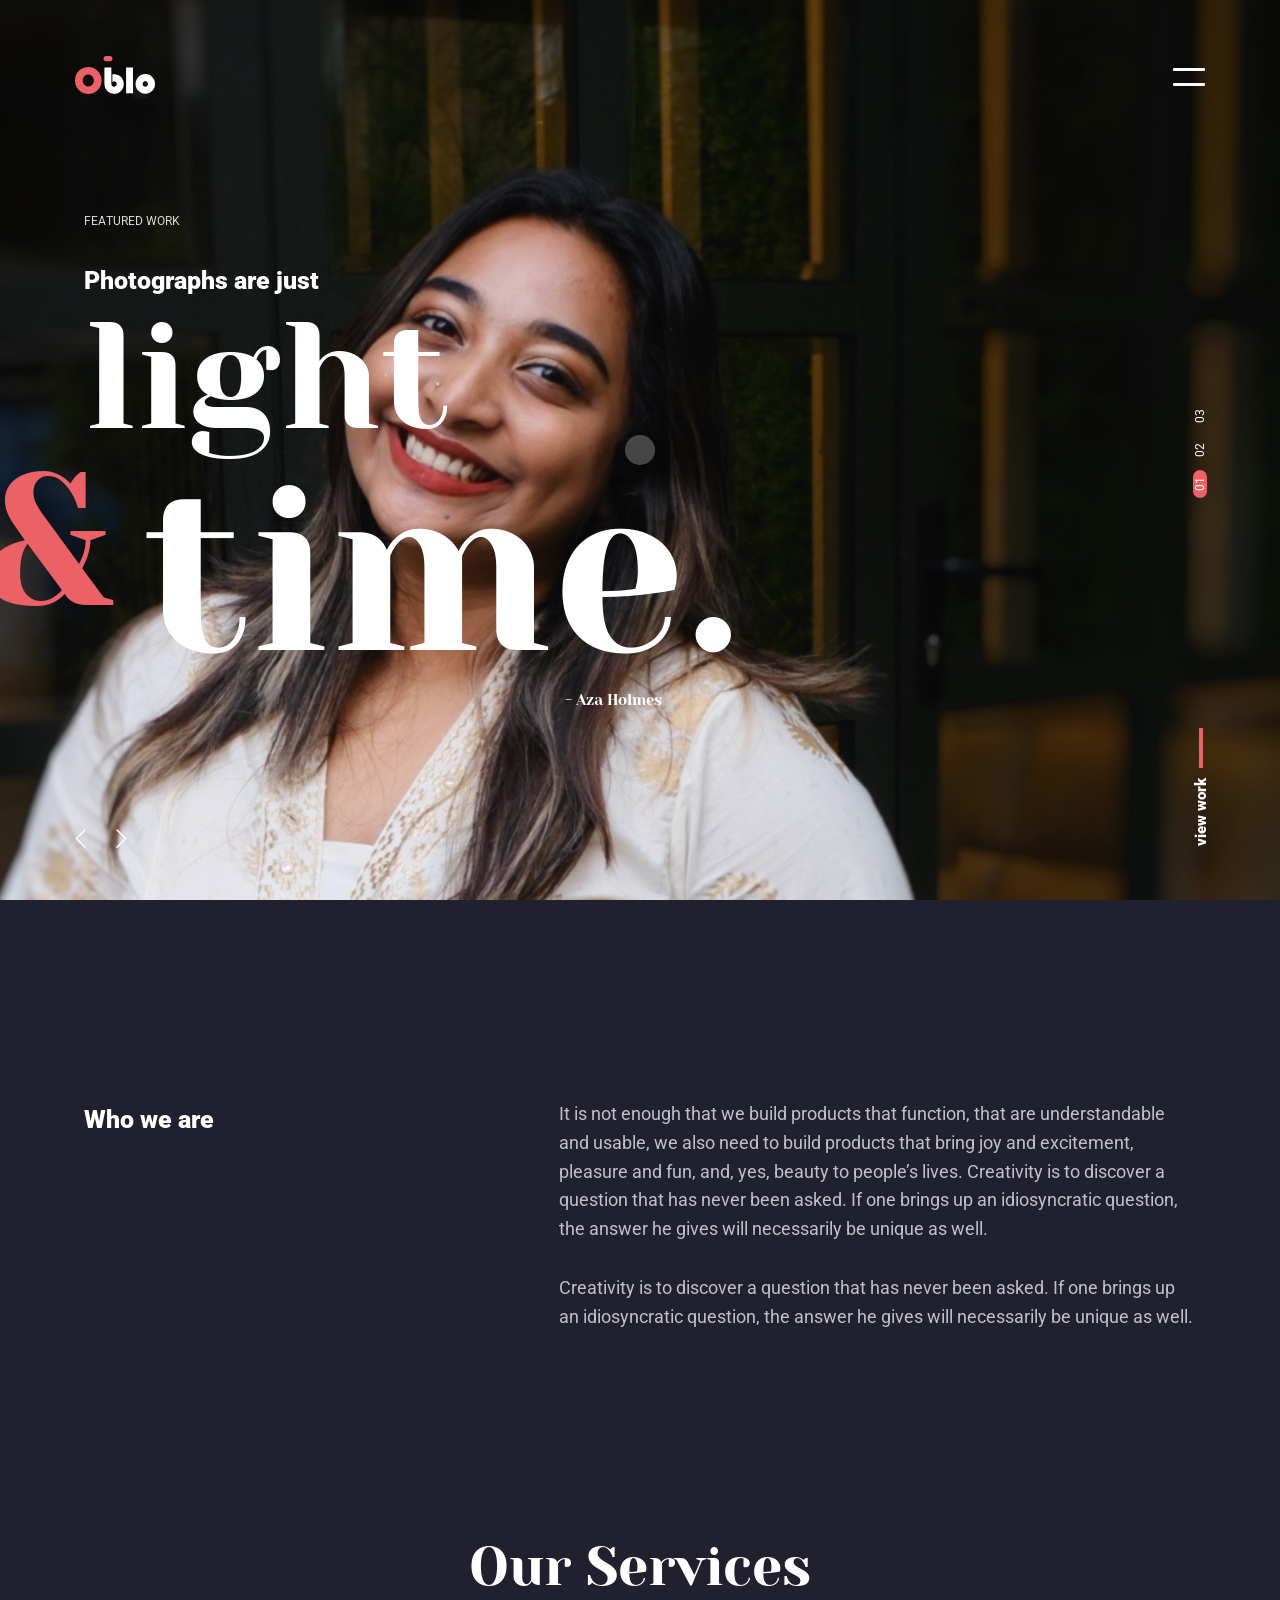
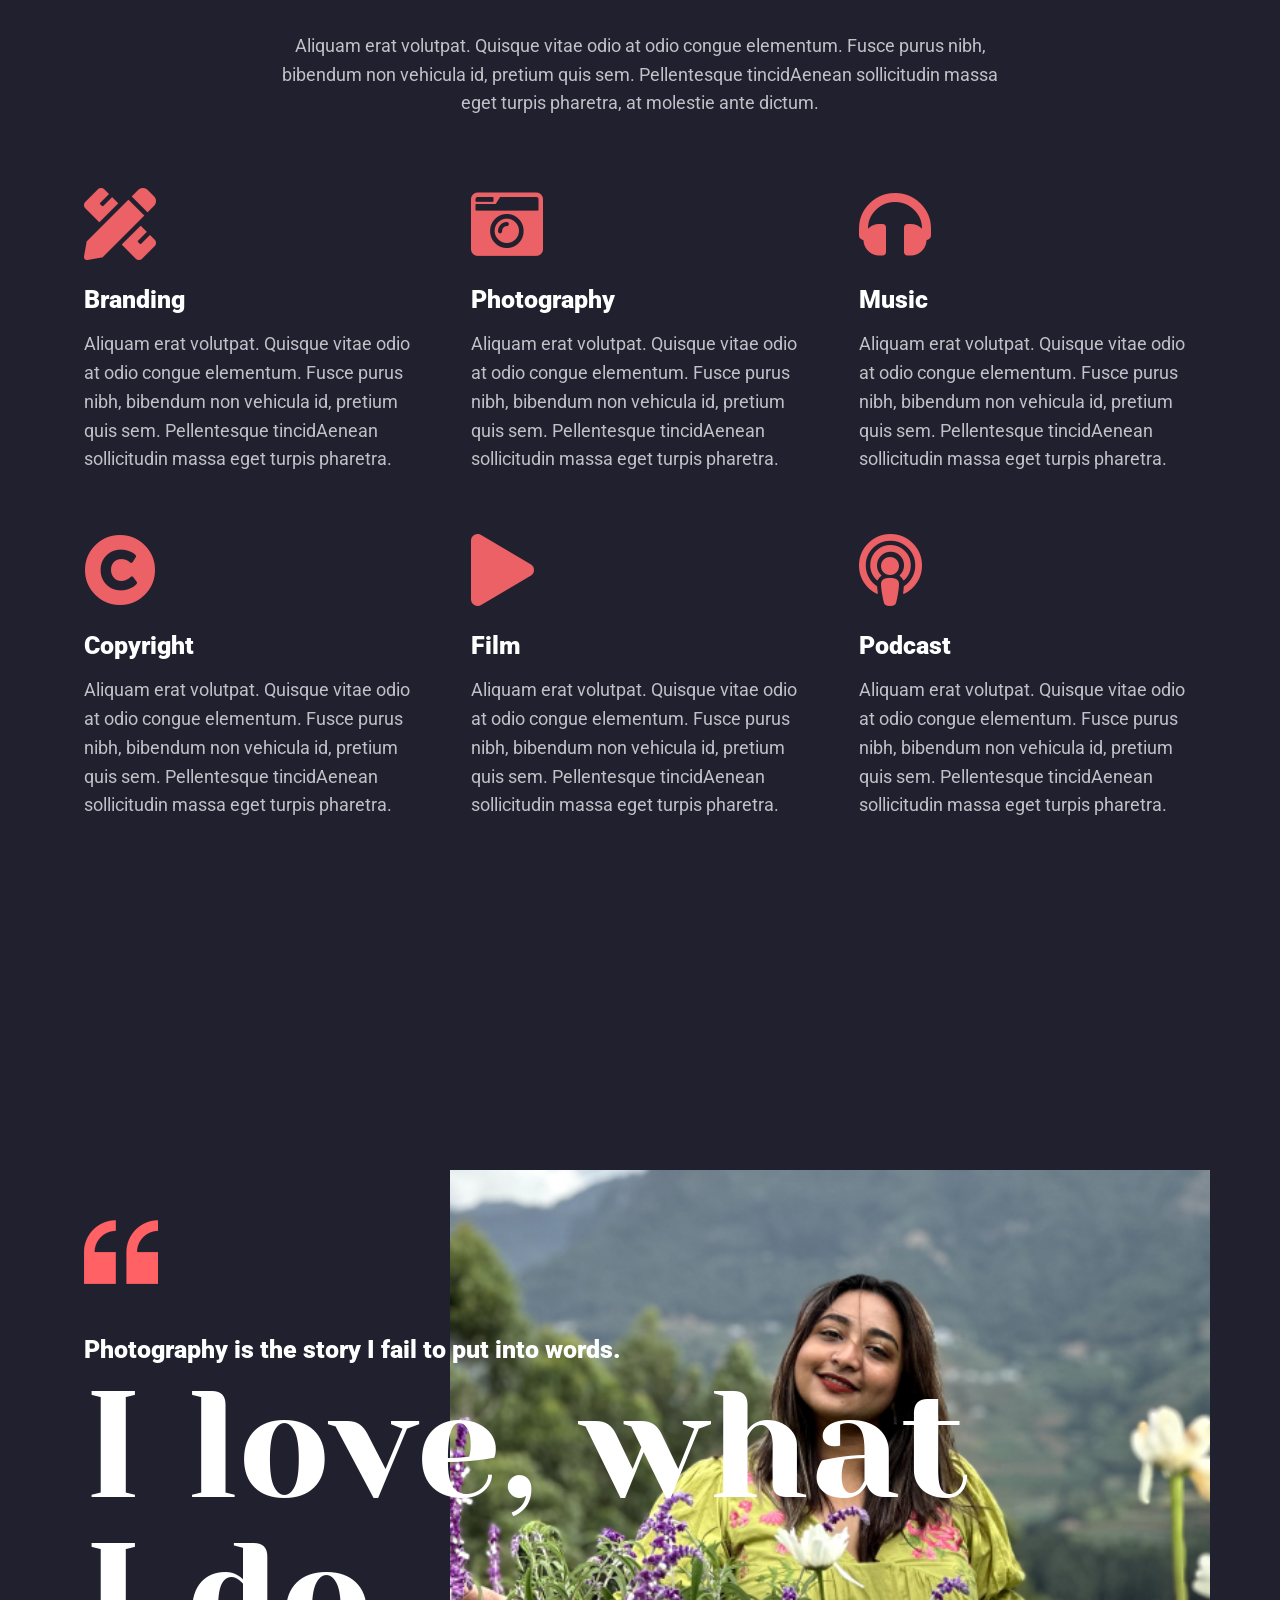
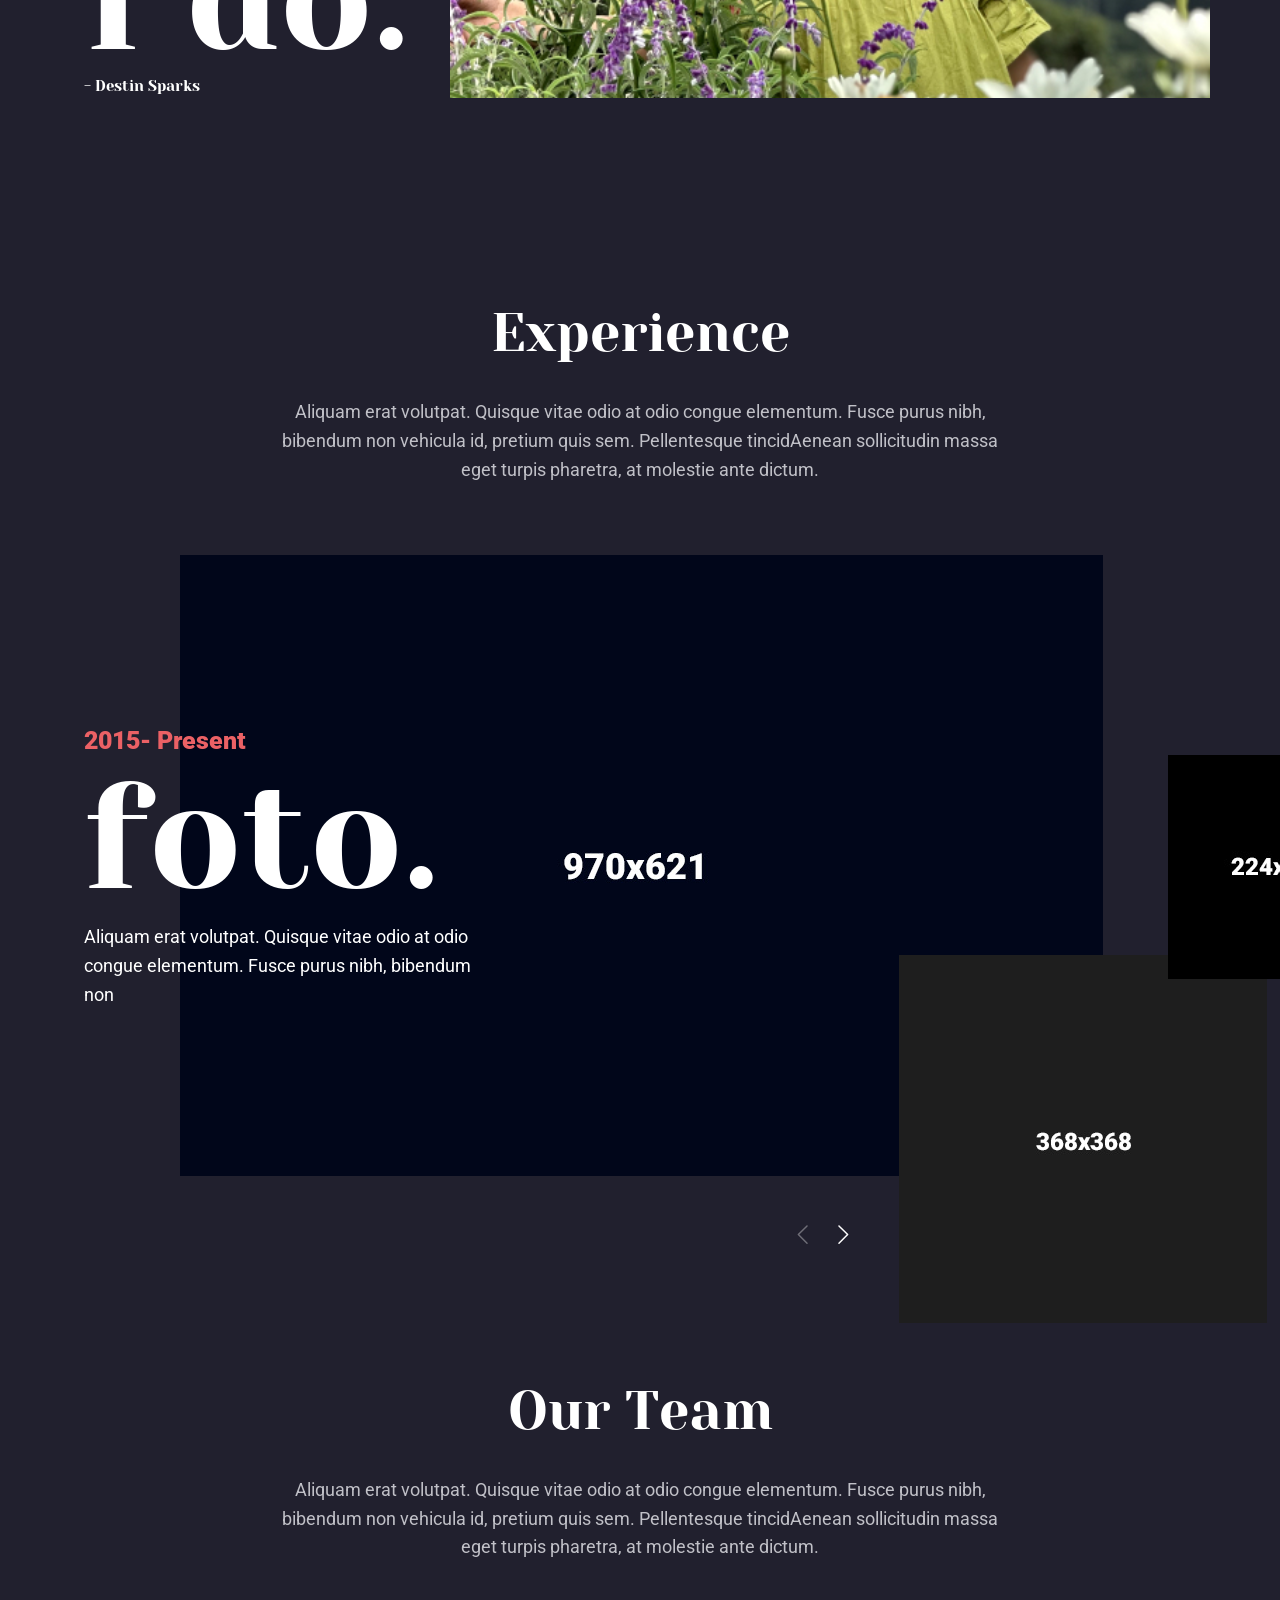
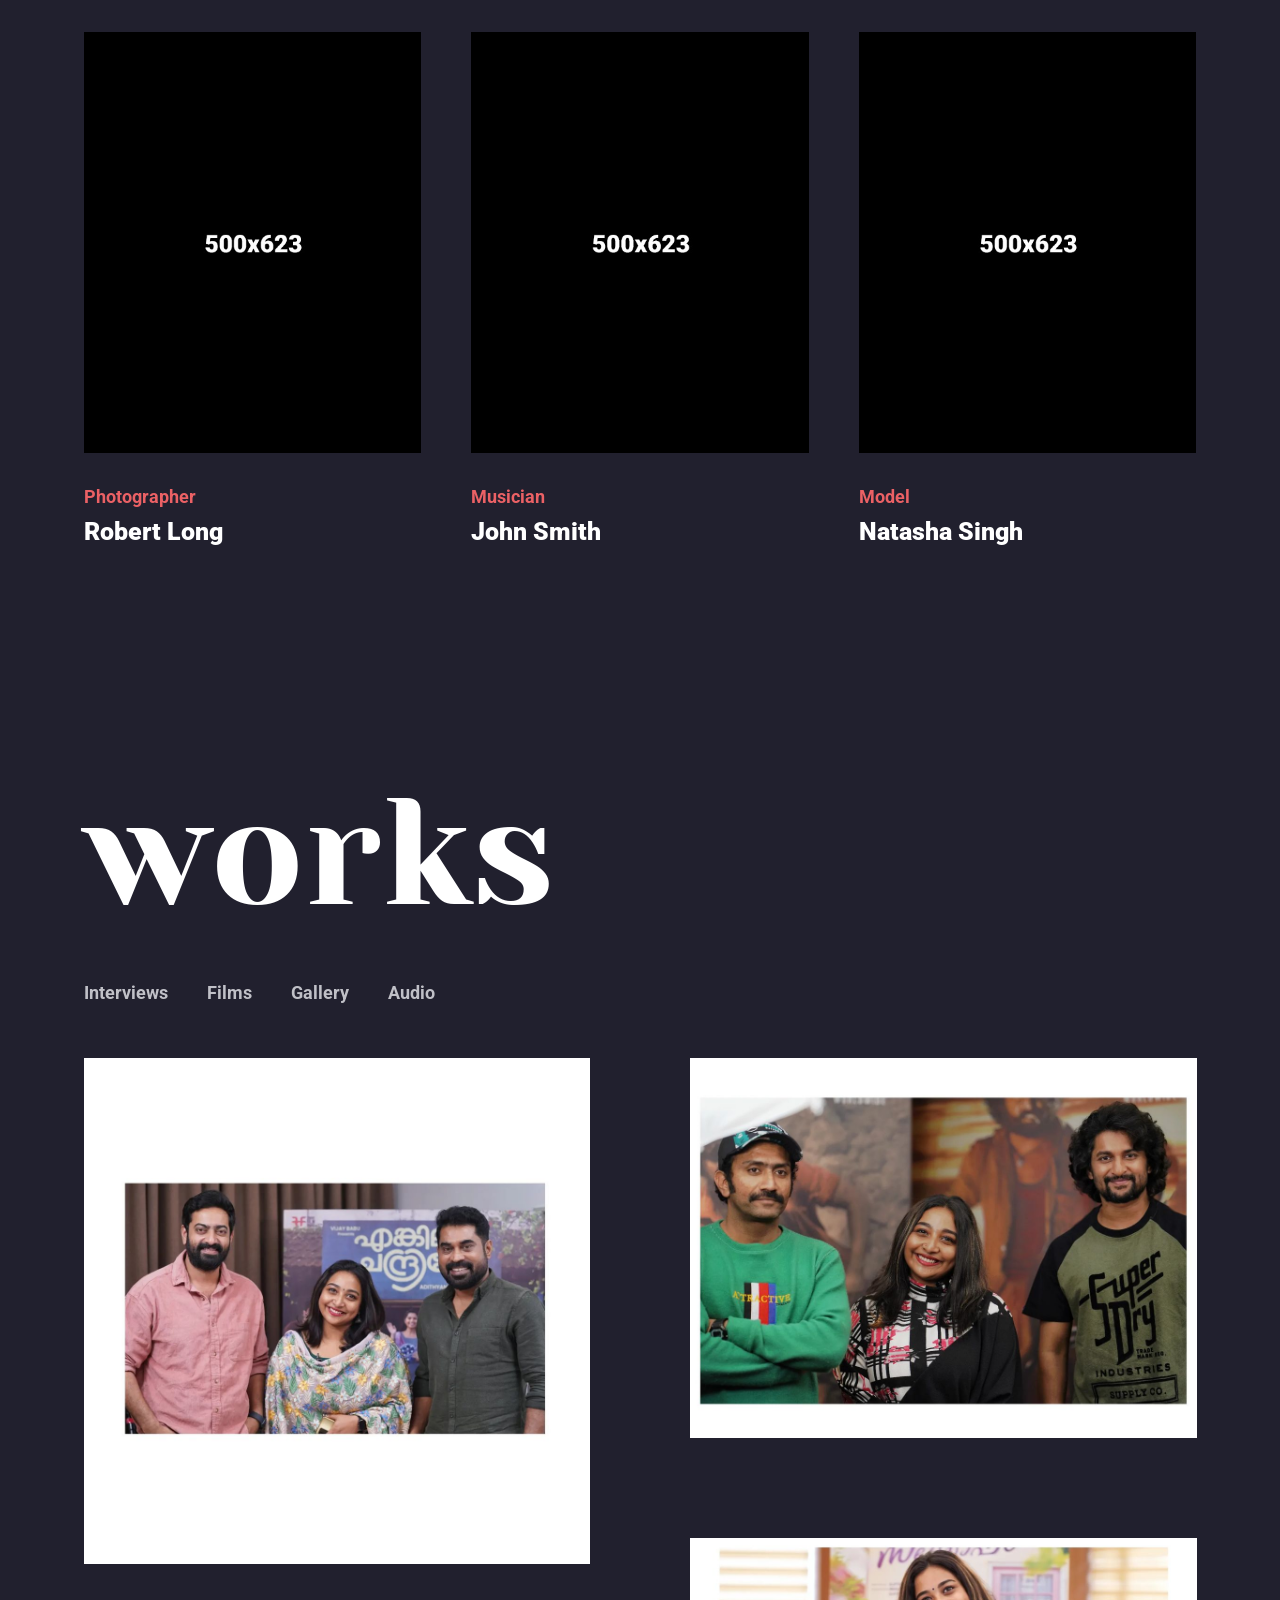
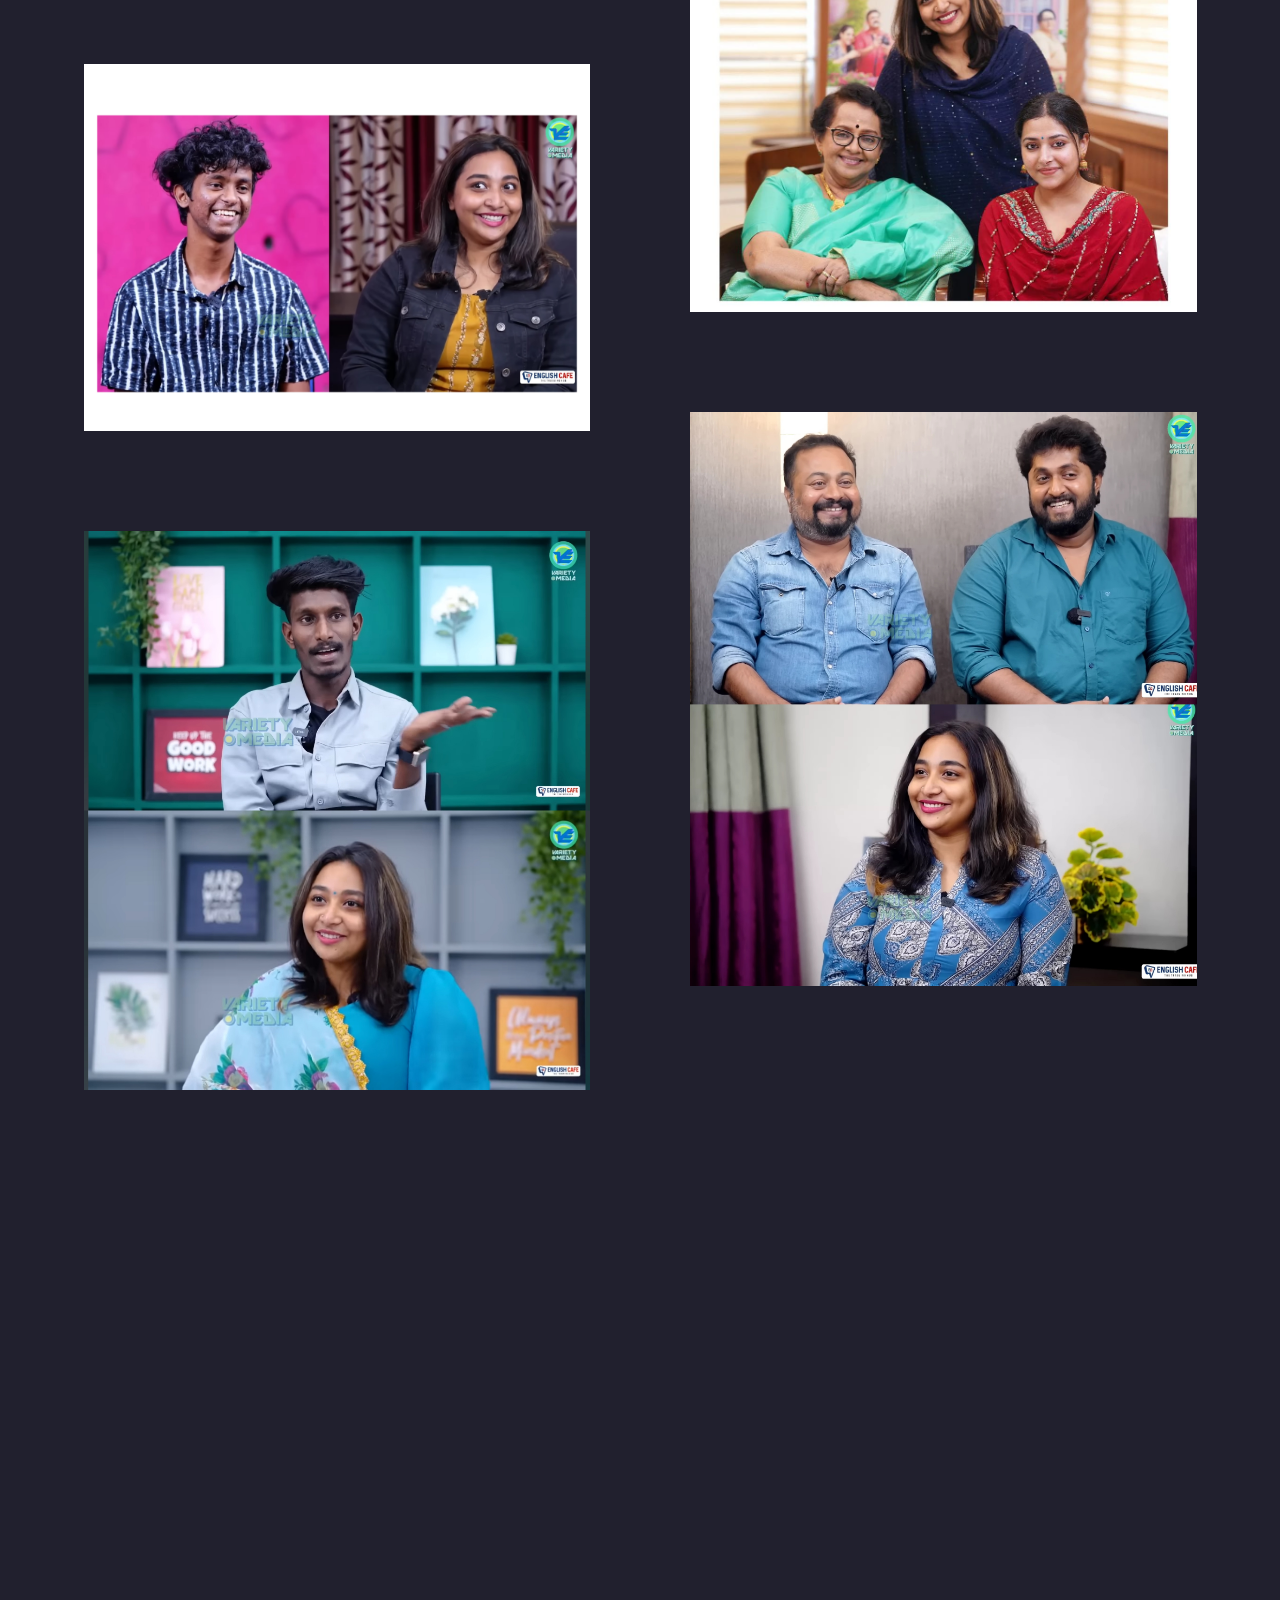
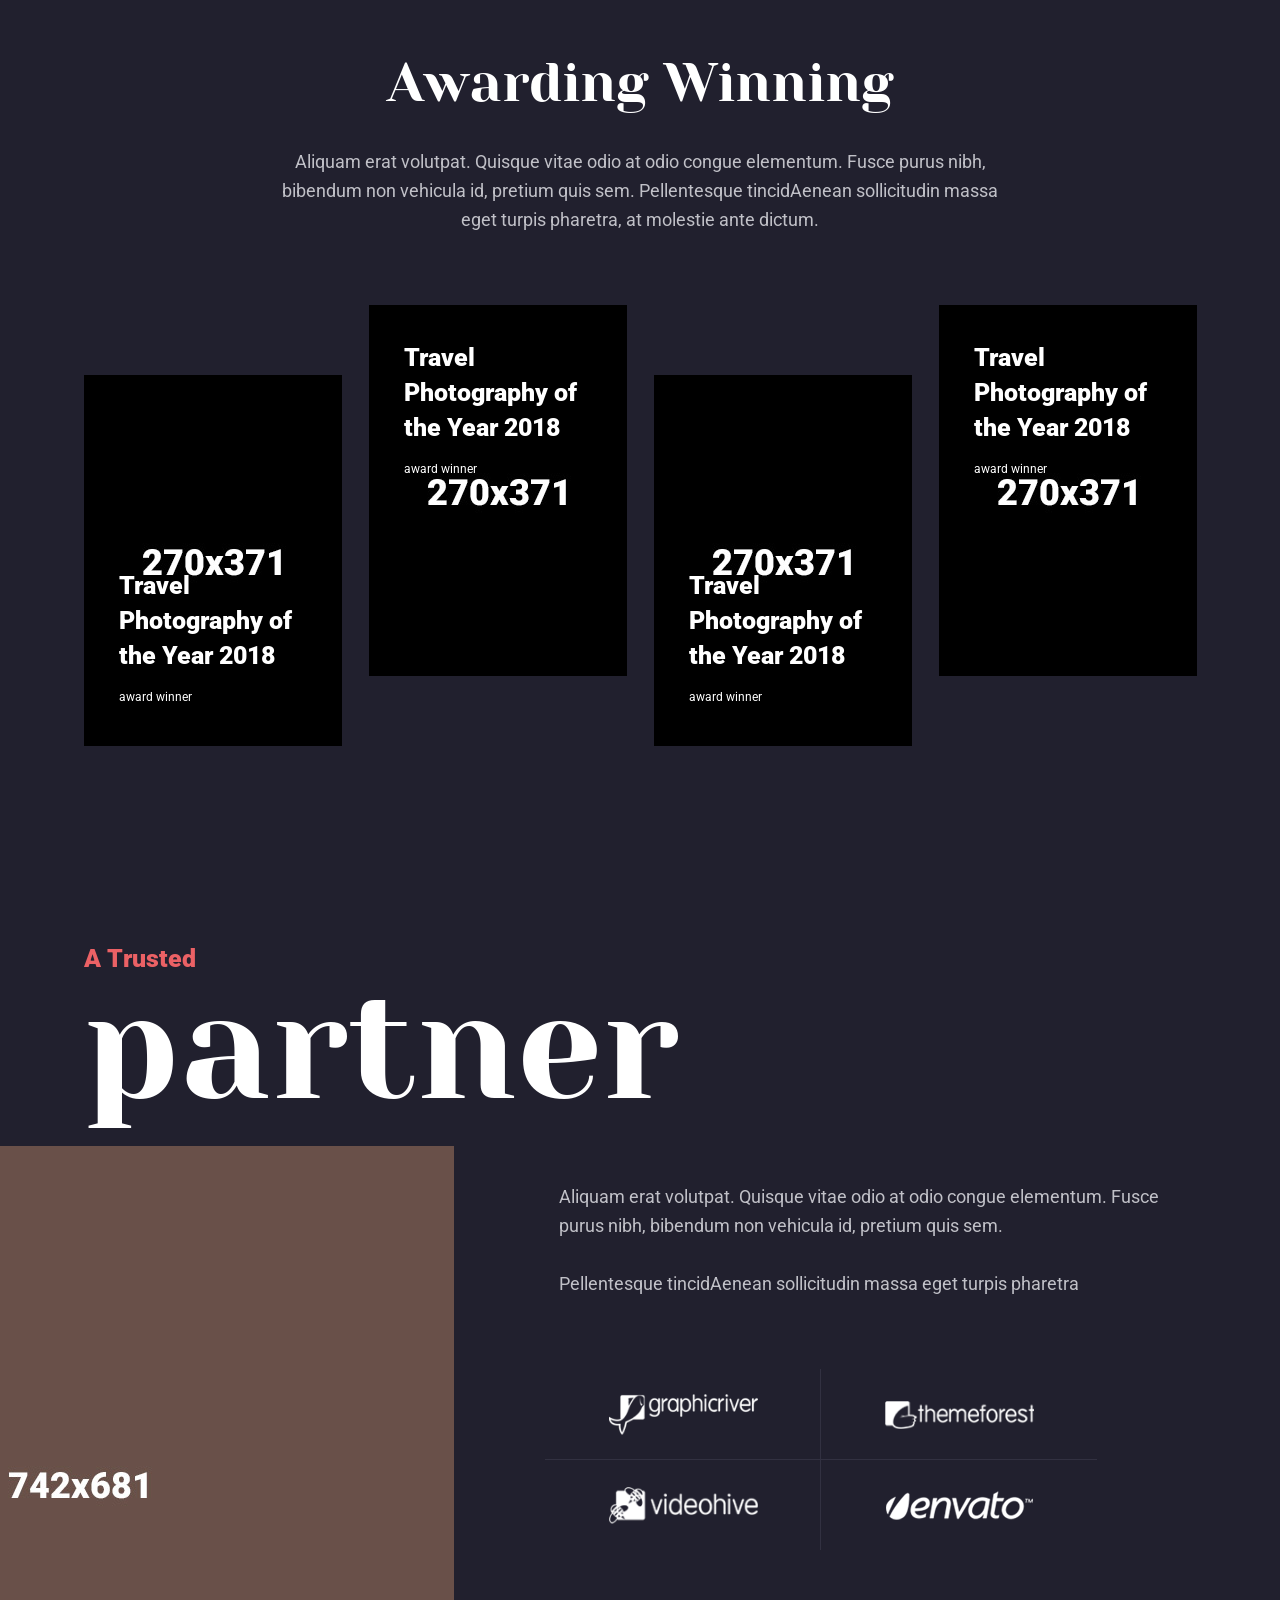
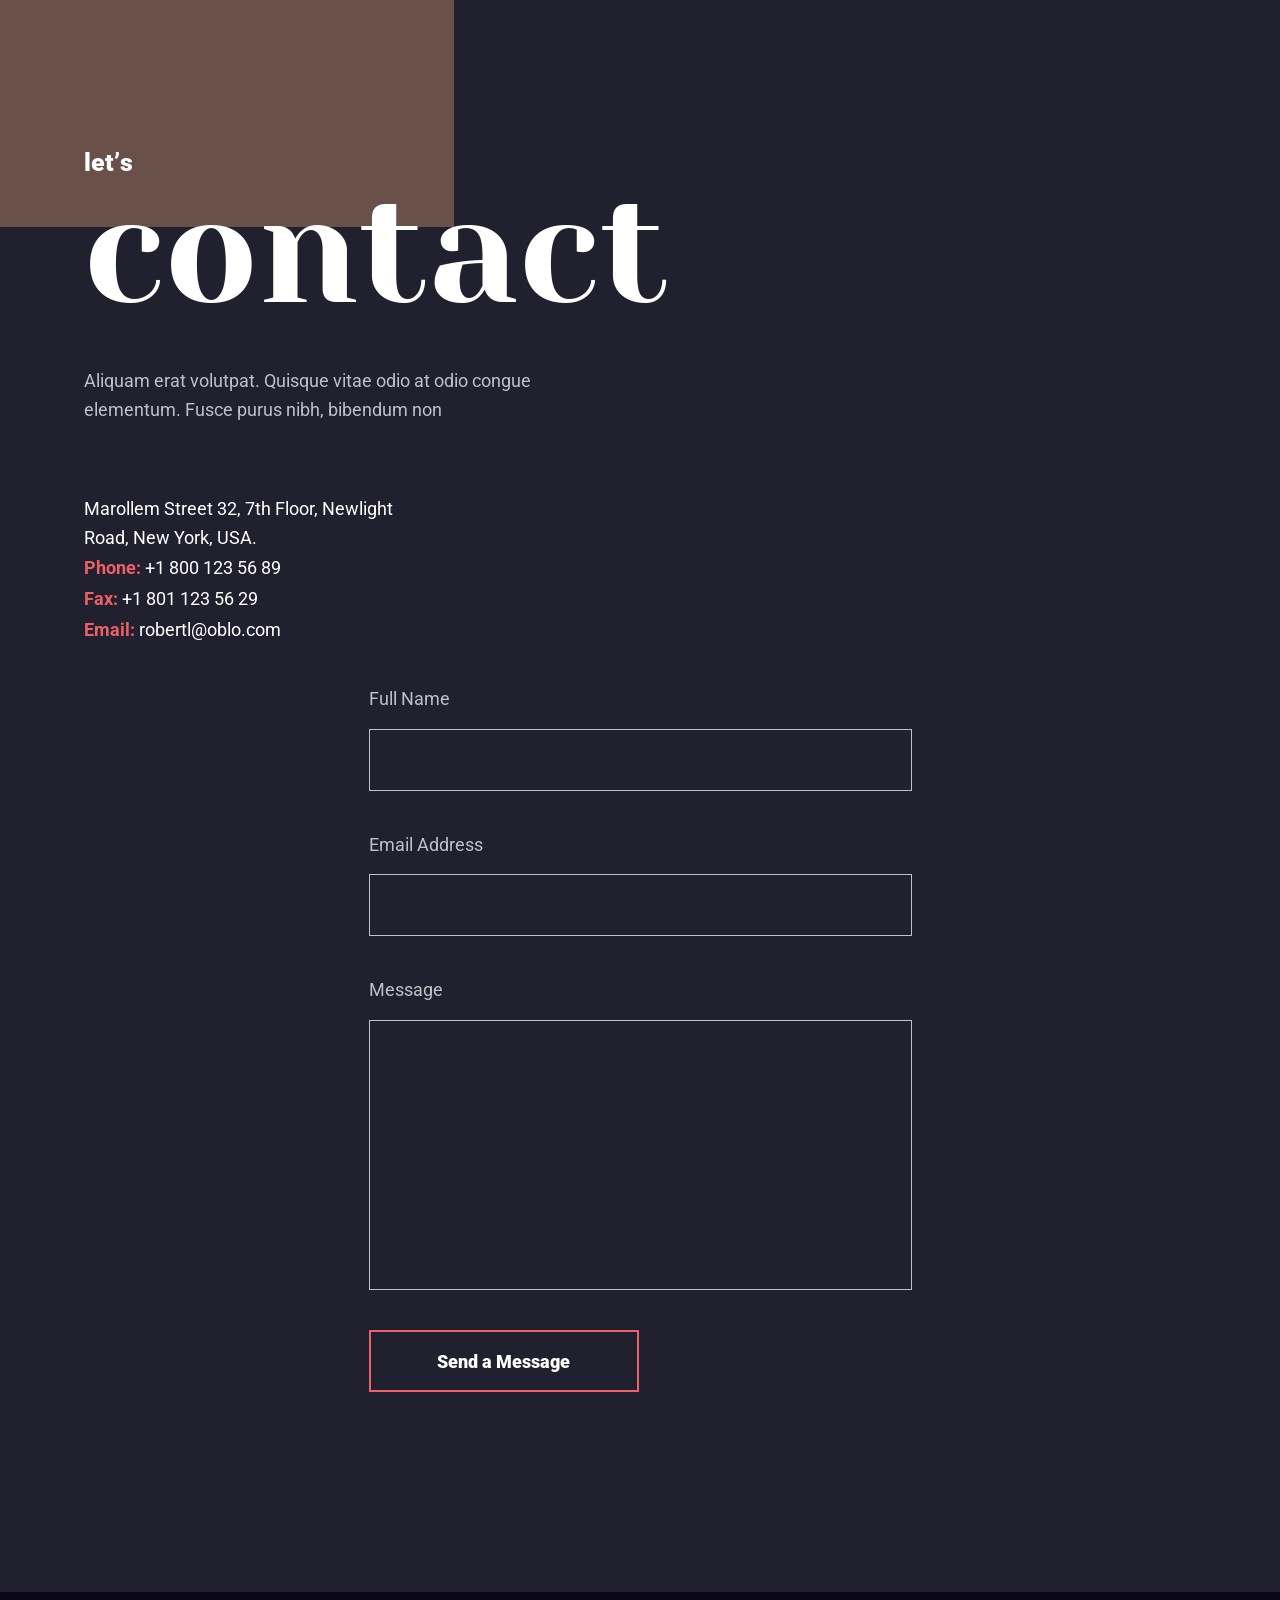
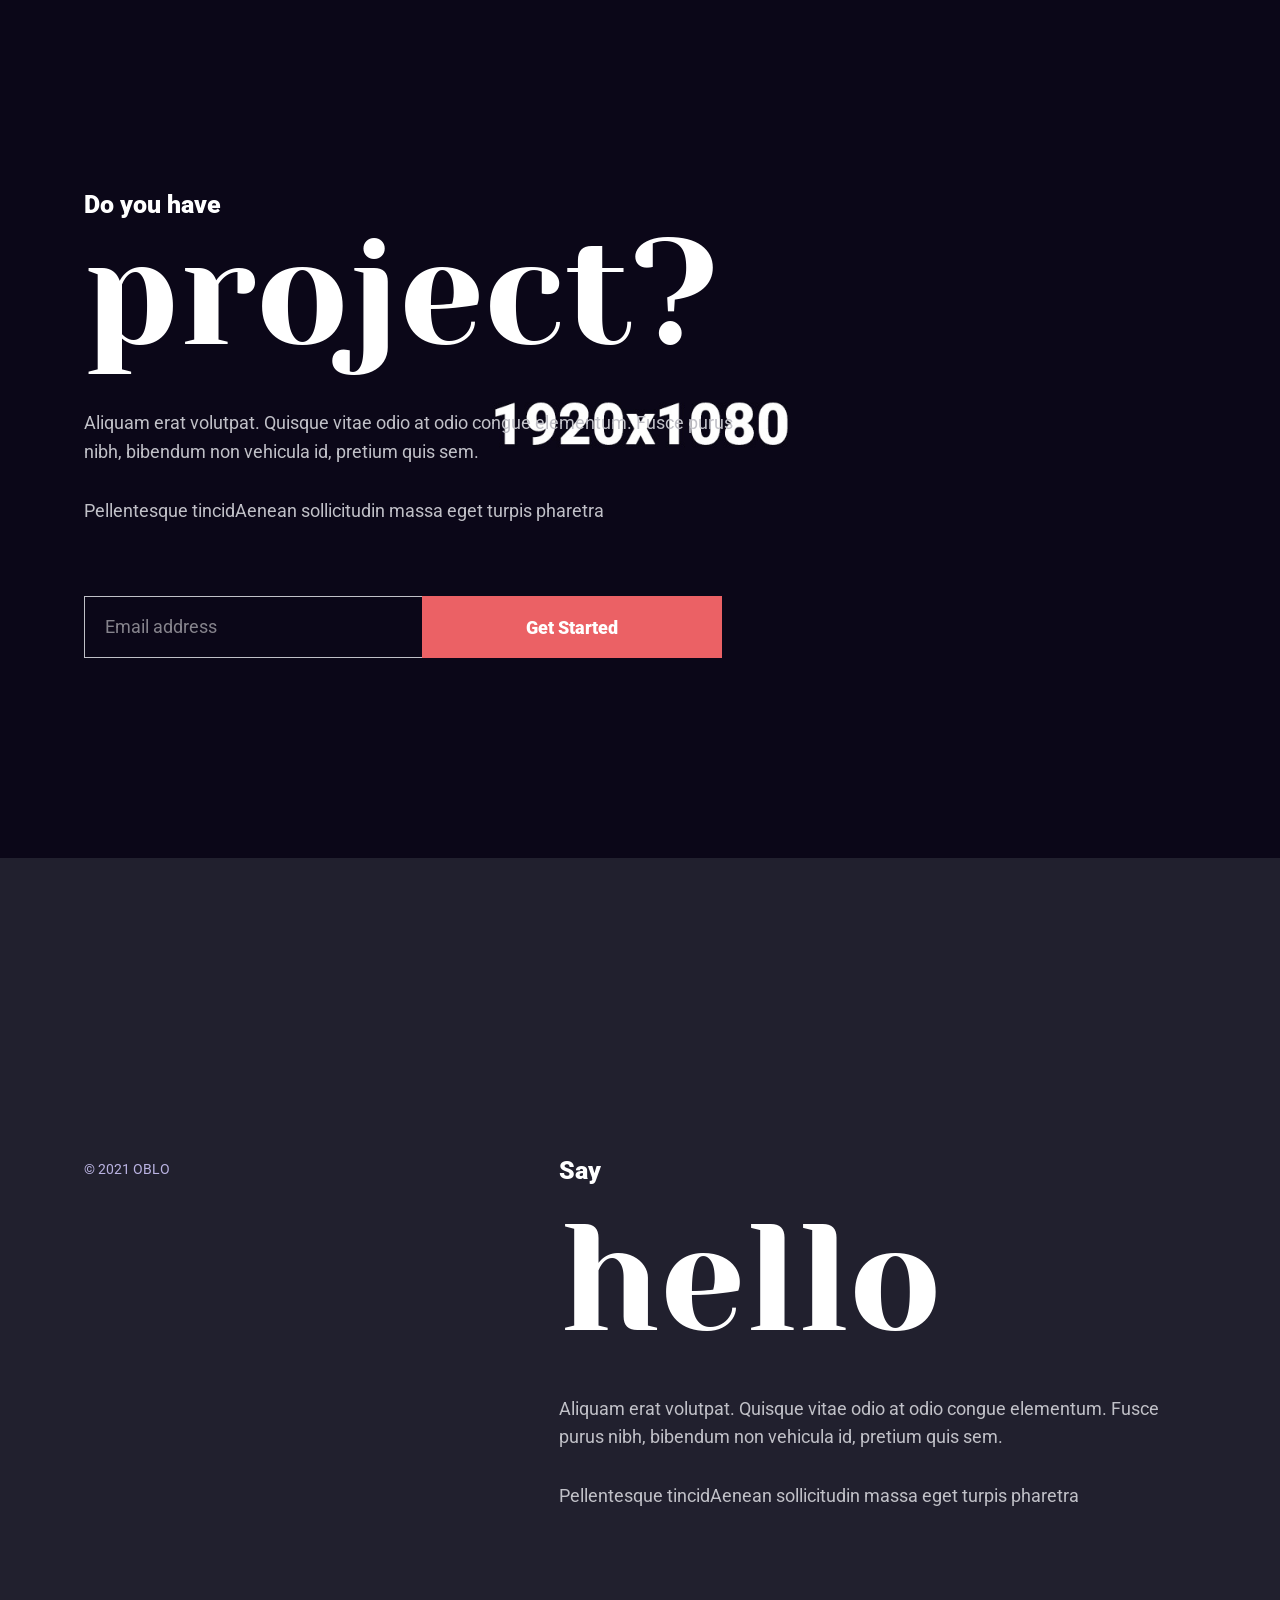
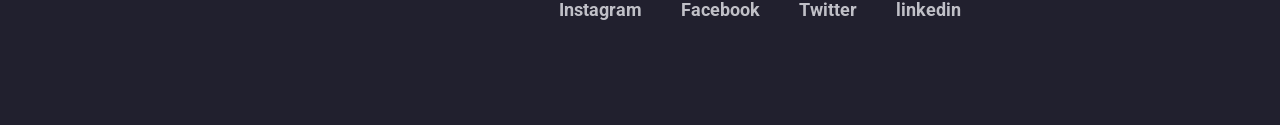
==== index-onepage.html @ b9b853b9 "initial commit after videos" ====
<!DOCTYPE html>
<html lang="en" xmlns="http://www.w3.org/1999/xhtml">
  <head>
    <title>Oblo - Showcase Portfolio & Agency Template</title>
    <meta http-equiv="Content-Type" content="text/html; charset=utf-8" />
    <meta http-equiv="X-UA-Compatible" content="IE=edge" />
    <meta name="viewport" content="width=device-width, initial-scale=1" />
    <meta name="HandheldFriendly" content="true" />
    <meta name="author" content="beshleyua" />
    <meta
      name="description"
      content="Creative Agency Portfolio HTML5 Template. Best suited for Portfolio, Agency, Photography, Showcases."
    />

    <!-- fontawesome CSS -->
    <link
      rel="stylesheet"
      href="https://use.fontawesome.com/releases/v5.8.0/css/all.css"
    />

    <!-- fonts googleapis CSS -->
    <link rel="preconnect" href="https://fonts.gstatic.com" />
    <link
      href="https://fonts.googleapis.com/css2?family=Roboto:ital,wght@0,100;0,300;0,400;0,500;0,700;0,900;1,100;1,300;1,400;1,500;1,700;1,900&display=swap"
      rel="stylesheet"
    />
    <link
      href="https://fonts.googleapis.com/css2?family=Yeseva+One&display=swap"
      rel="stylesheet"
    />
    <link
      href="https://fonts.googleapis.com/css2?family=Mr+De+Haviland&display=swap"
      rel="stylesheet"
    />

    <!-- Bootstrap CSS -->
    <link rel="stylesheet" href="css/bootstrap.min.css" />

    <!-- CSS STYLES -->
    <link rel="stylesheet" href="css/animate.css" />
    <link rel="stylesheet" href="css/magnific-popup.css" />
    <link rel="stylesheet" href="css/splitting.css" />
    <link rel="stylesheet" href="css/swiper.css" />
    <link rel="stylesheet" href="css/main.css" />

    <!--[if lt IE 9]>
      <script src="http://css3-mediaqueries-js.googlecode.com/svn/trunk/css3-mediaqueries.js"></script>
      <script src="http://html5shim.googlecode.com/svn/trunk/html5.js"></script>
    <![endif]-->

    <!-- Favicon -->
    <link rel="shortcut icon" href="favicon.ico" type="image/x-icon" />
    <link rel="icon" href="favicon.ico" type="image/x-icon" />
  </head>

  <body>
    <div class="page">
      <!-- Preloader -->
      <div class="preloader">
        <div class="centrize full-width">
          <div class="vertical-center">
            <div class="spinner"></div>
          </div>
        </div>
      </div>

      <!-- Header -->
      <header class="header">
        <!-- Navbar -->
        <div class="navbar">
          <!-- logo -->
          <div class="logo">
            <a href="index.html"><img src="images/logo.svg" alt="" /></a>
          </div>

          <!-- menu btn -->
          <a href="#" class="menu-btn full"><span></span></a>
        </div>

        <!-- Menu Full Overlay -->
        <div class="menu-full-overlay">
          <div class="menu-full-container">
            <div class="container">
              <div class="row">
                <div class="col-xs-12 col-sm-12 col-md-12 col-lg-7 offset-1">
                  <!-- menu full -->
                  <div class="menu-full">
                    <ul>
                      <li class="has-children">
                        <a
                          href="#"
                          class="splitting-text-anim-2"
                          data-splitting="chars"
                          >home</a
                        >
                        <ul>
                          <li class="scrolla-element-anim-1">
                            <a
                              href="index.html"
                              class="splitting-text-anim-1"
                              data-splitting="chars"
                              >main slider</a
                            >
                          </li>
                          <li class="scrolla-element-anim-1">
                            <a
                              href="index-half.html"
                              class="splitting-text-anim-1"
                              data-splitting="chars"
                              >half slider</a
                            >
                          </li>
                          <li class="scrolla-element-anim-1">
                            <a
                              href="index-fullscreen.html"
                              class="splitting-text-anim-1"
                              data-splitting="chars"
                              >fullscreen slider</a
                            >
                          </li>
                          <li class="scrolla-element-anim-1">
                            <a
                              href="index-carousel.html"
                              class="splitting-text-anim-1"
                              data-splitting="chars"
                              >horizontal carousel</a
                            >
                          </li>
                          <li class="scrolla-element-anim-1">
                            <a
                              href="index-onepage.html"
                              class="splitting-text-anim-1"
                              data-splitting="chars"
                              >onepage</a
                            >
                          </li>
                        </ul>
                      </li>
                      <li class="has-children">
                        <a
                          href="#"
                          class="splitting-text-anim-2"
                          data-splitting="chars"
                          >about</a
                        >
                        <ul>
                          <li class="scrolla-element-anim-1">
                            <a
                              href="about-us.html"
                              class="splitting-text-anim-1"
                              data-splitting="chars"
                              >about us</a
                            >
                          </li>
                          <li class="scrolla-element-anim-1">
                            <a
                              href="about.html"
                              class="splitting-text-anim-1"
                              data-splitting="chars"
                              >about me</a
                            >
                          </li>
                        </ul>
                      </li>
                      <li class="has-children">
                        <a
                          href="#"
                          class="splitting-text-anim-2"
                          data-splitting="chars"
                          >work</a
                        >
                        <ul>
                          <li class="scrolla-element-anim-1">
                            <a
                              href="works-2-column.html"
                              class="splitting-text-anim-1"
                              data-splitting="chars"
                              >works 2 column</a
                            >
                          </li>
                          <li class="scrolla-element-anim-1">
                            <a
                              href="works-3-column.html"
                              class="splitting-text-anim-1"
                              data-splitting="chars"
                              >works 3 column</a
                            >
                          </li>
                          <li class="scrolla-element-anim-1">
                            <a
                              href="works-creative.html"
                              class="splitting-text-anim-1"
                              data-splitting="chars"
                              >works creative</a
                            >
                          </li>
                          <li class="scrolla-element-anim-1">
                            <a
                              href="gallery-2-column.html"
                              class="splitting-text-anim-1"
                              data-splitting="chars"
                              >gallery 2 column</a
                            >
                          </li>
                          <li class="scrolla-element-anim-1">
                            <a
                              href="gallery-3-column.html"
                              class="splitting-text-anim-1"
                              data-splitting="chars"
                              >gallery 3 column</a
                            >
                          </li>
                          <li class="scrolla-element-anim-1">
                            <a
                              href="work-single.html"
                              class="splitting-text-anim-1"
                              data-splitting="chars"
                              >work single</a
                            >
                          </li>
                          <li class="scrolla-element-anim-1">
                            <a
                              href="work-single-v2.html"
                              class="splitting-text-anim-1"
                              data-splitting="chars"
                              >work single 2</a
                            >
                          </li>
                        </ul>
                      </li>
                      <li>
                        <a
                          href="contacts.html"
                          class="splitting-text-anim-2"
                          data-splitting="chars"
                          >contact</a
                        >
                      </li>
                      <li>
                        <a
                          href="blog.html"
                          class="splitting-text-anim-2"
                          data-splitting="chars"
                          >blog</a
                        >
                      </li>
                    </ul>
                  </div>
                </div>
              </div>
            </div>
          </div>

          <!-- social -->
          <div class="menu-social-links">
            <a
              href="#"
              target="blank"
              class="splitting-text-anim-1"
              data-splitting="chars"
            >
              Instagram
            </a>
            <a
              href="#"
              target="blank"
              class="splitting-text-anim-1"
              data-splitting="chars"
            >
              Facebook
            </a>
            <a
              href="#"
              target="blank"
              class="splitting-text-anim-1"
              data-splitting="chars"
            >
              Twitter
            </a>
            <a
              href="#"
              target="blank"
              class="splitting-text-anim-1"
              data-splitting="chars"
            >
              linkedin
            </a>
          </div>
        </div>
      </header>

      <!-- Wrapper -->
      <div class="wrapper">
        <!-- Section Main Slider -->
        <div
          class="section main-slider"
          data-dispimgpath="images/pointilize.jpg"
        >
          <div class="swiper-container">
            <div class="swiper-wrapper">
              <div class="swiper-slide">
                <!-- image -->
                <div class="slide">
                  <img
                    src="pics/banner1.jpg"
                    class="main-slide-item__image"
                    alt=""
                  />
                </div>

                <!-- slide titles -->
                <div class="slide-titles">
                  <div class="container">
                    <div class="row">
                      <div class="col-xs-12 col-sm-12 col-md-12 col-lg-12">
                        <!-- title -->
                        <div class="titles">
                          <div
                            class="label splitting-text-anim-1"
                            data-splitting
                          >
                            featured work
                          </div>
                          <div
                            class="subtitle splitting-text-anim-1"
                            data-splitting
                          >
                            Photographs are just
                          </div>
                          <div class="title">
                            <div
                              class="title-inner splitting-text-anim-2"
                              data-splitting
                            >
                              light<br />
                              <em>&</em> <strong>time.</strong>
                            </div>
                            <span
                              class="author-text splitting-text-anim-1"
                              data-splitting
                              >- Aza Holmes</span
                            >
                          </div>
                        </div>
                      </div>
                    </div>
                  </div>
                  <div class="view-btn">
                    <a
                      href="work-single.html"
                      data-splitting
                      class="splitting-text-anim-1"
                      >view work</a
                    >
                  </div>
                </div>
              </div>

              <div class="swiper-slide">
                <!-- image -->
                <div class="slide">
                  <img
                    src="images/started_slide2.jpg"
                    class="main-slide-item__image"
                    alt=""
                  />
                </div>

                <!-- slide titles -->
                <div class="slide-titles">
                  <div class="container">
                    <div class="row">
                      <div class="col-xs-12 col-sm-12 col-md-12 col-lg-12">
                        <div class="titles right dark">
                          <div
                            class="label splitting-text-anim-1"
                            data-splitting
                          >
                            featured work
                          </div>
                          <div
                            class="subtitle splitting-text-anim-1"
                            data-splitting
                          >
                            Let’s
                          </div>
                          <div class="title">
                            <div
                              class="title-inner splitting-text-anim-2"
                              data-splitting
                            >
                              have <br />
                              fun. <br />
                              be fit!
                            </div>
                          </div>
                        </div>
                      </div>
                    </div>
                  </div>
                  <div class="view-btn">
                    <a
                      href="work-single-v2.html"
                      data-splitting
                      class="splitting-text-anim-1"
                      >view work</a
                    >
                  </div>
                </div>
              </div>

              <div class="swiper-slide">
                <!-- image -->
                <div class="slide">
                  <img
                    src="images/started_slide3.jpg"
                    class="main-slide-item__image"
                    alt=""
                  />
                </div>

                <!-- slide titles -->
                <div class="slide-titles">
                  <div class="container">
                    <div class="row">
                      <div class="col-xs-12 col-sm-12 col-md-12 col-lg-12">
                        <div class="titles dark center">
                          <div
                            class="label splitting-text-anim-1"
                            data-splitting
                          >
                            featured work
                          </div>
                          <div class="title">
                            <div
                              class="title-inner splitting-text-anim-2"
                              data-splitting
                            >
                              God is in the details
                            </div>
                          </div>
                          <div
                            class="subtitle splitting-text-anim-1"
                            data-splitting
                          >
                            Let’s create beautiful world
                          </div>
                        </div>
                      </div>
                    </div>
                  </div>
                  <div class="view-btn">
                    <a
                      href="work-single.html"
                      data-splitting
                      class="splitting-text-anim-1"
                      >view work</a
                    >
                  </div>
                </div>
              </div>
            </div>

            <!-- pagination -->
            <div
              class="swiper-pagination scrolla-element-anim-1 scroll-animate"
              data-animate="active"
            ></div>

            <!-- navigation -->
            <div class="swiper-buttons">
              <div
                class="swiper-button-prev scene-nav scene-nav--prev scrolla-element-anim-1 scroll-animate"
                data-animate="active"
              ></div>
              <div
                class="swiper-button-next scene-nav scene-nav--next scrolla-element-anim-1 scroll-animate"
                data-animate="active"
              ></div>
            </div>
          </div>

          <!-- slides -->
          <div class="canvas main-slider-items__image"></div>
        </div>

        <!-- Section Description -->
        <div class="section section-inner m-description">
          <div class="container">
            <div class="row">
              <div class="col-xs-12 col-sm-12 col-md-12 col-lg-5">
                <div
                  class="description-label splitting-text-anim-1 scroll-animate"
                  data-splitting="chars"
                  data-animate="active"
                >
                  Who we are
                </div>
              </div>
              <div class="col-xs-12 col-sm-12 col-md-12 col-lg-7">
                <div
                  class="description-text scrolla-element-anim-1 scroll-animate"
                  data-animate="active"
                >
                  <p>
                    It is not enough that we build products that function, that
                    are understandable and usable, we also need to build
                    products that bring joy and excitement, pleasure and fun,
                    and, yes, beauty to people’s lives. Creativity is to
                    discover a question that has never been asked. If one brings
                    up an idiosyncratic question, the answer he gives will
                    necessarily be unique as well.
                  </p>
                  <p>
                    Creativity is to discover a question that has never been
                    asked. If one brings up an idiosyncratic question, the
                    answer he gives will necessarily be unique as well.
                  </p>
                </div>
              </div>
            </div>
          </div>
        </div>

        <!-- Section Services -->
        <div class="section section-inner m-services">
          <div class="container">
            <div class="row">
              <div class="col-xs-12 col-sm-12 col-md-12 col-lg-8 offset-2">
                <!-- titles -->
                <div class="m-titles">
                  <div
                    class="m-title splitting-text-anim-1 scroll-animate"
                    data-splitting="chars"
                    data-animate="active"
                  >
                    Our Services
                  </div>
                  <div
                    class="m-subtitle scrolla-element-anim-1 scroll-animate"
                    data-animate="active"
                  >
                    Aliquam erat volutpat. Quisque vitae odio at odio congue
                    elementum. Fusce purus nibh, bibendum non vehicula id,
                    pretium quis sem. Pellentesque tincidAenean sollicitudin
                    massa eget turpis pharetra, at molestie ante dictum.
                  </div>
                </div>
              </div>
            </div>
            <div class="row">
              <div class="col-xs-12 col-sm-12 col-md-12 col-lg-12">
                <!-- services -->
                <div class="services-items row">
                  <div
                    class="services-col col-xs-12 col-sm-6 col-md-6 col-lg-4"
                  >
                    <div class="services-item">
                      <div
                        class="icon scrolla-element-anim-1 scroll-animate"
                        data-animate="active"
                      >
                        <i class="fas fa-pencil-ruler"></i>
                      </div>
                      <div
                        class="name splitting-text-anim-1 scroll-animate"
                        data-splitting="chars"
                        data-animate="active"
                      >
                        Branding
                      </div>
                      <div
                        class="text scrolla-element-anim-1 scroll-animate"
                        data-animate="active"
                      >
                        Aliquam erat volutpat. Quisque vitae odio at odio congue
                        elementum. Fusce purus nibh, bibendum non vehicula id,
                        pretium quis sem. Pellentesque tincidAenean sollicitudin
                        massa eget turpis pharetra.
                      </div>
                    </div>
                  </div>

                  <div
                    class="services-col col-xs-12 col-sm-6 col-md-6 col-lg-4"
                  >
                    <div
                      class="services-item scrolla-element-anim-1 scroll-animate"
                      data-animate="active"
                    >
                      <div
                        class="icon scrolla-element-anim-1 scroll-animate"
                        data-animate="active"
                      >
                        <i class="fas fa-camera-retro"></i>
                      </div>
                      <div
                        class="name splitting-text-anim-1 scroll-animate"
                        data-splitting="chars"
                        data-animate="active"
                      >
                        Photography
                      </div>
                      <div
                        class="text scrolla-element-anim-1 scroll-animate"
                        data-animate="active"
                      >
                        Aliquam erat volutpat. Quisque vitae odio at odio congue
                        elementum. Fusce purus nibh, bibendum non vehicula id,
                        pretium quis sem. Pellentesque tincidAenean sollicitudin
                        massa eget turpis pharetra.
                      </div>
                    </div>
                  </div>

                  <div
                    class="services-col col-xs-12 col-sm-6 col-md-6 col-lg-4"
                  >
                    <div
                      class="services-item scrolla-element-anim-1 scroll-animate"
                      data-animate="active"
                    >
                      <div
                        class="icon scrolla-element-anim-1 scroll-animate"
                        data-animate="active"
                      >
                        <i class="fas fa-headphones"></i>
                      </div>
                      <div
                        class="name splitting-text-anim-1 scroll-animate"
                        data-splitting="chars"
                        data-animate="active"
                      >
                        Music
                      </div>
                      <div
                        class="text scrolla-element-anim-1 scroll-animate"
                        data-animate="active"
                      >
                        Aliquam erat volutpat. Quisque vitae odio at odio congue
                        elementum. Fusce purus nibh, bibendum non vehicula id,
                        pretium quis sem. Pellentesque tincidAenean sollicitudin
                        massa eget turpis pharetra.
                      </div>
                    </div>
                  </div>

                  <div
                    class="services-col col-xs-12 col-sm-6 col-md-6 col-lg-4"
                  >
                    <div
                      class="services-item scrolla-element-anim-1 scroll-animate"
                      data-animate="active"
                    >
                      <div
                        class="icon scrolla-element-anim-1 scroll-animate"
                        data-animate="active"
                      >
                        <i class="fas fa-copyright"></i>
                      </div>
                      <div
                        class="name splitting-text-anim-1 scroll-animate"
                        data-splitting="chars"
                        data-animate="active"
                      >
                        Copyright
                      </div>
                      <div
                        class="text scrolla-element-anim-1 scroll-animate"
                        data-animate="active"
                      >
                        Aliquam erat volutpat. Quisque vitae odio at odio congue
                        elementum. Fusce purus nibh, bibendum non vehicula id,
                        pretium quis sem. Pellentesque tincidAenean sollicitudin
                        massa eget turpis pharetra.
                      </div>
                    </div>
                  </div>

                  <div
                    class="services-col col-xs-12 col-sm-6 col-md-6 col-lg-4"
                  >
                    <div
                      class="services-item scrolla-element-anim-1 scroll-animate"
                      data-animate="active"
                    >
                      <div
                        class="icon scrolla-element-anim-1 scroll-animate"
                        data-animate="active"
                      >
                        <i class="fas fa-play"></i>
                      </div>
                      <div
                        class="name splitting-text-anim-1 scroll-animate"
                        data-splitting="chars"
                        data-animate="active"
                      >
                        Film
                      </div>
                      <div
                        class="text scrolla-element-anim-1 scroll-animate"
                        data-animate="active"
                      >
                        Aliquam erat volutpat. Quisque vitae odio at odio congue
                        elementum. Fusce purus nibh, bibendum non vehicula id,
                        pretium quis sem. Pellentesque tincidAenean sollicitudin
                        massa eget turpis pharetra.
                      </div>
                    </div>
                  </div>

                  <div
                    class="services-col col-xs-12 col-sm-6 col-md-6 col-lg-4"
                  >
                    <div
                      class="services-item scrolla-element-anim-1 scroll-animate"
                      data-animate="active"
                    >
                      <div
                        class="icon scrolla-element-anim-1 scroll-animate"
                        data-animate="active"
                      >
                        <i class="fas fa-podcast"></i>
                      </div>
                      <div
                        class="name splitting-text-anim-1 scroll-animate"
                        data-splitting="chars"
                        data-animate="active"
                      >
                        Podcast
                      </div>
                      <div
                        class="text scrolla-element-anim-1 scroll-animate"
                        data-animate="active"
                      >
                        Aliquam erat volutpat. Quisque vitae odio at odio congue
                        elementum. Fusce purus nibh, bibendum non vehicula id,
                        pretium quis sem. Pellentesque tincidAenean sollicitudin
                        massa eget turpis pharetra.
                      </div>
                    </div>
                  </div>
                </div>
              </div>
            </div>
          </div>
        </div>

        <!-- Section Quote -->
        <div class="section section-inner m-quote">
          <div class="container">
            <div class="quote-box">
              <div class="row">
                <div class="col-xs-12 col-sm-12 col-md-12 col-lg-11">
                  <div class="desc">
                    <div
                      class="subname splitting-text-anim-1 scroll-animate"
                      data-splitting="words"
                      data-animate="active"
                    >
                      Photography is the story I fail to put into words.
                    </div>
                    <div
                      class="name splitting-text-anim-2 scroll-animate"
                      data-splitting="chars"
                      data-animate="active"
                    >
                      I love, what <br />I do.
                    </div>
                    <div
                      class="label splitting-text-anim-3 scroll-animate"
                      data-splitting="chars"
                      data-animate="active"
                    >
                      - Destin Sparks
                    </div>
                  </div>
                </div>
                <div class="col-xs-12 col-sm-12 col-md-12 col-lg-8 ms-auto">
                  <div
                    class="image"
                    data-bottom-top="top: 0px;"
                    data-top-bottom="top: -300px;"
                  >
                    <div
                      class="img scrolla-element-anim-1 scroll-animate"
                      data-animate="active"
                      style="background-image: url(pics/quote.jpg)"
                    ></div>
                  </div>
                </div>
              </div>
            </div>
          </div>
        </div>

        <!-- Section Experience -->
        <div class="section section-inner m-experience">
          <div class="container">
            <div class="row">
              <div class="col-xs-12 col-sm-12 col-md-12 col-lg-8 offset-2">
                <!-- titles -->
                <div class="m-titles">
                  <div
                    class="m-title splitting-text-anim-1 scroll-animate"
                    data-splitting="chars"
                    data-animate="active"
                  >
                    Experience
                  </div>
                  <div
                    class="m-subtitle scrolla-element-anim-1 scroll-animate"
                    data-animate="active"
                  >
                    Aliquam erat volutpat. Quisque vitae odio at odio congue
                    elementum. Fusce purus nibh, bibendum non vehicula id,
                    pretium quis sem. Pellentesque tincidAenean sollicitudin
                    massa eget turpis pharetra, at molestie ante dictum.
                  </div>
                </div>
              </div>
            </div>
            <div class="row">
              <div class="col-xs-12 col-sm-12 col-md-12 col-lg-10">
                <!-- experience carousel -->
                <div
                  class="experience-carousel"
                  data-dispimgpath="images/pointilize.jpg"
                >
                  <!-- slides -->
                  <div class="swiper-container">
                    <div class="swiper-wrapper">
                      <div class="swiper-slide">
                        <div class="slide">
                          <img
                            src="images/experience-img1.jpg"
                            class="slide-ex-item__image"
                            alt=""
                          />
                        </div>
                        <div class="slide-titles">
                          <div class="titles">
                            <div
                              class="label splitting-text-anim-1"
                              data-splitting="chars"
                            >
                              2015- Present
                            </div>
                            <div
                              class="title splitting-text-anim-2"
                              data-splitting="chars"
                            >
                              foto.
                            </div>
                            <div
                              class="text scrolla-element-anim-1 scroll-animate"
                              data-animate="active"
                            >
                              Aliquam erat volutpat. Quisque vitae odio at odio
                              congue elementum. Fusce purus nibh, bibendum non
                            </div>
                          </div>
                        </div>
                      </div>

                      <div class="swiper-slide">
                        <div class="slide">
                          <img
                            src="images/experience-img2.jpg"
                            class="slide-ex-item__image"
                            alt=""
                          />
                        </div>
                        <div class="slide-titles">
                          <div class="titles">
                            <div
                              class="label splitting-text-anim-1"
                              data-splitting="chars"
                            >
                              2013- 2015
                            </div>
                            <div
                              class="title splitting-text-anim-2"
                              data-splitting="chars"
                            >
                              video.
                            </div>
                            <div
                              class="text scrolla-element-anim-1 scroll-animate"
                              data-animate="active"
                            >
                              Aliquam erat volutpat. Quisque vitae odio at odio
                              congue elementum. Fusce purus nibh, bibendum non
                            </div>
                          </div>
                        </div>
                      </div>

                      <div class="swiper-slide">
                        <div class="slide">
                          <img
                            src="images/experience-img3.jpg"
                            class="slide-ex-item__image"
                            alt=""
                          />
                        </div>
                        <div class="slide-titles">
                          <div class="titles">
                            <div
                              class="label splitting-text-anim-1"
                              data-splitting="chars"
                            >
                              2010- 2013
                            </div>
                            <div
                              class="title splitting-text-anim-2"
                              data-splitting="chars"
                            >
                              music.
                            </div>
                            <div
                              class="text scrolla-element-anim-1 scroll-animate"
                              data-animate="active"
                            >
                              Aliquam erat volutpat. Quisque vitae odio at odio
                              congue elementum. Fusce purus nibh, bibendum non
                            </div>
                          </div>
                        </div>
                      </div>
                    </div>
                  </div>

                  <!-- navigation -->
                  <div
                    class="swiper-buttons scrolla-element-anim-1 scroll-animate"
                    data-animate="active"
                  >
                    <div
                      class="swiper-button-prev scene-nav scene-nav--prev"
                    ></div>
                    <div
                      class="swiper-button-next scene-nav scene-nav--next"
                    ></div>
                  </div>

                  <!-- slides -->
                  <div
                    class="canvas slides-ex-items__image scrolla-element-anim-1 scroll-animate"
                    data-animate="active"
                  ></div>

                  <!-- avatar -->
                  <div
                    class="avatar-1"
                    data-bottom-top="top: 0px;"
                    data-top-bottom="top: -200px;"
                  >
                    <div
                      class="img scrolla-element-anim-1 scroll-animate"
                      data-animate="active"
                      style="
                        background-image: url(images/experience-avatar1.jpg);
                      "
                    ></div>
                  </div>
                  <div
                    class="avatar-2"
                    data-bottom-top="top: 0px;"
                    data-top-bottom="top: -200px;"
                  >
                    <div
                      class="img scrolla-element-anim-1 scroll-animate"
                      data-animate="active"
                      style="
                        background-image: url(images/experience-avatar2.jpg);
                      "
                    ></div>
                  </div>
                </div>
              </div>
            </div>
          </div>
        </div>

        <!-- Section Team -->
        <div class="section section-inner m-team">
          <div class="container">
            <div class="row">
              <div class="col-xs-12 col-sm-12 col-md-12 col-lg-8 offset-2">
                <!-- titles -->
                <div class="m-titles">
                  <div
                    class="m-title splitting-text-anim-1 scroll-animate"
                    data-splitting="chars"
                    data-animate="active"
                  >
                    Our Team
                  </div>
                  <div
                    class="m-subtitle scrolla-element-anim-1 scroll-animate"
                    data-animate="active"
                  >
                    Aliquam erat volutpat. Quisque vitae odio at odio congue
                    elementum. Fusce purus nibh, bibendum non vehicula id,
                    pretium quis sem. Pellentesque tincidAenean sollicitudin
                    massa eget turpis pharetra, at molestie ante dictum.
                  </div>
                </div>
              </div>
            </div>
            <div class="row">
              <div class="col-xs-12 col-sm-12 col-md-12 col-lg-12">
                <!-- team -->
                <div class="team-items row">
                  <div class="team-col col-xs-12 col-sm-12 col-md-6 col-lg-4">
                    <div
                      class="team-item scrolla-element-anim-1 scroll-animate"
                      data-animate="active"
                    >
                      <div class="image">
                        <div class="img">
                          <img src="images/team1.jpg" alt="" />
                        </div>
                      </div>
                      <div class="desc">
                        <div
                          class="category splitting-text-anim-4 scroll-animate"
                          data-splitting="chars"
                          data-animate="active"
                        >
                          Photographer
                        </div>
                        <div
                          class="name splitting-text-anim-4 scroll-animate"
                          data-splitting="words"
                          data-animate="active"
                        >
                          Robert Long
                        </div>
                      </div>
                    </div>
                  </div>

                  <div class="team-col col-xs-12 col-sm-12 col-md-6 col-lg-4">
                    <div
                      class="team-item scrolla-element-anim-1 scroll-animate"
                      data-animate="active"
                    >
                      <div class="image">
                        <div class="img">
                          <img src="images/team2.jpg" alt="" />
                        </div>
                      </div>
                      <div class="desc">
                        <div
                          class="category splitting-text-anim-4 scroll-animate"
                          data-splitting="chars"
                          data-animate="active"
                        >
                          Musician
                        </div>
                        <div
                          class="name splitting-text-anim-4 scroll-animate"
                          data-splitting="words"
                          data-animate="active"
                        >
                          John Smith
                        </div>
                      </div>
                    </div>
                  </div>

                  <div class="team-col col-xs-12 col-sm-12 col-md-6 col-lg-4">
                    <div
                      class="team-item scrolla-element-anim-1 scroll-animate"
                      data-animate="active"
                    >
                      <div class="image">
                        <div class="img">
                          <img src="images/team3.jpg" alt="" />
                        </div>
                      </div>
                      <div class="desc">
                        <div
                          class="category splitting-text-anim-4 scroll-animate"
                          data-splitting="chars"
                          data-animate="active"
                        >
                          Model
                        </div>
                        <div
                          class="name splitting-text-anim-4 scroll-animate"
                          data-splitting="words"
                          data-animate="active"
                        >
                          Natasha Singh
                        </div>
                      </div>
                    </div>
                  </div>
                </div>
              </div>
            </div>
          </div>
        </div>

        <!-- Section Started Heading -->
        <div class="section section-inner started-heading">
          <div class="container">
            <div class="row">
              <div class="col-xs-12 col-sm-12 col-md-12 col-lg-12">
                <!-- titles -->
                <div class="h-titles">
                  <div
                    class="h-subtitle red splitting-text-anim-1 scroll-animate"
                    data-splitting="chars"
                    data-animate="active"
                  ></div>
                  <div
                    class="h-title splitting-text-anim-2 scroll-animate"
                    data-splitting="chars"
                    data-animate="active"
                  >
                    works
                  </div>
                </div>
              </div>
            </div>
          </div>
        </div>

        <!-- Section Works -->
        <div class="section section-inner m-works">
          <div class="container">
            <!-- filter -->
            <div class="filter-links">
              <!-- <a
                href="#"
                class="splitting-text-anim-1 scroll-animate active"
                data-href=".works-col"
                data-splitting="chars"
                data-animate="active"
              >
                All
              </a> -->
              <a
                href="#"
                class="splitting-text-anim-1 scroll-animate"
                data-href=".sorting-interviews"
                data-splitting="chars"
                data-animate="active"
              >
                Interviews
              </a>
              <a
                href="#"
                class="splitting-text-anim-1 scroll-animate"
                data-href=".sorting-films"
                data-splitting="chars"
                data-animate="active"
              >
                Films
              </a>
              <a
                href="#"
                class="splitting-text-anim-1 scroll-animate"
                data-href=".sorting-gallery"
                data-splitting="chars"
                data-animate="active"
              >
                Gallery
              </a>
              <a
                href="#"
                class="splitting-text-anim-1 scroll-animate"
                data-href=".sorting-audio"
                data-splitting="chars"
                data-animate="active"
              >
                Audio
              </a>
            </div>

            <!-- works items -->
            <div class="works-items row classic column-2-offset">
              <div
                class="works-col col-xs-12 col-sm-6 col-md-6 col-lg-6 sorting-interviews"
              >
                <div
                  class="works-item scrolla-element-anim-1 scroll-animate"
                  data-animate="active"
                >
                  <a
                    href="https://youtu.be/_huQu6m3J9c"
                    class="has-popup-video"
                  >
                    <div class="image">
                      <div class="img">
                        <img src="insta/4.jpg" alt="" />
                      </div>
                    </div>
                    <div class="desc">
                      <div
                        class="category splitting-text-anim-3"
                        data-splitting="words"
                      >
                        Video
                      </div>
                      <div
                        class="name splitting-text-anim-3"
                        data-splitting="words"
                      >
                        SURAJ & SAIJU KURUP INTERVIEW | ENKILUM CHANDRIKE
                      </div>
                    </div>
                  </a>
                </div>
              </div>

              <div
                class="works-col col-xs-12 col-sm-6 col-md-6 col-lg-6 sorting-interviews"
              >
                <div
                  class="works-item scrolla-element-anim-1 scroll-animate"
                  data-animate="active"
                >
                  <a
                    href="https://youtu.be/ptC9TZ-ArGE"
                    class="has-popup-video"
                  >
                    <div class="image">
                      <div class="img">
                        <img src="insta/3.jpg" alt="" />
                      </div>
                    </div>
                    <div class="desc">
                      <div
                        class="category splitting-text-anim-3"
                        data-splitting="words"
                      >
                        Image
                      </div>
                      <div
                        class="name splitting-text-anim-3"
                        data-splitting="words"
                      >
                        SHINE TOM CHACKO INTERVIEW | SHANE NIGAM | JEAN PAUL LAL
                      </div>
                    </div>
                  </a>
                  <div id="gallery-1" class="mfp-hide">
                    <a href="images/work2.jpg"></a>
                    <a href="images/work1.jpg"></a>
                    <a href="images/work3.jpg"></a>
                    <a href="images/work4.jpg"></a>
                  </div>
                </div>
              </div>

              <div
                class="works-col col-xs-12 col-sm-6 col-md-6 col-lg-6 sorting-interviews"
              >
                <div
                  class="works-item scrolla-element-anim-1 scroll-animate"
                  data-animate="active"
                >
                  <a
                    href="https://youtu.be/S4L8T2kFFck"
                    class="has-popup-video"
                  >
                    <div class="image">
                      <div class="img">
                        <img src="insta/1.jpg" alt="" />
                      </div>
                    </div>
                    <div class="desc">
                      <div
                        class="category splitting-text-anim-3"
                        data-splitting="words"
                      >
                        Video
                      </div>
                      <div
                        class="name splitting-text-anim-3"
                        data-splitting="words"
                      >
                        3 Ways To Level Up Your Photography
                      </div>
                    </div>
                  </a>
                </div>
              </div>

              <div
                class="works-col col-xs-12 col-sm-6 col-md-6 col-lg-6 sorting-interviews"
              >
                <div
                  class="works-item scrolla-element-anim-1 scroll-animate"
                  data-animate="active"
                >
                  <a
                    href="https://youtu.be/roQXfEsEioY"
                    class="has-popup-video"
                  >
                    <div class="image">
                      <div class="img">
                        <img src="insta/8.png" alt="" />
                      </div>
                    </div>
                    <div class="desc">
                      <div
                        class="category splitting-text-anim-3"
                        data-splitting="words"
                      >
                        Audio
                      </div>
                      <div
                        class="name splitting-text-anim-3"
                        data-splitting="words"
                      >
                        5 Expert’s tips for How to Become
                      </div>
                    </div>
                  </a>
                </div>
              </div>

              <div
                class="works-col col-xs-12 col-sm-6 col-md-6 col-lg-6 sorting-interviews"
              >
                <div
                  class="works-item scrolla-element-anim-1 scroll-animate"
                  data-animate="active"
                >
                  <a
                    href="https://youtu.be/cwPZPU3Cvu8"
                    class="has-popup-video"
                  >
                    <div class="image">
                      <div class="img">
                        <img src="insta/9.jpg" alt="" />
                      </div>
                    </div>
                    <div class="desc">
                      <div
                        class="category splitting-text-anim-3"
                        data-splitting="words"
                      >
                        Video
                      </div>
                      <div
                        class="name splitting-text-anim-3"
                        data-splitting="words"
                      >
                        DHYAN SREENIVASAN INTERVIEW | KHALI PURSE | SOHAN
                      </div>
                    </div>
                  </a>
                </div>
              </div>

              <div
                class="works-col col-xs-12 col-sm-6 col-md-6 col-lg-6 sorting-interviews"
              >
                <div
                  class="works-item scrolla-element-anim-1 scroll-animate"
                  data-animate="active"
                >
                  <a
                    href="https://vimeo.com/JrWaPcyfqNY"
                    class="has-popup-video"
                  >
                    <div class="image">
                      <div class="img">
                        <img src="insta/10.jpg" alt="" />
                      </div>
                    </div>
                    <div class="desc">
                      <div
                        class="category splitting-text-anim-3"
                        data-splitting="words"
                      >
                        Video
                      </div>
                      <div
                        class="name splitting-text-anim-3"
                        data-splitting="words"
                      >
                        Amal. OV Funny Interview
                      </div>
                    </div>
                  </a>
                </div>
              </div>

              <div
                class="works-col col-xs-12 col-sm-6 col-md-6 col-lg-6 sorting-films"
              >
                <div
                  class="works-item scrolla-element-anim-1 scroll-animate"
                  data-animate="active"
                >
                  <a
                    href="https://youtu.be/KVdzqq-p3o8"
                    class="has-popup-video"
                  >
                    <div class="image">
                      <div class="img">
                        <img src="movies/1.jpg" alt="" />
                      </div>
                    </div>
                    <div class="desc">
                      <div
                        class="category splitting-text-anim-3"
                        data-splitting="words"
                      >
                        Video
                      </div>
                      <div
                        class="name splitting-text-anim-3"
                        data-splitting="words"
                      >
                        Dating Valli 3 | i thech u | Pooja krishna | Febin
                        ummachan
                      </div>
                    </div>
                  </a>
                </div>
              </div>

              <div
                class="works-col col-xs-12 col-sm-6 col-md-6 col-lg-6 sorting-films"
              >
                <div
                  class="works-item scrolla-element-anim-1 scroll-animate"
                  data-animate="active"
                >
                  <a
                    href="https://youtu.be/iY1nKpZeYkw"
                    class="has-popup-video"
                  >
                    <div class="image">
                      <div class="img">
                        <img src="movies/2.jpg" alt="" />
                      </div>
                    </div>
                    <div class="desc">
                      <div
                        class="category splitting-text-anim-3"
                        data-splitting="words"
                      >
                        Image
                      </div>
                      <div
                        class="name splitting-text-anim-3"
                        data-splitting="words"
                      >
                        Ishq Mubarak! Dard Mubarak! Short Film | Pooja Krishna
                      </div>
                    </div>
                  </a>
                  <div id="gallery-1" class="mfp-hide">
                    <a href="images/work2.jpg"></a>
                    <a href="images/work1.jpg"></a>
                    <a href="images/work3.jpg"></a>
                    <a href="images/work4.jpg"></a>
                  </div>
                </div>
              </div>
            </div>
          </div>
        </div>

        <!-- Section Awwards -->
        <div class="section section-inner m-awwards">
          <div class="container">
            <div class="row">
              <div class="col-xs-12 col-sm-12 col-md-12 col-lg-8 offset-2">
                <!-- titles -->
                <div class="m-titles">
                  <div
                    class="m-title splitting-text-anim-1 scroll-animate"
                    data-splitting="chars"
                    data-animate="active"
                  >
                    Awarding Winning
                  </div>
                  <div
                    class="m-subtitle scrolla-element-anim-1 scroll-animate"
                    data-animate="active"
                  >
                    Aliquam erat volutpat. Quisque vitae odio at odio congue
                    elementum. Fusce purus nibh, bibendum non vehicula id,
                    pretium quis sem. Pellentesque tincidAenean sollicitudin
                    massa eget turpis pharetra, at molestie ante dictum.
                  </div>
                </div>
              </div>
            </div>
            <div class="row">
              <div class="col-xs-12 col-sm-12 col-md-12 col-lg-12">
                <!-- awwards -->
                <div class="awwards-items row">
                  <div class="awwards-col col-xs-12 col-sm-6 col-md-6 col-lg-3">
                    <div
                      class="awwards-item scrolla-element-anim-1 scroll-animate"
                      data-animate="active"
                    >
                      <div class="image">
                        <div
                          class="img"
                          style="background-image: url(images/awward1.jpg)"
                        ></div>
                      </div>
                      <div class="desc">
                        <div class="title">
                          Travel Photography of the Year 2018
                        </div>
                        <div class="label">award winner</div>
                      </div>
                    </div>
                  </div>

                  <div class="awwards-col col-xs-12 col-sm-6 col-md-6 col-lg-3">
                    <div
                      class="awwards-item scrolla-element-anim-1 scroll-animate"
                      data-animate="active"
                    >
                      <div class="image">
                        <div
                          class="img"
                          style="background-image: url(images/awward2.jpg)"
                        ></div>
                      </div>
                      <div class="desc">
                        <div class="title">
                          Travel Photography of the Year 2018
                        </div>
                        <div class="label">award winner</div>
                      </div>
                    </div>
                  </div>

                  <div class="awwards-col col-xs-12 col-sm-6 col-md-6 col-lg-3">
                    <div
                      class="awwards-item scrolla-element-anim-1 scroll-animate"
                      data-animate="active"
                    >
                      <div class="image">
                        <div
                          class="img"
                          style="background-image: url(images/awward3.jpg)"
                        ></div>
                      </div>
                      <div class="desc">
                        <div class="title">
                          Travel Photography of the Year 2018
                        </div>
                        <div class="label">award winner</div>
                      </div>
                    </div>
                  </div>

                  <div class="awwards-col col-xs-12 col-sm-6 col-md-6 col-lg-3">
                    <div
                      class="awwards-item scrolla-element-anim-1 scroll-animate"
                      data-animate="active"
                    >
                      <div class="image">
                        <div
                          class="img"
                          style="background-image: url(images/awward4.jpg)"
                        ></div>
                      </div>
                      <div class="desc">
                        <div class="title">
                          Travel Photography of the Year 2018
                        </div>
                        <div class="label">award winner</div>
                      </div>
                    </div>
                  </div>
                </div>
              </div>
            </div>
          </div>
        </div>

        <!-- Section Partners -->
        <div class="section section-inner m-partners">
          <div class="container">
            <div class="row">
              <div class="col-xs-12 col-sm-12 col-md-12 col-lg-12">
                <!-- titles -->
                <div class="h-titles">
                  <div
                    class="h-subtitle red splitting-text-anim-1 scroll-animate"
                    data-splitting="chars"
                    data-animate="active"
                  >
                    A Trusted
                  </div>
                  <div
                    class="h-title splitting-text-anim-2 scroll-animate"
                    data-splitting="chars"
                    data-animate="active"
                  >
                    partner
                  </div>
                  <div
                    class="h-image"
                    data-bottom-top="top: 0px;"
                    data-top-bottom="top: -300px;"
                  >
                    <div
                      class="img scrolla-element-anim-1 scroll-animate"
                      data-animate="active"
                      style="background-image: url(images/brand-img1.jpg)"
                    ></div>
                  </div>
                </div>
              </div>
            </div>
            <div class="row">
              <div class="col-xs-12 col-sm-12 col-md-12 col-lg-7 ms-auto">
                <!-- partners -->
                <div class="partners-box">
                  <div
                    class="text scrolla-element-anim-1 scroll-animate"
                    data-animate="active"
                  >
                    <p>
                      Aliquam erat volutpat. Quisque vitae odio at odio congue
                      elementum. Fusce purus nibh, bibendum non vehicula id,
                      pretium quis sem.
                    </p>
                    <p>
                      Pellentesque tincidAenean sollicitudin massa eget turpis
                      pharetra
                    </p>
                  </div>

                  <div class="partners-items row">
                    <div
                      class="partners-col col-xs-12 col-sm-6 col-md-5 col-lg-5 scrolla-element-anim-1 scroll-animate"
                      data-animate="active"
                    >
                      <div class="partners-item">
                        <div class="image">
                          <a href="#" target="blank"
                            ><img src="images/brand1.png" alt=""
                          /></a>
                        </div>
                      </div>
                    </div>

                    <div
                      class="partners-col col-xs-12 col-sm-6 col-md-5 col-lg-5 scrolla-element-anim-1 scroll-animate"
                      data-animate="active"
                    >
                      <div class="partners-item">
                        <div class="image">
                          <a href="#" target="blank"
                            ><img src="images/brand2.png" alt=""
                          /></a>
                        </div>
                      </div>
                    </div>

                    <div
                      class="partners-col col-xs-12 col-sm-6 col-md-5 col-lg-5 scrolla-element-anim-1 scroll-animate"
                      data-animate="active"
                    >
                      <div class="partners-item">
                        <div class="image">
                          <a href="#" target="blank"
                            ><img src="images/brand3.png" alt=""
                          /></a>
                        </div>
                      </div>
                    </div>

                    <div
                      class="partners-col col-xs-12 col-sm-6 col-md-5 col-lg-5 scrolla-element-anim-1 scroll-animate"
                      data-animate="active"
                    >
                      <div class="partners-item">
                        <div class="image">
                          <a href="#" target="blank"
                            ><img src="images/brand4.png" alt=""
                          /></a>
                        </div>
                      </div>
                    </div>
                  </div>
                </div>
              </div>
            </div>
          </div>
        </div>

        <!-- Section Contacts Form -->
        <div class="section section-inner m-contacts-form">
          <div class="container">
            <!-- titles -->
            <div class="h-titles">
              <div
                class="h-subtitle splitting-text-anim-1 scroll-animate"
                data-splitting="chars"
                data-animate="active"
              >
                let’s
              </div>
              <div
                class="h-title splitting-text-anim-2 scroll-animate"
                data-splitting="chars"
                data-animate="active"
              >
                contact
              </div>
              <div
                class="h-text scrolla-element-anim-1 scroll-animate"
                data-animate="active"
              >
                <p>
                  Aliquam erat volutpat. Quisque vitae odio at odio congue
                  <br />elementum. Fusce purus nibh, bibendum non
                </p>
              </div>
              <div
                class="c-list scrolla-element-anim-1 scroll-animate"
                data-animate="active"
              >
                <ul>
                  <li>
                    Marollem Street 32, 7th Floor, Newlight <br />Road, New
                    York, USA.
                  </li>
                  <li>
                    <strong>Phone:</strong>
                    <a href="tel:+18001235689">+1 800 123 56 89</a>
                  </li>
                  <li>
                    <strong>Fax:</strong>
                    <a href="tel:+18001235689">+1 801 123 56 29</a>
                  </li>
                  <li>
                    <strong>Email:</strong>
                    <a href="mailto:robertl@oblo.com">robertl@oblo.com</a>
                  </li>
                </ul>
              </div>
            </div>

            <!-- contact form -->
            <div class="row">
              <div class="col-xs-12 col-sm-12 col-md-12 col-lg-6 offset-3">
                <div class="contacts-form">
                  <form id="cform" method="post">
                    <div class="group">
                      <div
                        class="label splitting-text-anim-1 scroll-animate"
                        data-splitting="chars"
                        data-animate="active"
                      >
                        Full Name
                      </div>
                      <div
                        class="value scrolla-element-anim-1 scroll-animate"
                        data-animate="active"
                      >
                        <input type="text" name="name" />
                      </div>
                    </div>
                    <div class="group">
                      <div
                        class="label splitting-text-anim-1 scroll-animate"
                        data-splitting="chars"
                        data-animate="active"
                      >
                        Email Address
                      </div>
                      <div
                        class="value scrolla-element-anim-1 scroll-animate"
                        data-animate="active"
                      >
                        <input type="text" name="email" />
                      </div>
                    </div>
                    <div class="group">
                      <div
                        class="label splitting-text-anim-1 scroll-animate"
                        data-splitting="chars"
                        data-animate="active"
                      >
                        Message
                      </div>
                      <div
                        class="value scrolla-element-anim-1 scroll-animate"
                        data-animate="active"
                      >
                        <textarea name="message"></textarea>
                      </div>
                    </div>
                    <div
                      class="submit scrolla-element-anim-1 scroll-animate"
                      data-animate="active"
                    >
                      <a
                        href="#"
                        class="btn"
                        onclick="$('#cform').submit(); return false;"
                      >
                        Send a Message
                      </a>
                    </div>
                  </form>
                  <div class="alert-success" style="display: none">
                    <p>Thanks, your message is sent successfully.</p>
                  </div>
                </div>
              </div>
            </div>
          </div>
        </div>

        <!-- Section Newslatter -->
        <div class="section section-inner m-newslatter">
          <div
            class="slide"
            style="background-image: url(images/newslatter-bg.jpg)"
          ></div>

          <div class="container">
            <div class="row">
              <div class="col-xs-12 col-sm-12 col-md-12 col-lg-12">
                <!-- titles -->
                <div class="h-titles">
                  <div
                    class="h-subtitle splitting-text-anim-1 scroll-animate"
                    data-splitting="chars"
                    data-animate="active"
                  >
                    Do you have
                  </div>
                  <div
                    class="h-title splitting-text-anim-2 scroll-animate"
                    data-splitting="chars"
                    data-animate="active"
                  >
                    project?
                  </div>
                  <div
                    class="h-text scrolla-element-anim-1 scroll-animate"
                    data-animate="active"
                  >
                    <p>
                      Aliquam erat volutpat. Quisque vitae odio at odio congue
                      elementum. Fusce purus nibh, bibendum non vehicula id,
                      pretium quis sem.
                    </p>
                    <p>
                      Pellentesque tincidAenean sollicitudin massa eget turpis
                      pharetra
                    </p>
                  </div>
                </div>
              </div>
            </div>
            <div class="row">
              <div class="col-xs-12 col-sm-12 col-md-12 col-lg-7">
                <!-- newslatter form -->
                <div
                  class="newslatter-form scrolla-element-anim-1 scroll-animate"
                  data-animate="active"
                >
                  <form id="newslatter_form" method="post">
                    <div class="field">
                      <input
                        type="email"
                        name="email"
                        placeholder="Email address"
                      />
                    </div>
                    <input
                      type="submit"
                      class="submit-btn"
                      value="Get Started"
                    />
                  </form>
                </div>
              </div>
            </div>
          </div>
        </div>
      </div>

      <!-- Footer -->
      <div class="footer">
        <div class="container">
          <div class="row">
            <div class="col-xs-12 col-sm-12 col-md-12 col-lg-5">
              <div
                class="copyright-text splitting-text-anim-1 scroll-animate"
                data-splitting="chars"
                data-animate="active"
              >
                © 2021 OBLO
              </div>
            </div>
            <div class="col-xs-12 col-sm-12 col-md-12 col-lg-7">
              <!-- titles -->
              <div class="h-titles">
                <div
                  class="h-subtitle splitting-text-anim-1 scroll-animate"
                  data-splitting="chars"
                  data-animate="active"
                >
                  Say
                </div>
                <div
                  class="h-title splitting-text-anim-2 scroll-animate"
                  data-splitting="chars"
                  data-animate="active"
                >
                  hello
                </div>
                <div
                  class="h-text scrolla-element-anim-1 scroll-animate"
                  data-animate="active"
                >
                  <p>
                    Aliquam erat volutpat. Quisque vitae odio at odio congue
                    elementum. Fusce purus nibh, bibendum non vehicula id,
                    pretium quis sem.
                  </p>
                  <p>
                    Pellentesque tincidAenean sollicitudin massa eget turpis
                    pharetra
                  </p>
                </div>
              </div>

              <!-- social -->
              <div class="social-links">
                <a
                  href="#"
                  target="blank"
                  class="splitting-text-anim-1 scroll-animate"
                  data-splitting="chars"
                  data-animate="active"
                >
                  Instagram
                </a>
                <a
                  href="#"
                  target="blank"
                  class="splitting-text-anim-1 scroll-animate"
                  data-splitting="chars"
                  data-animate="active"
                >
                  Facebook
                </a>
                <a
                  href="#"
                  target="blank"
                  class="splitting-text-anim-1 scroll-animate"
                  data-splitting="chars"
                  data-animate="active"
                >
                  Twitter
                </a>
                <a
                  href="#"
                  target="blank"
                  class="splitting-text-anim-1 scroll-animate"
                  data-splitting="chars"
                  data-animate="active"
                >
                  linkedin
                </a>
              </div>
            </div>
          </div>
        </div>
      </div>
    </div>

    <!-- cursor -->
    <div class="cursor"></div>

    <!-- Scripts -->
    <script src="js/jquery.min.js"></script>
    <script src="js/bootstrap.bundle.min.js"></script>
    <script src="js/jquery.validate.min.js"></script>
    <script src="js/swiper.min.js"></script>
    <script src="js/splitting.min.js"></script>
    <script src="js/TweenMax.min.js"></script>
    <script src="js/pixi.min.js"></script>
    <script src="js/cursor.js"></script>
    <script src="js/magnific-popup.js"></script>
    <script src="js/imagesloaded.pkgd.js"></script>
    <script src="js/isotope.pkgd.js"></script>
    <script src="js/jquery.scrolla.js"></script>
    <script src="js/skrollr.js"></script>
    <script src="js/main-slider.js"></script>
    <script src="js/full-slider.js"></script>
    <script src="js/half-slider.js"></script>
    <script src="js/ex-slider.js"></script>
    <script src="js/hero-started.js"></script>
    <script src="js/script.js"></script>
    <!--<script src="js/lazysizes.min.js" async=""></script>
	<script>
		/*Lazy*/
		document.addEventListener('lazybeforeunveil', function(e){
			var bg = e.target.getAttribute('data-bg');
			if(bg){
				e.target.style.backgroundImage = 'url(' + bg + ')';
			}
		});
	</script>-->
  </body>
</html>
---- css/splitting.css ----
/* Recommended styles for Splitting */
.splitting .word,
.splitting .char {
  display: inline-block;
}

/* Psuedo-element chars */
.splitting .char {
  position: relative;
}

/**
 * Populate the psuedo elements with the character to allow for expanded effects
 * Set to `display: none` by default; just add `display: block` when you want
 * to use the psuedo elements
 */
.splitting .char::before,
.splitting .char::after {
  content: attr(data-char);
  position: absolute;
  top: 0;
  left: 0;
  visibility: hidden;
  transition: inherit;
  user-select: none;
}

/* Expanded CSS Variables */

.splitting {
  /* The center word index */
  --word-center: calc((var(--word-total) - 1) / 2);

  /* The center character index */
  --char-center: calc((var(--char-total) - 1) / 2);

  /* The center character index */
  --line-center: calc((var(--line-total) - 1) / 2);
}

.splitting .word {
  /* Pecent (0-1) of the word's position */
  --word-percent: calc(var(--word-index) / var(--word-total));

  /* Pecent (0-1) of the line's position */
  --line-percent: calc(var(--line-index) / var(--line-total));
}

.splitting .char {
  /* Percent (0-1) of the char's position */
  --char-percent: calc(var(--char-index) / var(--char-total));

  /* Offset from center, positive & negative */
  --char-offset: calc(var(--char-index) - var(--char-center));

  /* Absolute distance from center, only positive */
  --distance: calc(
     (var(--char-offset) * var(--char-offset)) / var(--char-center)
  );

  /* Distance from center where -1 is the far left, 0 is center, 1 is far right */
  --distance-sine: calc(var(--char-offset) / var(--char-center));

  /* Distance from center where 1 is far left/far right, 0 is center */
  --distance-percent: calc((var(--distance) / var(--char-center)));
}

.splitting.cells img { width: 100%; display: block; }

@supports ( display: grid ) {
  .splitting.cells {
    position: relative;
    overflow: hidden;
    background-size: cover;
    visibility: hidden;
  }

  .splitting .cell-grid {
    background: inherit;
    position: absolute;
    top: 0; 
    left: 0; 
    width: 100%; 
    height: 100%;
    display: grid;
    grid-template: repeat( var(--row-total), 1fr ) / repeat( var(--col-total), 1fr );
  }

  .splitting .cell {
    background: inherit;
    position: relative;
    overflow: hidden;
  }

  .splitting .cell-inner {
    background: inherit;
    position: absolute;
    visibility: visible;
    /* Size to fit the whole container size */
    width: calc(100% * var(--col-total));
    height: calc(100% * var(--row-total));
    /* Position properly */
    left: calc(-100% * var(--col-index));
    top: calc(-100% * var(--row-index));
  }

  /* Helper variables for advanced effects */
  .splitting .cell {
    --center-x: calc((var(--col-total) - 1) / 2);
    --center-y: calc((var(--row-total) - 1) / 2);

    /* Offset from center, positive & negative */
    --offset-x: calc(var(--col-index) - var(--center-x));
    --offset-y: calc(var(--row-index) - var(--center-y));

    /* Absolute distance from center, only positive */
    --distance-x: calc( (var(--offset-x) * var(--offset-x)) / var(--center-x) );

    /* Absolute distance from center, only positive */
    --distance-y: calc( (var(--offset-y) * var(--offset-y)) / var(--center-y) );
  }
}
---- css/main.css ----
/**
*	Oblo - Creative Agency & Portfolio Template (HTML)
*	Version: 1.1.0
*	Author: beshleyua
*	Author URL: http://themeforest.net/user/beshleyua
*	Copyright © Oblo by beshleyua. All Rights Reserved.
**/

/* TABLE OF CONTENTS
  - Base Styles
  |--Typography
  |--Alignment
  |--Wrapper
  |--Breadcrumbs
  |--Preloader
  |--Cursor
  |--Swiper
  |--Animations
  |--Alignment
  |--Alignment
  - Plugins
  - Header
  |--Menu Horizontal
  |--Menu Full Overlay
  - Footer
  - Pages
  |--Section Main Slider
  |--Section Full Slider
  |--Section Half Slider
  |--Section Inner Titles
  |--Section Started Heading
  |--Section Hero Started
  |--Section Profile
  |--Section Quote
  |--Section Experience
  |--Section Awwards
  |--Section Partners
  |--Section Newslatter
  |--Section Works
  |--Section Works Carousel
  |--Section Contacts Started
  |--Section Contacts Map
  |--Section Contacts Form
  |--Section Project Started
  |--Section Project Details
  |--Section Project Description
  |--Section Quote Large
  |--Section Image Large
  |--Section Video Large
  |--Section Gallery Carousel
  |--Section Gallery
  |--Section Navigation
  |--Section Archive
  |--Section Services
  |--Section Team
  |--Section Blog
  |--Section Sidebar
  - Responsive
*/


/**
* Base Styles
**/

* {
  outline: none;
  box-sizing: border-box;
  -webkit-box-sizing: border-box;
}

::-webkit-input-placeholder {
  color: rgba(255, 255, 255, 0.5);
}

::-moz-placeholder {
  color: rgba(255, 255, 255, 0.5);
}

:-moz-placeholder {
  color: rgba(255, 255, 255, 0.5);
}

:-ms-input-placeholder {
  color: rgba(255, 255, 255, 0.5);
}

html,
body {
  margin: 0;
  padding: 0;
  height: auto !important;
  background: #21202e;
  font-size: 18px;
  color: #c0c0c7;
  font-family: "Roboto", sans-serif;
  font-weight: 400;
  line-height: 1.6;
  -webkit-font-smoothing: antialiased;
  -webkit-text-size-adjust: 100%;
}

body.no-scroll {
  overflow: hidden;
}

a {
  color: #eb6165;
  text-decoration: none;
  cursor: pointer;
}

a:link {
  color: #eb6165;
}

a:active {
  color: #eb6165;
}

a:visited {
  color: #eb6165;
}

a:hover {
  text-decoration: underline;
}

a img {
  border: none;
}

img {
  max-width: 100%;
}

input,
textarea,
button {
  font-family: "Roboto";
}

label {
  cursor: pointer;
}

iframe {
  max-width: 100%;
}

.comment-form-cookies-consent input {
  margin-right: 10px;
  position: relative;
  top: 7px;
}

.comment-form-cookies-consent label {
  display: inline-block;
  vertical-align: top;
}

.clear {
  clear: both;
}

strong {
  font-weight: 700;
}

.canvas {
  pointer-events: none;
}

.canvas canvas {
  display: block;
  position: absolute;
  left: 0;
  top: 0;
  max-height: 100%;
  max-width: 100%;
  width: 100%;
  height: 100%;
  -o-object-fit: cover;
  object-fit: cover;
}


/* - Typography */

h1,
h2,
h3,
h4,
h5,
h6 {
  font-weight: 900;
  font-family: "Roboto";
  margin: 0;
  margin-top: 30px;
  margin-bottom: 30px;
  color: #FFF;
  line-height: 1.3;
}

h1 {
  font-size: 48px;
}

h2 {
  font-size: 42px;
}

h3 {
  font-size: 36px;
}

h4 {
  font-size: 30px;
}

h5 {
  font-size: 24px;
}

h6 {
  font-size: 18px;
}

.h2-title-size {
  font-size: 64px!important;
}

p {
  padding: 0;
  margin: 30px 0;
}

strong {
  font-weight: 700;
}

@media screen and (max-width: 720px) {
  h1 {
    font-size: 31px;
  }
  .h2-title-size {
    font-size: 40px!important;
  }
  h2 {
    font-size: 28px;
  }
  h3 {
    font-size: 25px;
  }
  h4 {
    font-size: 22px;
  }
  h5 {
    font-size: 19px;
  }
  h6 {
    font-size: 16px;
  }
}

a {
  color: #FFF;
  text-decoration: underline;
  outline: none;
}

a:hover {
  text-decoration: none;
  color: #eb6165;
}

a.btn,
.btn,
a.btn-link,
.btn-link,
button,
input[type="submit"] {
  padding: 0 50px;
  position: relative;
  overflow: hidden;
  display: inline-block;
  vertical-align: top;
  font-size: 18px;
  color: #FFF;
  font-weight: 900;
  height: 62px;
  line-height: 60px;
  text-align: center;
  text-decoration: none;
  border: 2px solid #eb6165;
  outline: none!important;
  box-shadow: none!important;
  cursor: pointer;
  border-radius: 0;
  -webkit-border-radius: 0;
  transition: all 0.7s cubic-bezier(0.3, 0, 0.3, 1);
  -webkit-transition: all 0.7s cubic-bezier(0.3, 0, 0.3, 1);
}

.readmore .btn-link {
  padding: 0 30px;
  height: 52px;
  line-height: 48px;
}

input[type="submit"] {
  background-color: #eb6165;
}

a.btn:before,
.btn:before,
a.btn-link:before,
.btn-link:before,
button:before {
  content: '';
  position: absolute;
  left: -10%;
  top: -40%;
  width: 120%;
  height: 120%;
  background: #eb6165;
  transition: all 0.7s cubic-bezier(0.3, 0, 0.3, 1);
  -webkit-transition: all 0.7s cubic-bezier(0.3, 0, 0.3, 1);
  transform: translate3d(0, -100%, 0) skew(-10deg, -10deg);
  -webkit-transform: translate3d(0, -100%, 0) skew(-10deg, -10deg);
  z-index: -1;
}

a.btn:hover,
.btn:hover,
a.btn-link:hover,
.btn-link:hover {
  color: #FFF;
}

a.btn:hover:before,
.btn:hover:before,
a.btn-link:hover:before,
.btn-link:hover:before {
  top: -20%;
  transform: translate3d(0, 0, 0) skew(0deg);
  -webkit-transform: translate3d(0, 0, 0) skew(0deg);
}

input[type="text"],
input[type="email"],
input[type="search"],
input[type="password"],
input[type="tel"],
input[type="address"],
input[type="number"],
textarea {
  position: relative;
  padding: 0 20px;
  display: block;
  width: 100%;
  height: 62px;
  font-family: "Roboto";
  font-size: 18px;
  color: #FFF;
  resize: none;
  outline: 0;
  background: none;
  border: 1px solid #c0c0c7;
  border-radius: 0;
  -moz-border-radius: 0;
  -webkit-border-radius: 0;
  -khtml-border-radius: 0;
  transition: all 0.7s cubic-bezier(0.3, 0, 0.3, 1);
  -moz-transition: all 0.7s cubic-bezier(0.3, 0, 0.3, 1);
  -webkit-transition: all 0.7s cubic-bezier(0.3, 0, 0.3, 1);
  -o-transition: all 0.7s cubic-bezier(0.3, 0, 0.3, 1);
}

input:focus,
textarea:focus {
  border-color: #FFF;
  color: #FFF;
}

textarea {
  height: 270px;
  padding-top: 15px;
  padding-bottom: 15px;
  resize: none;
}

label,
legend {
  display: block;
  padding-bottom: 10px;
  font-family: "Roboto";
  font-size: 18px;
}

fieldset {
  border-width: 0;
  padding: 0;
}

input[type="checkbox"],
input[type="radio"] {
  display: inline;
}

label.error {
  padding-top: 5px;
  font-family: "Roboto";
  font-size: 14px;
  color: red;
  display: none;
}

ul {
  list-style: disc;
  margin-top: 30px;
  margin-bottom: 30px;
  padding-left: 0px;
  list-style-position: inside;
}

ol {
  list-style: decimal;
  margin-top: 30px;
  margin-bottom: 30px;
  padding-left: 0px;
  list-style-position: inside;
}

ul ul,
ol ol,
ul ol,
ol ul {
  margin-top: 15px;
  margin-bottom: 15px;
  margin-left: 15px;
}

code {
  padding: 0 4px;
  font-size: 14px;
  font-style: italic;
  text-decoration: none;
  display: inline-block;
  vertical-align: middle;
  overflow: auto;
  max-width: 100%;
  white-space: nowrap;
}

pre {
  margin: 30px 0;
  padding: 0;
  max-width: 100%;
  overflow: auto;
  white-space: pre;
  font-size: 14px;
}

mark,
ins {
  background: #333;
  text-decoration: none;
}

dt {
  margin-bottom: 5px;
  font-weight: 700;
}

dd {
  margin-top: 0;
  margin-bottom: 30px;
  margin-left: 30px;
}

.block-quote,
blockquote,
.block-quote,
.wp-block-quote,
.wp-block-quote.is-large,
.wp-block-quote.is-style-large,
.wp-block-pullquote {
  position: relative;
  margin: 50px 0;
  padding: 0 50px;
  padding-top: 35px;
  font-family: "Roboto";
  font-size: 25px;
  line-height: 1.3;
  color: #FFF;
  font-weight: 900;
}

.block-quote:before,
blockquote:before,
.block-quote:before,
.wp-block-quote:before,
.wp-block-quote.is-large:before,
.wp-block-quote.is-style-large:before,
.wp-block-pullquote:before {
  content: '';
  position: absolute;
  top: 0;
  left: 0;
  width: 37px;
  height: 32px;
  background: url(../images/quote_ic.png) no-repeat;
  background-size: contain;
}

.block-quote p,
blockquote p,
.block-quote p,
.wp-block-quote p,
.wp-block-quote.is-large p,
.wp-block-quote.is-style-large p,
.wp-block-pullquote p {
  font-size: 25px;
  margin-bottom: 0;
  font-style: normal;
}

@media only screen and (max-width: 576px) {
  .block-quote,
  blockquote,
  .block-quote,
  .wp-block-quote,
  .wp-block-quote.is-large,
  .wp-block-quote.is-style-large,
  .wp-block-pullquote {
    font-size: 20px;
    margin: 20px 0;
  }
  .block-quote p,
  blockquote p,
  .block-quote p,
  .wp-block-quote p,
  .wp-block-quote.is-large p,
  .wp-block-quote.is-style-large p,
  .wp-block-pullquote p {
    font-size: 20px;
  }
  .block-quote p br,
  blockquote p br,
  .block-quote p br,
  .wp-block-quote p br,
  .wp-block-quote.is-large p br,
  .wp-block-quote.is-style-large p br,
  .wp-block-pullquote p br {
    display: none;
  }
}

.block-quote cite,
blockquote cite,
.block-quote cite,
.wp-block-quote cite,
.wp-block-quote.is-large cite,
.wp-block-quote.is-style-large cite,
.wp-block-pullquote cite {
  font-family: "Yeseva One";
  font-size: 16px;
  font-style: normal;
  display: block;
  margin-top: 15px;
  position: relative;
  text-align: left;
  font-weight: 400;
}

.block-quote cite em,
blockquote cite em,
.block-quote cite em,
.wp-block-quote cite em,
.wp-block-quote.is-large cite em,
.wp-block-quote.is-style-large cite em,
.wp-block-pullquote cite {
  font-style: normal;
}

/*.block-quote.has-background:before,
.wp-block-quote.has-background:before,
.wp-block-quote.is-large.has-background:before,
.wp-block-quote.is-style-large.has-background:before,
.wp-block-pullquote.has-background:before,
blockquote.has-background:before {
  display: none;
}*/

.block-quote.has-background blockquote,
.wp-block-quote.has-background blockquote,
.wp-block-quote.is-large.has-background blockquote,
.wp-block-quote.is-style-large.has-background blockquote,
.wp-block-pullquote.has-background blockquote,
blockquote.has-background blockquote {
  padding: 20px 0;
}

.block-quote.has-background:before,
.wp-block-quote.has-background:before,
.wp-block-quote.is-large.has-background:before,
.wp-block-quote.is-style-large.has-background:before,
.wp-block-pullquote.has-background:before,
blockquote.has-background:before {
  left: 10px;
  top: 10px;
}

.block-quote.has-text-align-right::before,
.wp-block-quote.has-text-align-right::before,
.wp-block-pullquote.has-text-align-right::before,
blockquote.has-text-align-right::before {
  left: auto;
  right: 0;
}

.block-quote.has-text-align-right cite,
.wp-block-quote.has-text-align-right cite,
.wp-block-quote.is-large.has-text-align-right cite,
.wp-block-quote.is-style-large.has-text-align-right cite,
.wp-block-pullquote.has-text-align-right cite,
blockquote.has-text-align-right cite {
  text-align: right;
}

.block-quote cite br,
.wp-block-quote cite br,
.wp-block-quote.is-large cite br,
.wp-block-quote.is-style-large cite br,
.wp-block-pullquote cite br,
blockquote cite br {
  display: none;
}

.wp-block-pullquote {
  padding: 30px;
  text-align: left;
}

.wp-block-pullquote blockquote {
  margin-top: 0;
  margin-bottom: 0;
  padding-top: 0;
  padding-bottom: 0;
  border: none;
}

.wp-block-pullquote blockquote:before {
  display: none;
}

.wp-block-cover-image .wp-block-subhead:not(.has-text-color),
.wp-block-cover-image h1:not(.has-text-color),
.wp-block-cover-image h2:not(.has-text-color),
.wp-block-cover-image h3:not(.has-text-color),
.wp-block-cover-image h4:not(.has-text-color),
.wp-block-cover-image h5:not(.has-text-color),
.wp-block-cover-image h6:not(.has-text-color),
.wp-block-cover-image p:not(.has-text-color),
.wp-block-cover .wp-block-subhead:not(.has-text-color),
.wp-block-cover h1:not(.has-text-color),
.wp-block-cover h2:not(.has-text-color),
.wp-block-cover h3:not(.has-text-color),
.wp-block-cover h4:not(.has-text-color),
.wp-block-cover h5:not(.has-text-color),
.wp-block-cover h6:not(.has-text-color),
.wp-block-cover p:not(.has-text-color) {
  color: #fff;
}

.bypostauthor {
  border-top: none;
}

/*.wp-block-column .block-quote::before,
.wp-block-column .wp-block-quote::before,
.wp-block-column .wp-block-pullquote::before,
.wp-block-column blockquote::before {
  display: none;
}*/

.wp-block-table {
  margin: 30px 0;
}

.wp-block-table table {
  margin: 0!important;
}

.wp-block-calendar a {
  text-decoration: none;
  color: #eb6165;
}

.wp-block-column p:first-child,
.wp-block-column ul:first-child,
.wp-block-column ol:first-child,
.wp-block-column blockquote:first-child {
  margin-top: 0;
}

.wp-block-column p:last-child,
.wp-block-column ul:last-child,
.wp-block-column ol:last-child,
.wp-block-column blockquote:last-child {
  margin-bottom: 0;
}

.wp-block-columns {
  margin-bottom: 1.2rem;
}

.post-content .has-medium-font-size {
  line-height: 1.6;
}

.post-content .has-large-font-size {
  line-height: 1.4;
}

input[type=checkbox],
input[type=radio] {
  display: inline-block;
  vertical-align: top;
}

.blocks-gallery-caption {
  margin-bottom: 2rem;
}

.wp-caption-text,
.wp-block-image figcaption,
.wp-block-video figcaption,
.wp-block-embed figcaption {
  padding: 10px;
}

select,
.custom-select {
  background-color: #fff;
  border: 1px solid #4f4a6b;
  border-radius: 6px;
  -webkit-box-shadow: none;
  box-shadow: none;
  color: #FFF;
  line-height: 1;
  height: 48px;
  padding: 0 1.125rem;
  position: relative;
  width: 100%;
  -webkit-appearance: none;
  -moz-appearance: none;
  appearance: none;
}

select,
.custom-select {
  background: url(../images/caret-down.svg) no-repeat right 1.125rem center/12px 12px;
}

.wp-caption-text,
.wp-block-image figcaption,
.wp-block-video figcaption,
.wp-block-embed figcaption {
  max-width: 100%;
  margin: 0;
  padding: 10px 10px 0 10px;
  text-align: center;
  font-size: 14px;
  font-style: italic;
  opacity: 0.75;
}

.wp-block-button {
  margin-bottom: 30px;
}

.post-content .gallery {
  margin: 0 -15px;
}

.post-content .gallery .gallery-item {
  padding: 15px;
  display: inline-block;
  vertical-align: top;
  width: 33.333%;
  text-align: center;
}

.post-content .gallery.gallery-columns-1 .gallery-item {
  width: 100%;
}

.post-content .gallery.gallery-columns-2 .gallery-item {
  width: 50%;
}

.post-content .gallery.gallery-columns-3 .gallery-item {
  width: 33.333%;
}

.post-content .gallery.gallery-columns-4 .gallery-item {
  width: 25%;
}

.post-content .gallery.gallery-columns-5 .gallery-item {
  width: 20%;
}

.gallery-item .wp-caption-text.gallery-caption {
  padding-top: 10px;
  font-size: 0.875rem;
}

hr {
  border-top: 1px solid #8d99a7;
}

.wp-block-button {
  margin-bottom: 1.2rem;
  line-height: normal;
}

.wp-block-button__link {
  -webkit-box-shadow: none;
  box-shadow: none;
  display: inline-block;
  margin: 0;
  text-align: center;
  text-decoration: none;
  overflow-wrap: break-word;
  background-color: #eb6165;
  border: 1px solid #eb6165;
  border-radius: 28px;
  color: #fff;
  cursor: pointer;
  font-size: .87rem;
  font-weight: 600;
  letter-spacing: .1rem;
  line-height: 1.6;
  overflow: hidden;
  padding: .8rem 2rem;
  position: relative;
  text-transform: uppercase;
  z-index: 1;
}

.is-style-squared .wp-block-button__link {
  border-radius: 0;
}

.is-style-outline .wp-block-button__link {
  background-color: transparent;
  color: #eb6165;
  border: 1px solid #eb6165;
}

.post-content .wp-block-archives {
  margin: 2rem 0;
}

.wp-block-latest-posts.wp-block-latest-posts__list {
  padding-left: 0;
}

.wp-block-search {
  margin-bottom: 1.9rem;
  position: relative;
  max-width: 300px;
}


/* - Alignment */

.align-center {
  text-align: center !important;
}

.align-right {
  text-align: right !important;
}

.align-left {
  text-align: left !important;
}

.pull-right {
  float: right !important;
}

.pull-left {
  float: left !important;
}

.pull-none {
  float: none !important;
}

.alignright {
  margin-left: 30px;
  margin-bottom: 30px;
  float: right;
  max-width: 50%;
}

.alignleft {
  margin-right: 30px;
  margin-bottom: 30px;
  float: left;
  max-width: 50%;
}

.aligncenter {
  margin-left: auto;
  margin-right: auto;
  display: block;
}

.full-width {
  max-width: 100%;
  width: 100%;
}

.full-max-width {
  max-width: 100%;
  width: auto;
}

.centrize {
  display: table;
  table-layout: fixed;
  height: 100%;
  position: relative;
  top: 0;
  left: 0;
  z-index: 2;
}

.vertical-center {
  display: table-cell;
  vertical-align: middle;
}

.text-uppercase {
  text-transform: uppercase !important;
}

.text-lowercase {
  text-transform: lowercase !important;
}

.text-capitalize {
  text-transform: capitalize !important;
}

.text-regular {
  font-weight: 400 !important;
}

.text-bold {
  font-weight: 700 !important;
}

.text-italic {
  font-style: italic !important;
}

.alert-success {
  color: #FFF;
  background: transparent;
  border: none;
}


/* - Wrapper */

.page {
  position: relative;
  overflow: hidden;
  min-height: 50vh;
}

.wrapper {
  position: relative;
}

@media (min-width: 1200px) {
  .container {
    width: 1200px;
  }
}

.fw {
  position: relative;
}

.fw:after {
  content: '';
  clear: both;
  display: block;
}

.col-xs-12 {
  position: relative;
}

.disabled {
  display: none;
}


/* - Breadcrumbs */

.breadcrumbs {
  position: relative;
  margin-top: 0;
  margin-bottom: 40px;
  font-size: 0;
  float: left;
  z-index: 2;
}

.breadcrumbs a,
.breadcrumbs span {
  position: relative;
  display: inline-block;
  vertical-align: top;
  font-size: 16px;
  line-height: 19px;
  color: #222;
  text-decoration: none;
}

.breadcrumbs a {
  color: #1979D5;
  text-decoration: none;
}

.breadcrumbs a:hover {
  text-decoration: underline;
}


/* - Preloader */

.preloader {
  position: fixed;
  top: 0;
  left: 0;
  width: 100%;
  height: 0%;
  text-align: center;
  z-index: 1000;
}

.preloader .centrize {
  height: 100vh;
}

.preloader:before {
  content: '';
  position: absolute;
  left: -10vw;
  top: -20vh;
  width: 120vw;
  height: 120vh;
  background: #101017;
}

.preloader .spinner {
  display: inline-block;
  width: 15px;
  height: 15px;
  background: #eb6165;
  border-radius: 15px;
  -webkit-animation: spinner 0.75s cubic-bezier(0.17, 0.37, 0.43, 0.67) infinite;
  animation: spinner 0.75s cubic-bezier(0.17, 0.37, 0.43, 0.67) infinite;
}

.preloader.loaded:before {
  -webkit-animation: preloader 0.75s cubic-bezier(0.3, 0, 0.3, 1) forwards;
  animation: preloader 0.75s cubic-bezier(0.3, 0, 0.3, 1) forwards;
}

@-webkit-keyframes preloader {
  0% {
    -webkit-transform: translate3d(0, 0, 0) skew(-10deg, -10deg);
    transform: translate3d(0, 0, 0) skew(-10deg, -10deg);
  }
  100% {
    -webkit-transform: translate3d(0, -100%, 0) skew(0deg);
    transform: translate3d(0, -100%, 0) skew(0deg);
  }
}

@-webkit-keyframes spinner {
  0% {
    width: 15px;
  }
  50% {
    width: 35px;
    padding: 4px;
  }
  100% {
    width: 15px;
  }
}

@keyframes spinner {
  0% {
    width: 15px;
  }
  50% {
    width: 35px;
    padding: 4px;
  }
  100% {
    width: 15px;
  }
}


/* - Cursor */

.cursor {
  position: fixed;
  top: 0;
  left: 0;
  width: 30px;
  height: 30px;
  opacity: 1;
  background: rgba(255, 255, 255, 0.25);
  border: 1px solid transparent;
  -o-transition: width 0.3s cubic-bezier(0.3, 0, 0.3, 1), height 0.3s cubic-bezier(0.3, 0, 0.3, 1), background 0.3s cubic-bezier(0.3, 0, 0.3, 1), margin 0.3s cubic-bezier(0.3, 0, 0.3, 1), opacity 0.7s cubic-bezier(0.3, 0, 0.3, 1);
  transition: width 0.3s cubic-bezier(0.3, 0, 0.3, 1), height 0.3s cubic-bezier(0.3, 0, 0.3, 1), background 0.3s cubic-bezier(0.3, 0, 0.3, 1), margin 0.3s cubic-bezier(0.3, 0, 0.3, 1), opacity 0.7s cubic-bezier(0.3, 0, 0.3, 1);
  -webkit-transition: width 0.3s cubic-bezier(0.3, 0, 0.3, 1), height 0.3s cubic-bezier(0.3, 0, 0.3, 1), background 0.3s cubic-bezier(0.3, 0, 0.3, 1), margin 0.3s cubic-bezier(0.3, 0, 0.3, 1), opacity 0.7s cubic-bezier(0.3, 0, 0.3, 1);
  z-index: 999;
  pointer-events: none;
  border-radius: 100%;
  -moz-border-radius: 100%;
  -webkit-border-radius: 100%;
  -khtml-border-radius: 100%;
}

.cursor.cursor-zoom {
  margin-top: -25px;
  margin-left: -25px;
  width: 80px;
  height: 80px;
  background: rgba(255, 255, 255, 0);
  border-color: rgba(255, 255, 255, 0.5);
}


/* - Swiper */

.swiper-container {
  width: 100%;
  height: 100%;
}

.swiper-slide {
  display: -webkit-box;
  display: -ms-flexbox;
  display: flex;
  -webkit-box-pack: center;
  -ms-flex-pack: center;
  justify-content: center;
  -webkit-box-align: center;
  -ms-flex-align: center;
  align-items: center;
}

.swiper-button-prev.swiper-button-disabled,
.swiper-button-next.swiper-button-disabled {
  pointer-events: none !important;
}


/* - Animations */

.splitting-text-anim-1 .char,
.splitting-text-anim-1 .word,
.splitting-text-anim-1 .line,
.splitting-text-anim-2 .char,
.splitting-text-anim-2 .word,
.splitting-text-anim-2 .line,
.splitting-text-anim-3 .char,
.splitting-text-anim-3 .word,
.splitting-text-anim-3 .line,
.splitting-text-anim-4 .char,
.splitting-text-anim-4 .word,
.splitting-text-anim-4 .line {
  -webkit-transition: opacity 0.3s linear, color 0.3s linear, -webkit-transform 0.3s cubic-bezier(0.3, 0, 0.3, 1);
  transition: opacity 0.3s linear, color 0.3s linear, -webkit-transform 0.3s cubic-bezier(0.3, 0, 0.3, 1);
  -o-transition: transform 0.3s cubic-bezier(0.3, 0, 0.3, 1), opacity 0.3s linear, color 0.3s linear;
  transition: transform 0.3s cubic-bezier(0.3, 0, 0.3, 1), opacity 0.3s linear, color 0.3s linear;
  transition: transform 0.3s cubic-bezier(0.3, 0, 0.3, 1), opacity 0.3s linear, color 0.3s linear, -webkit-transform 0.3s cubic-bezier(0.3, 0, 0.3, 1);
  -webkit-transform: translate(5px, 0) scale(0.95);
  -ms-transform: translate(5px, 0) scale(0.95);
  transform: translate(5px, 0) scale(0.95);
  opacity: 0;
}

.splitting-text-anim-1.animate__active .char,
.splitting-text-anim-1.animate__active .word,
.splitting-text-anim-1.animate__active .line,
.splitting-text-anim-2.animate__active .char,
.splitting-text-anim-2.animate__active .word,
.splitting-text-anim-2.animate__active .line,
.splitting-text-anim-3.animate__active .char,
.splitting-text-anim-3.animate__active .word,
.splitting-text-anim-3.animate__active .line,
.splitting-text-anim-4.animate__active .char,
.splitting-text-anim-4.animate__active .word,
.splitting-text-anim-4.animate__active .line {
  -webkit-transform: translate(0, 0) scale(1);
  -ms-transform: translate(0, 0) scale(1);
  transform: translate(0, 0) scale(1);
  opacity: 1;
}

.splitting-text-anim-1 .char {
  -webkit-transition-delay: calc(30ms * var(--char-index));
  -o-transition-delay: calc(30ms * var(--char-index));
  transition-delay: calc(30ms * var(--char-index));
}

.splitting-text-anim-1 .word {
  -webkit-transition-delay: calc(30ms * var(--word-index));
  -o-transition-delay: calc(30ms * var(--word-index));
  transition-delay: calc(30ms * var(--word-index));
}

.splitting-text-anim-1 .line {
  -webkit-transition-delay: calc(30ms * var(--line-index));
  -o-transition-delay: calc(30ms * var(--line-index));
  transition-delay: calc(30ms * var(--line-index));
}

.splitting-text-anim-2 .char {
  -webkit-transition-delay: calc(60ms * var(--char-index));
  -o-transition-delay: calc(60ms * var(--char-index));
  transition-delay: calc(60ms * var(--char-index));
}

.splitting-text-anim-2 .word {
  -webkit-transition-delay: calc(60ms * var(--word-index));
  -o-transition-delay: calc(60ms * var(--word-index));
  transition-delay: calc(60ms * var(--word-index));
}

.splitting-text-anim-2 .line {
  -webkit-transition-delay: calc(60ms * var(--line-index));
  -o-transition-delay: calc(60ms * var(--line-index));
  transition-delay: calc(60ms * var(--line-index));
}

.splitting-text-anim-3 .char {
  -webkit-transition-delay: calc(6ms * var(--char-index));
  -o-transition-delay: calc(6ms * var(--char-index));
  transition-delay: calc(6ms * var(--char-index));
}

.splitting-text-anim-3 .word {
  -webkit-transition-delay: calc(6ms * var(--word-index));
  -o-transition-delay: calc(6ms * var(--word-index));
  transition-delay: calc(6ms * var(--word-index));
}

.splitting-text-anim-3 .line {
  -webkit-transition-delay: calc(6ms * var(--line-index));
  -o-transition-delay: calc(6ms * var(--line-index));
  transition-delay: calc(6ms * var(--line-index));
}

.splitting-text-anim-4 .char {
  -webkit-transition-delay: calc(20ms * var(--char-index));
  -o-transition-delay: calc(20ms * var(--char-index));
  transition-delay: calc(20ms * var(--char-index));
}

.splitting-text-anim-4 .word {
  -webkit-transition-delay: calc(20ms * var(--word-index));
  -o-transition-delay: calc(20ms * var(--word-index));
  transition-delay: calc(20ms * var(--word-index));
}

.splitting-text-anim-4 .line {
  -webkit-transition-delay: calc(20ms * var(--line-index));
  -o-transition-delay: calc(20ms * var(--line-index));
  transition-delay: calc(20ms * var(--line-index));
}

.scrolla-element-anim-1 {
  -webkit-transition: opacity 0.4s linear, color 0.3s linear, -webkit-transform 0.7s cubic-bezier(0.3, 0, 0.3, 1);
  transition: opacity 0.4s linear, color 0.3s linear, -webkit-transform 0.7s cubic-bezier(0.3, 0, 0.3, 1);
  -o-transition: transform 0.7s cubic-bezier(0.3, 0, 0.3, 1), opacity 0.4s linear, color 0.3s linear;
  transition: transform 0.7s cubic-bezier(0.3, 0, 0.3, 1), opacity 0.4s linear, color 0.3s linear;
  transition: transform 0.7s cubic-bezier(0.3, 0, 0.3, 1), opacity 0.4s linear, color 0.3s linear, -webkit-transform 0.7s cubic-bezier(0.3, 0, 0.3, 1);
  -webkit-transform: translate(0, 20px);
  -ms-transform: translate(0, 20px);
  transform: translate(0, 20px);
  opacity: 0;
  -webkit-transition-delay: 100ms;
  -o-transition-delay: 100ms;
  transition-delay: 100ms;
}

.scrolla-element-anim-1.animate__active {
  -webkit-transform: translate(0, 0);
  -ms-transform: translate(0, 0);
  transform: translate(0, 0);
  opacity: 1;
}

.animate-active .splitting-text-anim-1 .char,
.animate-active .splitting-text-anim-1 .word,
.animate-active .splitting-text-anim-1 .line,
.animate-active .splitting-text-anim-2 .char,
.animate-active .splitting-text-anim-2 .word,
.animate-active .splitting-text-anim-2 .line,
.animate-active .splitting-text-anim-3 .char,
.animate-active .splitting-text-anim-3 .word,
.animate-active .splitting-text-anim-3 .line,
.animate-active .splitting-text-anim-4 .char,
.animate-active .splitting-text-anim-4 .word,
.animate-active .splitting-text-anim-4 .line,
.animate-active .scrolla-element-anim-1 .char,
.animate-active .scrolla-element-anim-1 .word,
.animate-active .scrolla-element-anim-1 .line {
  -webkit-transform: translate(0, 0) scale(1);
  -ms-transform: translate(0, 0) scale(1);
  transform: translate(0, 0) scale(1);
  opacity: 1;
}


/**
* Header
**/

.header {
  padding: 0 75px;
  position: absolute;
  left: 0;
  top: 50px;
  width: 100%;
  z-index: 90;
  transition: all 0.3s cubic-bezier(0.3, 0, 0.3, 1);
  -moz-transition: all 0.3s cubic-bezier(0.3, 0, 0.3, 1);
  -webkit-transition: all 0.3s cubic-bezier(0.3, 0, 0.3, 1);
  -o-transition: all 0.3s cubic-bezier(0.3, 0, 0.3, 1);
}

.header.opened {
  overflow: auto;
  -webkit-overflow-scrolling: touch;
  height: 100vh;
}

.header.sticky {
  padding-top: 30px;
  padding-bottom: 30px;
  position: fixed;
  top: 0;
  transform: translateZ(0) translateY(0);
  -webkit-transform: translateZ(0)  translateY(0);
}

@media screen and (min-width: 1200px) {
  .header.animate-in {
    animation: header_animate_one 0.8s cubic-bezier(0.3, 0, 0.3, 1) 0s forwards;
  }

  .header.animate-out {
    animation: header_animate_two 0.8s cubic-bezier(0.3, 0, 0.3, 1) 0s forwards;
  }

  @keyframes header_animate_one {
    0% {
      transform: translateZ(0) translateY(-100px);
    }
    100% {
      transform: translateZ(0) translateY(0px);
    }
  }

  @keyframes header_animate_two {
    0% {
      transform: translateZ(0) translateY(0px);
    }
    100% {
      transform: translateZ(0) translateY(-100px);
    }
  }
}

.admin-bar .header.sticky {
  top: 32px;
}

.header.default-sticky {
  background: #21202e;
}

.header .navbar {
  padding: 0;
  position: relative;
  height: 50px;
  z-index: 3;
}

.header .navbar:after {
  content: '';
  position: relative;
  clear: both;
  display: block;
}

.header .logo {
  margin-right: 30px;
  float: left;
  width: 80px;
  font-size: 0;
}

.header .logo a {
  display: -webkit-box;
  display: -ms-flexbox;
  display: flex;
  -webkit-box-pack: center;
  -ms-flex-pack: center;
  justify-content: center;
  -webkit-box-align: center;
  -ms-flex-align: center;
  align-items: center;
  width: 100%;
  height: 50px;
}

.header .logo img {
  max-width: 100%;
  height: auto;
  transition: all 0.3s cubic-bezier(0.3, 0, 0.3, 1);
  -moz-transition: all 0.3s cubic-bezier(0.3, 0, 0.3, 1);
  -webkit-transition: all 0.3s cubic-bezier(0.3, 0, 0.3, 1);
  -o-transition: all 0.3s cubic-bezier(0.3, 0, 0.3, 1);
}

.header .dropdown-toggle::after {
  vertical-align: .155em;
}

.menu-btn {
  margin-top: -14px;
  position: absolute;
  top: 50%;
  right: 0;
  width: 32px;
  height: 32px;
}

.menu-btn.default-menu-btn {
  display: none;
}

.header__builder .menu-btn,
.elementor-editor-active .menu-btn {
  margin-top: 0px;
  margin-left: auto;
  position: relative;
  top: 0;
  display: block;
  z-index: 3;
}

.menu-btn span {
  margin-top: -9px;
  position: absolute;
  left: 0;
  top: 50%;
  width: 100%;
  height: 18px;
  display: block;
}

.menu-btn span:before,
.menu-btn span:after {
  content: '';
  position: absolute;
  left: 0;
  top: 0;
  width: 100%;
  height: 3px;
  background: #FFF;
  transition: all 0.3s cubic-bezier(0.3, 0, 0.3, 1);
  -moz-transition: all 0.3s cubic-bezier(0.3, 0, 0.3, 1);
  -webkit-transition: all 0.3s cubic-bezier(0.3, 0, 0.3, 1);
  -o-transition: all 0.3s cubic-bezier(0.3, 0, 0.3, 1);
  border-radius: 1px;
  -moz-border-radius: 1px;
  -webkit-border-radius: 1px;
  -khtml-border-radius: 1px;
}

.menu-btn span:after {
  top: auto;
  bottom: 0;
}

.menu-btn.no-touch {
  pointer-events: none;
}

.menu-btn.active span {
  background: transparent;
}

.menu-btn.active span:before,
.menu-btn.active span:after {
  top: 8px;
  -ms-transform: rotate(-45deg);
  transform: rotate(-45deg);
  -webkit-transform: rotate(-45deg);
  -moz-transform: rotate(-45deg);
  -o-transform: rotate(-45deg);
}

.menu-btn.active span:after {
  -ms-transform: rotate(45deg);
  transform: rotate(45deg);
  -webkit-transform: rotate(45deg);
  -moz-transform: rotate(45deg);
  -o-transform: rotate(45deg);
}


/* Menu Horizontal */

.nav-menu-horizontal {
  margin: 0;
  padding: 0;
  margin-left: auto;
  list-style: none;
}

.nav-menu-horizontal li {
  margin-left: 40px;
  display: inline-block;
  vertical-align: top;
}

.nav-menu-horizontal li a {
  text-decoration: none;
  font-weight: 900;
  line-height: 2;
  color: #FFF;
  transition: all 0.3s cubic-bezier(0.3, 0, 0.3, 1);
  -moz-transition: all 0.3s cubic-bezier(0.3, 0, 0.3, 1);
  -webkit-transition: all 0.3s cubic-bezier(0.3, 0, 0.3, 1);
  -o-transition: all 0.3s cubic-bezier(0.3, 0, 0.3, 1);
}

.nav-menu-horizontal li a:hover {
  color: #eb6165;
}

.nav-menu-horizontal li:hover>ul {
  opacity: 1;
  visibility: visible;
  pointer-events: auto;
}

.nav-menu-horizontal li ul {
  margin: 0;
  padding: 12px 0;
  position: absolute;
  top: 36px;
  left: -20px;
  background: #101017;
  width: 200px;
  opacity: 0;
  visibility: hidden;
  pointer-events: none;
  transition: all 0.5s cubic-bezier(0.3, 0, 0.3, 1);
  -moz-transition: all 0.5s cubic-bezier(0.3, 0, 0.3, 1);
  -webkit-transition: all 0.5s cubic-bezier(0.3, 0, 0.3, 1);
  -o-transition: all 0.5s cubic-bezier(0.3, 0, 0.3, 1);
}

.nav-menu-horizontal li ul li {
  margin-left: 0;
  display: block;
}

.nav-menu-horizontal li ul li a {
  padding: 8px 20px;
  display: block;
  font-size: 16px;
  line-height: 1.4;
}

.nav-menu-horizontal li ul ul {
  top: -12px;
  left: 100%;
  background: #191925;
}


/* Menu Full Overlay */

.menu-full-overlay {
  position: fixed;
  left: 0;
  top: 0;
  width: 100%;
  height: 100%;
  z-index: 2;
  visibility: hidden;
  opacity: 0;
  pointer-events: none;
}

.menu-full-overlay:before {
  content: '';
  position: absolute;
  left: -10vw;
  top: -20vh;
  width: 120vw;
  height: 120vh;
  background: #101017;
  -webkit-animation: close-menu-popup 1s cubic-bezier(0.3, 0, 0.3, 1) forwards;
  animation: close-menu-popup 1s cubic-bezier(0.3, 0, 0.3, 1) forwards;
}

.menu-full-overlay.is-open:before {
  -webkit-animation: open-menu-popup 1s cubic-bezier(0.3, 0, 0.3, 1) forwards;
  animation: open-menu-popup 1s cubic-bezier(0.3, 0, 0.3, 1) forwards;
}

.menu-full-overlay.has-scroll .menu-full-container {
  overflow: auto;
}

.menu-full-overlay.visible {
  visibility: visible;
  opacity: 1;
  pointer-events: auto;
}

.menu-full-container {
  position: absolute;
  top: 0;
  left: 0;
  overflow: hidden;
  display: flex;
  align-items: center;
  width: 100%;
  height: 100%;
  -webkit-overflow-scrolling: touch;
}

.menu-full-container .container {
  margin: auto;
}

.menu-full {
  position: relative;
  padding: 100px 0;
}

.menu-full ul {
  margin: 0;
  padding: 0;
  list-style: none;
  text-align: left;
}

.menu-full ul li {
  margin-bottom: 15px;
}

.menu-full ul li:last-child {
  margin-bottom: 0;
}

.menu-full ul li a {
  position: relative;
  display: inline-block;
  vertical-align: top;
  font-size: 132px;
  line-height: 1;
  font-family: "Yeseva One";
  color: #c0c0c7;
  text-decoration: none;
}

.menu-full ul li a strong {
  margin-left: 5px;
  padding: 0 5px;
  position: relative;
  top: 5px;
  display: inline-block;
  vertical-align: top;
  font-size: 12px;
  line-height: 18px;
  color: #FFF;
  text-transform: uppercase;
  font-weight: 400;
  background: rgba(255, 255, 255, 0.1);
  border-radius: 18px;
  -moz-border-radius: 18px;
  -webkit-border-radius: 18px;
  -khtml-border-radius: 18px;
}

.menu-full ul li a:hover .char,
.menu-full ul li a:hover .word {
  color: #FFF;
}

.menu-full ul li ul {
  margin: 0;
  padding: 0;
  position: relative;
  overflow: hidden;
  max-height: 0;
  opacity: 0;
  visibility: hidden;
  transition: all 0.8s cubic-bezier(0.3, 0, 0.3, 1);
  -moz-transition: all 0.8s cubic-bezier(0.3, 0, 0.3, 1);
  -webkit-transition: all 0.8s cubic-bezier(0.3, 0, 0.3, 1);
  -o-transition: all 0.8s cubic-bezier(0.3, 0, 0.3, 1);
}

.menu-full ul li ul li {
  margin-bottom: 20px;
}

.menu-full ul li ul li:last-child {
  margin-bottom: 0;
}

.menu-full ul li ul li.scrolla-element-anim-1:nth-child(1) {
  -webkit-transition-delay: 0.1s;
  -o-transition-delay: 0.1s;
  transition-delay: 0.1s;
}

.menu-full ul li ul li.scrolla-element-anim-1:nth-child(2) {
  -webkit-transition-delay: 0.2s;
  -o-transition-delay: 0.2s;
  transition-delay: 0.2s;
}

.menu-full ul li ul li.scrolla-element-anim-1:nth-child(3) {
  -webkit-transition-delay: 0.3s;
  -o-transition-delay: 0.3s;
  transition-delay: 0.3s;
}

.menu-full ul li ul li.scrolla-element-anim-1:nth-child(4) {
  -webkit-transition-delay: 0.4s;
  -o-transition-delay: 0.4s;
  transition-delay: 0.4s;
}

.menu-full ul li ul li.scrolla-element-anim-1:nth-child(5) {
  -webkit-transition-delay: 0.5s;
  -o-transition-delay: 0.5s;
  transition-delay: 0.5s;
}

.menu-full ul li ul li.scrolla-element-anim-1:nth-child(6) {
  -webkit-transition-delay: 0.6s;
  -o-transition-delay: 0.6s;
  transition-delay: 0.6s;
}

.menu-full ul li ul li.scrolla-element-anim-1:nth-child(7) {
  -webkit-transition-delay: 0.7s;
  -o-transition-delay: 0.7s;
  transition-delay: 0.7s;
}

.menu-full ul li ul li.scrolla-element-anim-1:nth-child(8) {
  -webkit-transition-delay: 0.8s;
  -o-transition-delay: 0.8s;
  transition-delay: 0.8s;
}

.menu-full ul li ul li.scrolla-element-anim-1:nth-child(9) {
  -webkit-transition-delay: 0.9s;
  -o-transition-delay: 0.9s;
  transition-delay: 0.9s;
}

.menu-full ul li ul li.scrolla-element-anim-1:nth-child(10) {
  -webkit-transition-delay: 1s;
  -o-transition-delay: 1s;
  transition-delay: 1s;
}

.menu-full ul li ul li a {
  padding-left: 60px;
  position: relative;
  display: inline-block;
  vertical-align: top;
  font-family: "Roboto";
  font-size: 40px;
  line-height: 1;
  font-weight: 900;
  color: #bab3e2;
}

.menu-full ul li ul li a:before {
  content: '';
  position: absolute;
  left: 0;
  top: 20px;
  width: 0;
  height: 4px;
  background: #eb6165;
  transition: all 0.3s cubic-bezier(0.3, 0, 0.3, 1);
  -moz-transition: all 0.3s cubic-bezier(0.3, 0, 0.3, 1);
  -webkit-transition: all 0.3s cubic-bezier(0.3, 0, 0.3, 1);
  -o-transition: all 0.3s cubic-bezier(0.3, 0, 0.3, 1);
}

.menu-full ul li ul li a:hover .char,
.menu-full ul li ul li a:hover .word {
  color: #FFF;
}

.menu-full ul li ul li a:hover:before {
  width: 40px;
}

.menu-full ul li ul li.active>a {
  color: #FFF;
}

.menu-full ul li.active>a {
  color: #FFF;
}

.menu-full ul li.opened > ul {
  padding: 20px 0;
  opacity: 1;
  visibility: visible;
}

.menu-full ul li.opened .scrolla-element-anim-1 {
  -webkit-transform: translate(0, 0);
  -ms-transform: translate(0, 0);
  transform: translate(0, 0);
  opacity: 1;
}

.menu-full ul li.disable {
  pointer-events: none;
}

.menu-full ul li.disable>a .char {
  opacity: 0.5 !important;
}

.menu-social-links {
  position: absolute;
  right: 75px;
  bottom: 45px;
  opacity: 0;
  transition: all 0.3s cubic-bezier(0.3, 0, 0.3, 1);
  -webkit-transition: all 0.3s cubic-bezier(0.3, 0, 0.3, 1);
}

.is-open .menu-social-links {
  opacity: 1;
  transition-delay: 1s;
}

.menu-social-links a {
  margin-top: 15px;
  margin-left: 30px;
  position: relative;
  display: inline-block;
  vertical-align: top;
  font-size: 12px;
  letter-spacing: 0.025em;
  line-height: 2;
  color: #bab3e2;
  font-weight: 400;
  text-decoration: none;
  text-transform: uppercase;
}

.menu-social-links a i {
  font-size: 18px;
}

.menu-social-links a:hover i {
  color: #fff;
}

.menu-social-links a:hover .char {
  color: #FFF;
}

.menu-social-links a:hover:before {
  width: 40px;
}

@-webkit-keyframes close-menu-popup {
  0% {
    -webkit-transform: translate3d(0, 0, 0) skew(-10deg, -10deg);
    transform: translate3d(0, 0, 0) skew(-10deg, -10deg);
  }
  100% {
    -webkit-transform: translate3d(0, -100%, 0) skew(0deg);
    transform: translate3d(0, -100%, 0) skew(0deg);
  }
}

@-webkit-keyframes open-menu-popup {
  0% {
    -webkit-transform: translate3d(0, -100%, 0) skew(-10deg, -10deg);
    transform: translate3d(0, -100%, 0) skew(-10deg, -10deg);
  }
  100% {
    -webkit-transform: translate3d(0, 0, 0) skew(0deg);
    transform: translate3d(0, 0, 0) skew(0deg);
  }
}

.header .logo.logo-link {
  display: block;
  max-width: 200px;
  width: auto;
}

.header .logo.logo-link a {
  display: block;
  text-decoration: none;
}

.header .logo .logotype__title {
  display: block;
  font-size: 25px;
  line-height: 1;
  font-weight: 800;
  white-space: nowrap;
  text-overflow: ellipsis;
  overflow: hidden;
  color: #fff;
}

.header .logo .logotype__title:first-letter {
  color: #eb6165;
}

.header .logo .logotype__sub {
  display: block;
  font-size: 0.875rem;
  white-space: nowrap;
  text-overflow: ellipsis;
  overflow: hidden;
  color: #c0c0c7;
}

.menu-full-overlay.is-open .menu-full ul li.has-children > a:after {
  transition: opacity 0.7s cubic-bezier(0.3, 0, 0.3, 1) 1s, transform 0.7s cubic-bezier(0.3, 0, 0.3, 1) 0s;
  -webkit-transition: opacity 0.7s cubic-bezier(0.3, 0, 0.3, 1) 1s, transform 0.7s cubic-bezier(0.3, 0, 0.3, 1) 0s;
}

.menu-full-overlay.is-open .menu-full ul li.has-children.opened > a:after {
  transition: opacity 0.7s cubic-bezier(0.3, 0, 0.3, 1) 1s, transform 0.7s cubic-bezier(0.3, 0, 0.3, 1) 0s;
  -webkit-transition: opacity 0.7s cubic-bezier(0.3, 0, 0.3, 1) 1s, transform 0.7s cubic-bezier(0.3, 0, 0.3, 1) 0s;
}

.menu-full ul li.has-children > a:after {
  margin-left: 10px;
  position: relative;
  top: -2px;
  display: inline-block;
  vertical-align: middle;
  content: "\f078";
  -moz-osx-font-smoothing: grayscale;
  -webkit-font-smoothing: antialiased;
  display: inline-block;
  font-style: normal;
  font-variant: normal;
  text-rendering: auto;
  font-size: 0.875rem;
  line-height: 1;
  font-family: 'Font Awesome 5 Free';
  font-weight: 900;
  transition: all 0.3s cubic-bezier(0.3, 0, 0.3, 1);
  -webkit-transition: all 0.3s cubic-bezier(0.3, 0, 0.3, 1);
  opacity: 0;
}

.is-open .menu-full ul li.has-children > a:after {
  opacity: 1;
  transition-delay: 0.5s;
}

.menu-full ul li.has-children.opened > a:after {
  transform: rotate(180deg);
}

@media screen and (min-width: 1100px) {
  .menu-full ul li.has-children > a:after {
    margin-left: 15px;
    font-size: 1.5rem;
  }
}


/**
* Footer
**/

.footer {
  margin: 0;
  padding: 100px 0;
}

.footer.footer-default {
  padding: 100px 0;
}

.footer .slide {
  position: absolute;
  left: 0;
  top: 0;
  width: 100%;
  height: 100%;
  background-position: center center;
  background-repeat: no-repeat;
  background-size: cover;
}

.footer .copyright-text,
.footer .copyright-text p {
  margin-top: 0;
  font-size: 14px;
  /*color: #877fb5;*/
  color: #bab3e2;
  font-weight: 400;
}

.footer .h-titles .h-subtitle {
  margin-bottom: 20px;
}

.footer .social-links,
.footer-social-links {
  margin-top: 50px;
}

.footer .social-links a,
.footer-social-links a {
  margin-top: 15px;
  margin-right: 35px;
  position: relative;
  display: inline-block;
  vertical-align: top;
  color: #c0c0c7;
  font-weight: 700;
  text-decoration: none;
}

.footer .social-links a:before,
.footer-social-links a:before {
  margin-top: -2px;
  content: '';
  position: absolute;
  right: 0;
  bottom: -20px;
  width: 0;
  height: 4px;
  background: #eb6165;
  transition: all 0.3s cubic-bezier(0.3, 0, 0.3, 1);
  -moz-transition: all 0.3s cubic-bezier(0.3, 0, 0.3, 1);
  -webkit-transition: all 0.3s cubic-bezier(0.3, 0, 0.3, 1);
  -o-transition: all 0.3s cubic-bezier(0.3, 0, 0.3, 1);
}

.footer .social-links a:hover .char,
.footer .social-links a:hover .word,
.footer-social-links a:hover .char,
.footer-social-links a:hover .word {
  color: #FFF;
}

.footer .social-links a:hover:before,
.footer-social-links a:hover:before {
  width: 40px;
}

.footer .footer-social-links {
  margin-top: 0px;
}


/**
* Pages
**/

.section {
  position: relative;
  z-index: 2;
}


/**
* Section Main Slider
**/

.section.main-slider .slide-titles {
  width: 100%;
  height: 100%;
  display: -webkit-box;
  display: -ms-flexbox;
  display: flex;
  -webkit-box-align: center;
  -ms-flex-align: center;
  align-items: center;
  text-align: center;
  text-align: left;
  opacity: 0;
  transition: all 0.3s cubic-bezier(0.3, 0, 0.3, 1);
  -moz-transition: all 0.3s cubic-bezier(0.3, 0, 0.3, 1);
  -webkit-transition: all 0.3s cubic-bezier(0.3, 0, 0.3, 1);
  -o-transition: all 0.3s cubic-bezier(0.3, 0, 0.3, 1);
  -ms-transform: translate(0, -30px);
  transform: translate(0, -30px);
  -webkit-transform: translate(0, -30px);
  -moz-transform: translate(0, -30px);
  -o-transform: translate(0, -30px);
}

.section.main-slider .slide-titles .titles {
  color: #FFF;
}

.section.main-slider .slide-titles .titles.right {
  margin-left: auto;
  max-width: 540px;
}

.section.main-slider .slide-titles .titles.center {
  margin-left: auto;
  margin-right: auto;
  text-align: center;
}

.section.main-slider .slide-titles .titles.dark {
  color: #21202e;
}

.section.main-slider .slide-titles .label {
  position: relative;
  margin-bottom: 30px;
  font-size: 12px;
  text-transform: uppercase;
  opacity: 0.85;
}

.section.main-slider .slide-titles .subtitle {
  font-size: 25px;
  font-weight: 900;
}

.section.main-slider .slide-titles .title {
  position: relative;
  display: inline-block;
  vertical-align: top;
  font-family: "Yeseva One";
  font-size: 152px;
  line-height: 1;
  font-weight: 400;
  margin: 0;
  color: inherit;
}

.section.main-slider .slide-titles .title .title-inner {
  display: block;
}

.section.main-slider .slide-titles .title em {
  margin-left: -45px;
  position: relative;
  top: -45px;
  left: -55px;
  display: inline-block;
  font-size: 1.25em;
  width: 0.55em;
  color: #eb6165;
  font-style: normal;
}

.section.main-slider .slide-titles .title strong {
  font-size: 1.55em;
  font-weight: 400;
}

.section.main-slider .slide-titles .title .author-text {
  position: absolute;
  right: 80px;
  bottom: -20px;
  font-size: 15px;
}

.section.main-slider,
.section.full-slider,
.section.half-slider {
  position: relative;
  height: 100vh;
}

.admin-bar .section.main-slider,
.admin-bar .section.full-slider,
.admin-bar .section.half-slider {
  position: relative;
  height: calc(100vh - 32px);
}

@media screen and (max-width: 782px) {
  .admin-bar .section.main-slider,
  .admin-bar .section.full-slider,
  .admin-bar .section.half-slider {
    height: calc(100vh - 46px);
  }
}

.section.main-slider .canvas:after,
.section.full-slider .canvas:after,
.section.half-slider .canvas:after {
  content: '';
  position: absolute;
  left: 0;
  top: 0;
  width: 100%;
  height: 100%;
  background: rgba(0, 0, 0, 0);
}

.section.main-slider .slide,
.section.full-slider .slide,
.section.half-slider .slide {
  position: absolute;
  opacity: 0;
  visibility: hidden;
}

.section.main-slider .swiper-buttons,
.section.full-slider .swiper-buttons,
.section.half-slider .swiper-buttons {
  position: absolute;
  left: 75px;
  bottom: 50px;
  height: 0;
  text-align: left;
}

.section.main-slider .swiper-buttons .swiper-button-prev,
.section.main-slider .swiper-buttons .swiper-button-next,
.section.full-slider .swiper-buttons .swiper-button-prev,
.section.full-slider .swiper-buttons .swiper-button-next,
.section.half-slider .swiper-buttons .swiper-button-prev,
.section.half-slider .swiper-buttons .swiper-button-next {
  position: absolute;
  left: 0;
  top: 0;
  width: 12px;
  height: 20px;
  background: url(../images/arrow.svg) no-repeat;
  background-size: contain;
  border: none;
  font-size: 0;
  cursor: pointer;
  pointer-events: none;
  transition: all 0.3s cubic-bezier(0.3, 0, 0.3, 1);
  -moz-transition: all 0.3s cubic-bezier(0.3, 0, 0.3, 1);
  -webkit-transition: all 0.3s cubic-bezier(0.3, 0, 0.3, 1);
  -o-transition: all 0.3s cubic-bezier(0.3, 0, 0.3, 1);
}

.section.main-slider .swiper-buttons .swiper-button-prev:before,
.section.main-slider .swiper-buttons .swiper-button-prev:after,
.section.main-slider .swiper-buttons .swiper-button-next:before,
.section.main-slider .swiper-buttons .swiper-button-next:after,
.section.full-slider .swiper-buttons .swiper-button-prev:before,
.section.full-slider .swiper-buttons .swiper-button-prev:after,
.section.full-slider .swiper-buttons .swiper-button-next:before,
.section.full-slider .swiper-buttons .swiper-button-next:after,
.section.half-slider .swiper-buttons .swiper-button-prev:before,
.section.half-slider .swiper-buttons .swiper-button-prev:after,
.section.half-slider .swiper-buttons .swiper-button-next:before,
.section.half-slider .swiper-buttons .swiper-button-next:after {
  display: none;
}

.section.main-slider .swiper-buttons .swiper-button-prev.enabled,
.section.main-slider .swiper-buttons .swiper-button-next.enabled,
.section.full-slider .swiper-buttons .swiper-button-prev.enabled,
.section.full-slider .swiper-buttons .swiper-button-next.enabled,
.section.half-slider .swiper-buttons .swiper-button-prev.enabled,
.section.half-slider .swiper-buttons .swiper-button-next.enabled {
  pointer-events: auto;
}

.section.main-slider .swiper-buttons .swiper-button-next,
.section.full-slider .swiper-buttons .swiper-button-next,
.section.half-slider .swiper-buttons .swiper-button-next {
  left: 40px;
}

.section.main-slider .swiper-buttons .swiper-button-prev,
.section.full-slider .swiper-buttons .swiper-button-prev,
.section.half-slider .swiper-buttons .swiper-button-prev {
  -ms-transform: scaleX(-1);
  transform: scaleX(-1);
  -webkit-transform: scaleX(-1);
  -moz-transform: scaleX(-1);
  -o-transform: scaleX(-1);
}

.section.main-slider .swiper-pagination,
.section.full-slider .swiper-pagination,
.section.half-slider .swiper-pagination {
  position: absolute;
  top: 0;
  left: auto;
  right: 80px;
  width: 0;
  height: 100%;
  display: -webkit-box;
  display: -ms-flexbox;
  display: flex;
  -webkit-box-align: center;
  -ms-flex-align: center;
  align-items: center;
  -webkit-box-pack: center;
  -ms-flex-pack: center;
  justify-content: center;
  -webkit-box-orient: vertical;
  -webkit-box-direction: reverse;
  -ms-flex-direction: column-reverse;
  flex-direction: column-reverse;
}

.section.main-slider .swiper-pagination .swiper-pagination-bullet,
.section.full-slider .swiper-pagination .swiper-pagination-bullet,
.section.half-slider .swiper-pagination .swiper-pagination-bullet {
  margin: 10px 0;
  padding: 0;
  width: 28px;
  height: 14px;
  line-height: 14px;
  display: block;
  background: none;
  opacity: 1;
  font-size: 12px;
  color: #FFF;
  font-weight: 400;
  text-align: center;
  pointer-events: none;
  border-radius: 8px;
  -moz-border-radius: 8px;
  -webkit-border-radius: 8px;
  -khtml-border-radius: 8px;
  -ms-transform: rotate(-90deg);
  transform: rotate(-90deg);
  -webkit-transform: rotate(-90deg);
  -moz-transform: rotate(-90deg);
  -o-transform: rotate(-90deg);
  transition: all 0.3s cubic-bezier(0.3, 0, 0.3, 1);
  -moz-transition: all 0.3s cubic-bezier(0.3, 0, 0.3, 1);
  -webkit-transition: all 0.3s cubic-bezier(0.3, 0, 0.3, 1);
  -o-transition: all 0.3s cubic-bezier(0.3, 0, 0.3, 1);
}

.section.main-slider .swiper-pagination .swiper-pagination-bullet.swiper-pagination-bullet-active,
.section.full-slider .swiper-pagination .swiper-pagination-bullet.swiper-pagination-bullet-active,
.section.half-slider .swiper-pagination .swiper-pagination-bullet.swiper-pagination-bullet-active {
  color: #FFF;
  background: #eb6165;
}

.section.main-slider .swiper-pagination .swiper-pagination-bullet.enabled,
.section.full-slider .swiper-pagination .swiper-pagination-bullet.enabled,
.section.half-slider .swiper-pagination .swiper-pagination-bullet.enabled {
  pointer-events: auto;
}

.section.main-slider .view-btn,
.section.full-slider .view-btn,
.section.half-slider .view-btn {
  position: absolute;
  bottom: 25px;
  right: 65px;
  width: 28px;
  z-index: 3;
}

.section.main-slider .view-btn a,
.section.full-slider .view-btn a,
.section.half-slider .view-btn a {
  padding-right: 50px;
  position: relative;
  display: inline-block;
  vertical-align: top;
  font-size: 15px;
  color: #FFF;
  font-weight: 900;
  line-height: 28px;
  white-space: nowrap;
  text-decoration: none;
  -webkit-transform-origin: 0 0;
  -ms-transform-origin: 0 0;
  transform-origin: 0 0;
  -ms-transform: rotate(-90deg);
  transform: rotate(-90deg);
  -webkit-transform: rotate(-90deg);
  -moz-transform: rotate(-90deg);
  -o-transform: rotate(-90deg);
}

.section.main-slider .view-btn a:before,
.section.full-slider .view-btn a:before,
.section.half-slider .view-btn a:before {
  margin-top: -2px;
  content: '';
  position: absolute;
  right: 0;
  top: 50%;
  width: 0;
  height: 4px;
  background: #eb6165;
  transition: all 0.3s cubic-bezier(0.3, 0, 0.3, 1);
  -moz-transition: all 0.3s cubic-bezier(0.3, 0, 0.3, 1);
  -webkit-transition: all 0.3s cubic-bezier(0.3, 0, 0.3, 1);
  -o-transition: all 0.3s cubic-bezier(0.3, 0, 0.3, 1);
}

.section.main-slider .view-btn.dark a,
.section.full-slider .view-btn.dark a,
.section.half-slider .view-btn.dark a {
  color: #21202e;
}

.section.main-slider .swiper-slide.animate-active .slide-titles,
.section.full-slider .swiper-slide.animate-active .slide-titles,
.section.half-slider .swiper-slide.animate-active .slide-titles {
  opacity: 1;
  -ms-transform: translate(0, 0);
  transform: translate(0, 0);
  -webkit-transform: translate(0, 0);
  -moz-transform: translate(0, 0);
  -o-transform: translate(0, 0);
}

.section.main-slider .swiper-slide.animate-active .view-btn a:before,
.section.full-slider .swiper-slide.animate-active .view-btn a:before,
.section.half-slider .swiper-slide.animate-active .view-btn a:before {
  width: 40px;
}


/**
* Section Full Slider
**/

.section.full-slider .slide-titles {
  position: absolute;
  left: 0;
  bottom: 0;
  width: 100%;
  opacity: 0;
  transition: all 0.3s cubic-bezier(0.3, 0, 0.3, 1);
  -moz-transition: all 0.3s cubic-bezier(0.3, 0, 0.3, 1);
  -webkit-transition: all 0.3s cubic-bezier(0.3, 0, 0.3, 1);
  -o-transition: all 0.3s cubic-bezier(0.3, 0, 0.3, 1);
  -ms-transform: translate(0, -30px);
  transform: translate(0, -30px);
  -webkit-transform: translate(0, -30px);
  -moz-transform: translate(0, -30px);
  -o-transform: translate(0, -30px);
}

.section.full-slider .slide-titles .titles {
  padding: 0 75px 125px 75px;
  color: #FFF;
}

.section.full-slider .slide-titles .label {
  position: relative;
  margin-bottom: 10px;
  font-size: 12px;
  color: #FFF;
  text-transform: uppercase;
}

.section.full-slider .slide-titles .title {
  position: relative;
  display: inline-block;
  vertical-align: top;
  font-family: "Yeseva One";
  font-size: 112px;
  line-height: 0.9;
  font-weight: 400;
  margin: 0;
  color: inherit;
}

.section.full-slider .slide-titles .title a {
  color: inherit;
}

.section.full-slider .slide-titles .title .title-inner {
  display: block;
}


/**
* Section Half Slider
**/

.section.half-slider .canvas {
  position: absolute;
  right: 182px;
  top: 0;
  bottom: 0;
  width: 40vw;
}

.section.half-slider .slide-titles {
  width: 100%;
  height: 100%;
  display: -webkit-box;
  display: -ms-flexbox;
  display: flex;
  -webkit-box-align: center;
  -ms-flex-align: center;
  align-items: center;
  text-align: center;
  text-align: left;
  opacity: 0;
  transition: all 0.3s cubic-bezier(0.3, 0, 0.3, 1);
  -moz-transition: all 0.3s cubic-bezier(0.3, 0, 0.3, 1);
  -webkit-transition: all 0.3s cubic-bezier(0.3, 0, 0.3, 1);
  -o-transition: all 0.3s cubic-bezier(0.3, 0, 0.3, 1);
  -ms-transform: translate(0, -30px);
  transform: translate(0, -30px);
  -webkit-transform: translate(0, -30px);
  -moz-transform: translate(0, -30px);
  -o-transform: translate(0, -30px);
}

.section.half-slider .slide-titles .titles {
  padding: 50px 75px 0 75px;
  color: #FFF;
  max-width: 670px;
}

.section.half-slider .slide-titles .label {
  position: relative;
  margin-bottom: 10px;
  font-size: 12px;
  color: #bab3e2;
  text-transform: uppercase;
}

.section.half-slider .slide-titles .title {
  margin-top: 0px;
  margin-bottom: 20px;
  position: relative;
  font-size: 72px;
  font-weight: 900;
  line-height: 1.1;
}

.section.half-slider .slide-titles .text {
  max-width: 75%;
  color: #c0c0c7;
}

.section.half-slider .slide-titles .title .title-inner {
  display: block;
}


/**
* Section Inner Titles
**/

.section.section-inner {
  margin: 200px 0;
}

.elementor-section .section.section-inner {
  margin: 200px 0;
}

.elementor-section:first-child .section.section-inner {
  margin-top: 200px;
}

.m-titles {
  position: relative;
  margin: 0 auto;
  margin-bottom: 70px;
  text-align: center;
}

.m-titles .m-subtitle {
  margin-bottom: 10px;
}

.m-titles .m-category {
  margin-bottom: 10px;
  color: #c0c0c7;
  font-style: normal;
  font-weight: 300;
}

.m-titles .m-category a {
  color: #eb6165;
  font-weight: 700;
  text-decoration: none;
}

.m-titles .m-title {
  margin-top: 0;
  margin-bottom: 30px;
  font-family: "Yeseva One";
  font-size: 54px;
  line-height: 1.3;
  color: #FFF;
  font-weight: 400;
}

.h-titles {
  position: relative;
  margin-bottom: 40px;
  width: 100%;
}

.h-titles.h-navs {
  margin-bottom: 0;
}

.h-titles a .char,
.h-titles a .word {
  color: #c0c0c7;
}

.h-titles a:hover .char,
.h-titles a:hover .word {
  color: #FFF;
}

.h-titles .h-title {
  position: relative;
  margin-top: 0px;
  margin-bottom: 40px;
  font-family: "Yeseva One";
  font-size: 152px;
  line-height: 1;
  color: #FFF;
  font-weight: 400;
  z-index: 2;
}

.h-titles .h-subtitle {
  position: relative;
  font-size: 25px;
  line-height: 1;
  color: #FFF;
  font-weight: 900;
  z-index: 2;
}

.h-titles .h-subtitle.red {
  color: #eb6165;
}

.h-titles .h-text {
  position: relative;
  margin-bottom: 70px;
  max-width: 670px;
  z-index: 2;
}

.h-titles .h-text p {
  margin: 0 0 30px 0;
}

.h-titles .h-text p:last-child {
  margin-bottom: 0;
}

.h-titles .h-image {
  position: absolute;
  top: 0;
  left: -372px;
  width: 742px;
  height: 681px;
  -ms-transform: translateY(200px);
  transform: translateY(200px);
  -webkit-transform: translateY(200px);
  -moz-transform: translateY(200px);
  -o-transform: translateY(200px);
}

.h-titles .h-image .img {
  position: absolute;
  left: 0;
  top: 0;
  width: 100%;
  height: 100%;
  background-color: #101017;
  background-repeat: no-repeat;
  background-position: center center;
  background-size: cover;
}

.single-post-page .section.started-heading .m-titles {
  margin-bottom: 0;
}

.single-post-page .section.m-archive {
  padding-top: 0;
  margin-top: 0;
}


/**
* Section Started Heading
**/

.wrapper .section.started-heading {
  margin-top: 225px;
  margin-bottom: 50px;
}

.wrapper .section.started-heading + .section.section-inner.m-archive {
  margin-top: 100px!important;
}

.single-post .wrapper .section.started-heading + .section.section-inner.m-archive {
  margin-top: 50px!important;
}

.section.started-heading .h-titles {
  margin-bottom: 0;
}

.section.started-heading .h-titles .h-title {
  margin-bottom: 0;
}


/**
* Section Hero Started
**/

.section.hero-started {
  margin-bottom: 100px;
  overflow: hidden;
  height: 100vh;
  background: #21202e;
}

.section.hero-started .hero-started__shadow {
  position: absolute;
  top: 0px;
  left: 0px;
  width: 100%;
  height: 100%;
  background: #21202e;
  z-index: 2;
  opacity: 0;
  pointer-events: none;
}

.section.hero-started .container {
  display: -webkit-box;
  display: -ms-flexbox;
  display: flex;
  -webkit-box-align: center;
  -ms-flex-align: center;
  align-items: center;
  height: 100%;
  z-index: 2;
}

.section.hero-started .slide {
  position: absolute;
  opacity: 0;
  visibility: hidden;
}

.section.hero-started .started-items__image {
  position: absolute;
  left: 0;
  top: 0;
  width: 100%;
  height: 100%;
}

.section.hero-started .titles {
  display: inline-block;
  vertical-align: top;
}

.section.hero-started .title {
  font-family: "Yeseva One";
  font-size: 152px;
  line-height: 1;
  color: #FFF!important;
  font-weight: 400;
  margin: 0;
}

.section.hero-started .subtitle {
  font-size: 25px;
  color: #FFF!important;
  font-weight: 900;
  text-align: right;
}

.section.hero-started .h-titles {
  margin-bottom: 0;
}

.section.hero-started .h-titles .h-title {
  margin-bottom: 0;
}


/**
* Section Profile
**/

.profile-box .image {
  position: relative;
  height: 602px;
  background-repeat: no-repeat;
  background-position: center center;
  background-size: cover;
}

.profile-box .image .signature {
  position: absolute;
  left: 0;
  bottom: -35px;
  width: 100%;
  font-family: 'Mr De Haviland';
  font-size: 80px;
  line-height: 1;
  color: #FFF;
  text-align: center;
  white-space: nowrap;
  -ms-transform: rotate(-5deg);
  transform: rotate(-5deg);
  -webkit-transform: rotate(-5deg);
  -moz-transform: rotate(-5deg);
  -o-transform: rotate(-5deg);
}

.profile-box .desc {
  margin-left: -100px;
  margin-right: -30px;
  display: -webkit-box;
  display: -ms-flexbox;
  display: flex;
  justify-content: center;
  -webkit-box-orient: vertical;
  -webkit-box-direction: normal;
  -ms-flex-direction: column;
  flex-direction: column;
  height: 602px;
}

.profile-box .subname {
  font-size: 12px;
  color: #bab3e2;
  text-transform: uppercase;
  font-weight: 400;
}

.profile-box .name {
  margin-top: 0px;
  margin-bottom: 25px;
  font-size: 25px;
  line-height: 35px;
  font-weight: 900;
  color: #FFF;
}

.profile-box .text {
  color: #FFF;
}

.profile-box .text p {
  margin: 0;
}


/**
* Section Quote
**/

/*.section.m-quote {
  margin-top: 400px;
}

.elementor-section .section.m-quote {
  margin-top: 300px;
}*/

.quote-box {
  position: relative;
}

.quote-box .image {
  position: absolute;
  top: 0;
  right: 0;
  width: 100%;
  height: 528px;
  -ms-transform: translateY(-100%);
  transform: translateY(-100%);
  -webkit-transform: translateY(-100%);
  -moz-transform: translateY(-100%);
  -o-transform: translateY(-100%);
}

.quote-box .image .img {
  position: absolute;
  left: 0;
  top: 0;
  width: 100%;
  height: 100%;
  background-repeat: no-repeat;
  background-position: center center;
  background-size: cover;
}

.quote-box .desc {
  padding-top: 110px;
  position: relative;
  z-index: 2;
}

.quote-box .desc:before {
  content: '';
  position: absolute;
  left: 0;
  top: 0;
  width: 74px;
  height: 64px;
  background: url(../images/quote_ic.png) no-repeat;
  background-size: contain;
}

.quote-box .subname {
  font-size: 25px;
  color: #FFF;
  font-weight: 900;
}

.quote-box .name {
  font-size: 152px;
  line-height: 1;
  font-family: "Yeseva One";
  color: #FFF;
  font-weight: 400;
}

.quote-box .label {
  font-size: 15px;
  font-family: "Yeseva One";
  color: #FFF;
  font-weight: 400;
}


/**
* Section Experience
**/

.section.m-experience.m-process {
  margin: 100px 0 200px 0;
}

.section.m-experience.m-process .experience-carousel .slides-ex-items__image {
  left: 0;
}

.experience-carousel {
  position: relative;
  height: 621px;
}

.experience-carousel .slides-ex-items__image {
  position: absolute;
  left: 10.5%;
  top: 0;
  width: 100%;
  height: 100%;
}

.experience-carousel .slide {
  position: absolute;
  opacity: 0;
  visibility: hidden;
}

.experience-carousel .slide-titles {
  width: 100%;
  height: 100%;
  display: -webkit-box;
  display: -ms-flexbox;
  display: flex;
  -webkit-box-align: center;
  -ms-flex-align: center;
  align-items: center;
  text-align: center;
  text-align: left;
  opacity: 0;
  transition: all 0.3s cubic-bezier(0.3, 0, 0.3, 1);
  -moz-transition: all 0.3s cubic-bezier(0.3, 0, 0.3, 1);
  -webkit-transition: all 0.3s cubic-bezier(0.3, 0, 0.3, 1);
  -o-transition: all 0.3s cubic-bezier(0.3, 0, 0.3, 1);
  -ms-transform: translate(0, -30px);
  transform: translate(0, -30px);
  -webkit-transform: translate(0, -30px);
  -moz-transform: translate(0, -30px);
  -o-transform: translate(0, -30px);
}

.experience-carousel .slide-titles .titles {
  color: #FFF;
}

.experience-carousel .slide-titles .label {
  font-size: 25px;
  color: #eb6165;
  font-weight: 900;
}

.experience-carousel .slide-titles .title {
  margin-bottom: 10px;
  font-family: "Yeseva One";
  font-size: 152px;
  line-height: 1;
  font-weight: 400;
}

.experience-carousel .slide-titles .text {
  max-width: 400px;
}

.experience-carousel .swiper-buttons {
  position: absolute;
  right: 210px;
  bottom: -70px;
  height: 0;
  text-align: left;
}

.experience-carousel .swiper-buttons .swiper-button-prev,
.experience-carousel .swiper-buttons .swiper-button-next {
  position: absolute;
  left: 0;
  top: 0;
  width: 12px;
  height: 20px;
  background: url(../images/arrow.svg) no-repeat;
  background-size: contain;
  border: none;
  font-size: 0;
  cursor: pointer;
  pointer-events: none;
  transition: all 0.3s cubic-bezier(0.3, 0, 0.3, 1);
  -moz-transition: all 0.3s cubic-bezier(0.3, 0, 0.3, 1);
  -webkit-transition: all 0.3s cubic-bezier(0.3, 0, 0.3, 1);
  -o-transition: all 0.3s cubic-bezier(0.3, 0, 0.3, 1);
}

.experience-carousel .swiper-buttons .swiper-button-prev:before,
.experience-carousel .swiper-buttons .swiper-button-prev:after,
.experience-carousel .swiper-buttons .swiper-button-next:before,
.experience-carousel .swiper-buttons .swiper-button-next:after {
  display: none;
}

.experience-carousel .swiper-buttons .swiper-button-prev.enabled,
.experience-carousel .swiper-buttons .swiper-button-next.enabled {
  pointer-events: auto;
}

.experience-carousel .swiper-buttons .swiper-button-next {
  left: 40px;
}

.experience-carousel .swiper-buttons .swiper-button-prev {
  -ms-transform: scaleX(-1);
  transform: scaleX(-1);
  -webkit-transform: scaleX(-1);
  -moz-transform: scaleX(-1);
  -o-transform: scaleX(-1);
}

.experience-carousel .avatar-1 {
  position: absolute;
  right: -260px;
  top: 0;
  width: 368px;
  height: 368px;
  -ms-transform: translateY(400px);
  transform: translateY(400px);
  -webkit-transform: translateY(400px);
  -moz-transform: translateY(400px);
  -o-transform: translateY(400px);
}

.experience-carousel .avatar-2 {
  position: absolute;
  right: -385px;
  top: 0;
  width: 224px;
  height: 224px;
  -ms-transform: translateY(200px);
  transform: translateY(200px);
  -webkit-transform: translateY(200px);
  -moz-transform: translateY(200px);
  -o-transform: translateY(200px);
}

.experience-carousel .avatar-1 .img,
.experience-carousel .avatar-2 .img {
  position: absolute;
  left: 0;
  top: 0;
  width: 100%;
  height: 100%;
  background-repeat: no-repeat;
  background-position: center center;
  background-size: cover;
}

.experience-carousel .swiper-slide.animate-active .slide-titles {
  opacity: 1;
  -ms-transform: translate(0, 0);
  transform: translate(0, 0);
  -webkit-transform: translate(0, 0);
  -moz-transform: translate(0, 0);
  -o-transform: translate(0, 0);
}


/**
* Section Awwards
**/

.awwards-items .awwards-col:nth-child(odd) {
  margin-top: 70px;
}

.awwards-items .awwards-col:nth-child(even) .awwards-item .desc {
  top: 0;
  bottom: auto;
}

.awwards-item {
  position: relative;
}

.awwards-item .image {
  position: relative;
  overflow: hidden;
}

.awwards-item .image .img {
  position: relative;
  display: block;
  width: 100%;
  height: 371px;
  background-position: center center;
  background-repeat: no-repeat;
  background-size: cover;
  transition: all 0.3s cubic-bezier(0.3, 0, 0.3, 1);
  -moz-transition: all 0.3s cubic-bezier(0.3, 0, 0.3, 1);
  -webkit-transition: all 0.3s cubic-bezier(0.3, 0, 0.3, 1);
  -o-transition: all 0.3s cubic-bezier(0.3, 0, 0.3, 1);
}

.awwards-item .desc {
  padding: 35px;
  position: absolute;
  left: 0;
  bottom: 0;
  width: 100%;
  color: #FFF;
  z-index: 2;
}

.awwards-item .title {
  margin-bottom: 10px;
  font-size: 25px;
  line-height: 35px;
  font-weight: 900;
}

.awwards-item a {
  color: #fff;
  text-decoration: none;
}

.awwards-item .label {
  font-size: 12px;
  line-height: 28px;
}


/**
* Section Partners
**/

.partners-box {
  margin-top: 20px;
  position: relative;
}

.partners-box .text {
  margin-bottom: 70px;
}

.partners-box .text p {
  margin: 0 0 30px 0;
}

.partners-box .text p:last-child {
  margin-bottom: 0;
}

.partners-items {
  overflow: hidden;
}

.partners-items .partners-col {
  margin-left: -1px;
  border-top: 1px solid #323141;
  border-left: 1px solid #323141;
}

.partners-items .partners-col:nth-child(1),
.partners-items .partners-col:nth-child(2) {
  border-top: none;
}

.partners-item .image {
  padding: 20px 50px;
  height: 90px;
  display: -webkit-box;
  display: -ms-flexbox;
  display: flex;
  -webkit-box-pack: center;
  -ms-flex-pack: center;
  justify-content: center;
  -webkit-box-align: center;
  -ms-flex-align: center;
  align-items: center;
}

.partners-item .image img {
  max-width: 100%;
  max-height: 100%;
}


/**
* Section Newslatter
**/

.section.m-newslatter {
  padding: 200px 0;
}

.section.m-newslatter .slide {
  position: absolute;
  left: 0;
  top: 0;
  width: 100%;
  height: 100%;
  background-position: center center;
  background-repeat: no-repeat;
  background-size: cover;
}

.section.m-newslatter .h-subtitle {
  color: #fff!important;
}

.section.m-newslatter .h-title {
  color: #fff!important;
}

.newslatter-form {
  position: relative;
}

.newslatter-form .submit-btn {
  padding: 0;
  position: absolute;
  top: 0;
  right: 0;
  width: 300px;
}


/**
* Section Works
**/

.filter-links {
  margin-bottom: 30px;
  position: relative;
  z-index: 2;
}

.filter-links a {
  margin-bottom: 20px;
  margin-right: 35px;
  position: relative;
  display: inline-block;
  vertical-align: top;
  color: #c0c0c7;
  font-weight: 700;
  text-decoration: none;
}

.filter-links a:before {
  margin-top: -2px;
  content: '';
  position: absolute;
  right: 0;
  bottom: -20px;
  width: 0;
  max-width: 60%;
  height: 4px;
  background: #eb6165;
  transition: all 0.3s cubic-bezier(0.3, 0, 0.3, 1);
  -moz-transition: all 0.3s cubic-bezier(0.3, 0, 0.3, 1);
  -webkit-transition: all 0.3s cubic-bezier(0.3, 0, 0.3, 1);
  -o-transition: all 0.3s cubic-bezier(0.3, 0, 0.3, 1);
}

.filter-links a:hover .char,
.filter-links a:hover .word {
  color: #FFF;
}

.filter-links a:hover:before {
  width: 40px;
}

.filter-links a.active {
  color: #FFF;
}

.works-items.classic .works-item a:after {
  content: '';
  position: absolute;
  left: 0;
  top: 0;
  width: 100%;
  height: 100%;
  opacity: 0;
  background: -webkit-gradient(linear, left top, left bottom, from(rgba(0, 0, 0, 0)), to(#21202e));
  background: -o-linear-gradient(top, rgba(0, 0, 0, 0) 0%, #21202e 100%);
  background: linear-gradient(to bottom, rgba(0, 0, 0, 0) 0%, #21202e 100%);
  transition: all 0.3s cubic-bezier(0.3, 0, 0.3, 1);
  -moz-transition: all 0.3s cubic-bezier(0.3, 0, 0.3, 1);
  -webkit-transition: all 0.3s cubic-bezier(0.3, 0, 0.3, 1);
  -o-transition: all 0.3s cubic-bezier(0.3, 0, 0.3, 1);
}

.works-items.classic .works-item .desc {
  padding: 0 40px 40px 40px;
  position: absolute;
  left: 0;
  bottom: -30px;
  width: 100%;
  opacity: 0;
  transition: all 0.6s cubic-bezier(0.3, 0, 0.3, 1);
  -moz-transition: all 0.6s cubic-bezier(0.3, 0, 0.3, 1);
  -webkit-transition: all 0.6s cubic-bezier(0.3, 0, 0.3, 1);
  -o-transition: all 0.6s cubic-bezier(0.3, 0, 0.3, 1);
}

.works-items.classic .works-item:hover a:after {
  opacity: 1;
}

.works-items.classic .works-item:hover .desc {
  opacity: 1;
  bottom: 0;
}

.works-items.classic .works-item:hover .desc .category .char,
.works-items.classic .works-item:hover .desc .category .word {
  -webkit-transform: translate(0, 0) scale(1);
  -ms-transform: translate(0, 0) scale(1);
  transform: translate(0, 0) scale(1);
  opacity: 1;
}

.works-items.classic .works-item:hover .desc .name .char,
.works-items.classic .works-item:hover .desc .name .word {
  -webkit-transform: translate(0, 0) scale(1);
  -ms-transform: translate(0, 0) scale(1);
  transform: translate(0, 0) scale(1);
  opacity: 1;
}

.works-items.column-2-offset {
  margin-left: -50px;
  margin-right: -50px;
}

.works-items.column-2-offset .works-col {
  padding: 0 50px;
}

.works-items.column-3-offset {
  margin-left: -25px;
  margin-right: -25px;
  margin-top: -50px;
}

.works-items.column-3-offset .works-col {
  padding: 0 25px;
}

.works-items.column-3-offset .works-col .works-item {
  margin-top: 50px;
}

.works-items.column-3-offset .works-item .image .img {
  height: 418px;
}

.works-items.column-3-offset .works-item .image .img img {
  width: 100%;
  height: 100%;
  object-fit: cover;
}

.works-items {
  margin-top: -100px;
}

.works-item {
  position: relative;
  margin-top: 100px;
}

.works-item a {
  text-decoration: none;
}

.works-item .image {
  position: relative;
  line-height: 1;
  font-size: 0;
  display: block;
}

.works-item .image:before,
.works-item .image:after {
  content: '';
  position: absolute;
  left: -10px;
  top: -10px;
  width: 10px;
  height: calc(100% + 20px);
  background: #21202e;
  z-index: 2;
  pointer-events: none;
  transition: all 0.6s cubic-bezier(0.3, 0, 0.3, 1);
  -moz-transition: all 0.6s cubic-bezier(0.3, 0, 0.3, 1);
  -webkit-transition: all 0.6s cubic-bezier(0.3, 0, 0.3, 1);
  -o-transition: all 0.6s cubic-bezier(0.3, 0, 0.3, 1);
}

.works-item .image:after {
  left: auto;
  right: -10px;
}

.works-item .image .img {
  position: relative;
  display: block;
  width: 100%;
  display: block;
}

.works-item .image .img:before,
.works-item .image .img:after {
  content: '';
  position: absolute;
  left: -10px;
  top: -10px;
  width: calc(100% + 20px);
  height: 10px;
  background: #21202e;
  z-index: 2;
  pointer-events: none;
  transition: all 0.6s cubic-bezier(0.3, 0, 0.3, 1);
  -moz-transition: all 0.6s cubic-bezier(0.3, 0, 0.3, 1);
  -webkit-transition: all 0.6s cubic-bezier(0.3, 0, 0.3, 1);
  -o-transition: all 0.6s cubic-bezier(0.3, 0, 0.3, 1);
}

.works-item .image .img:after {
  top: auto;
  bottom: -10px;
}

.works-item .image img {
  max-width: 100%;
  -ms-transform: scale(1);
  transform: scale(1);
  -webkit-transform: scale(1);
  -moz-transform: scale(1);
  -o-transform: scale(1);
  transition: all 0.6s cubic-bezier(0.3, 0, 0.3, 1);
  -moz-transition: all 0.6s cubic-bezier(0.3, 0, 0.3, 1);
  -webkit-transition: all 0.6s cubic-bezier(0.3, 0, 0.3, 1);
  -o-transition: all 0.6s cubic-bezier(0.3, 0, 0.3, 1);
}

.works-item .desc {
  margin-top: 30px;
  position: relative;
  z-index: 2;
  display: block;
}

.works-item .desc .category {
  color: #eb6165;
  font-weight: 700;
  display: block;
}

.works-item .desc .name {
  font-size: 25px;
  color: #c0c0c7;
  font-weight: 900;
  display: block;
}

.works-item:hover .image:before,
.works-item:hover .image:after {
  width: 20px;
}

.works-item:hover .image .img:before,
.works-item:hover .image .img:after {
  height: 20px;
}

.works-item:hover .image .img img {
  -ms-transform: scale(1.02);
  transform: scale(1.02);
  -webkit-transform: scale(1.02);
  -moz-transform: scale(1.02);
  -o-transform: scale(1.02);
}

.works-item:hover .desc .name .char,
.works-item:hover .desc .name .word {
  color: #FFF;
}

.works-items.hide_description .works-item .desc {
  display: none;
}

.works-items.hide_title .works-item .desc .name {
  display: none;
}

.works-items.hide_category .works-item .desc .category {
  display: none;
}

.works-items.hide_description .works-item a:after {
  display: none;
}

.gallery-items {
  margin-top: 100px;
}

.gallery-items .works-item {
  margin-top: 0;
}

.gallery-items .works-item .image {
  margin-bottom: 50px;
}


/**
* Section Works Carousel
**/

.section.m-works {
  margin-top: 0px !important;
}

.section.m-works-carousel {
  padding-top: 50px;
  position: relative;
  height: 100vh;
  cursor: -webkit-grab;
  cursor: grab;
}

.admin-bar .section.m-works-carousel {
  height: calc(100vh - 32px);
}

@media screen and (max-width: 782px) {
  .admin-bar .section.m-works-carousel {
    height: calc(100vh - 46px);
  }
}

.section.m-works-carousel:active {
  cursor: -webkit-grabbing;
  cursor: grabbing;
}

.section.m-works-carousel .container {
  height: 100%;
  display: flex;
  align-items: center;
}

.section.m-works-carousel .swiper-container {
  overflow: visible;
  height: 540px;
}

.section.m-works-carousel .swiper-wrapper {
  -webkit-transition-timing-function: ease-out, cubic-bezier(0.82, 0.1, 0.14, 1.12);
  -o-transition-timing-function: ease-out, cubic-bezier(0.82, 0.1, 0.14, 1.12);
  transition-timing-function: ease-out, cubic-bezier(0.82, 0.1, 0.14, 1.12);
}

.section.m-works-carousel .works-slide {
  position: relative;
  width: 100%;
}

.section.m-works-carousel .works-slide a {
  text-decoration: none;
}

.section.m-works-carousel .works-slide .image {
  position: relative;
  display: block;
  height: 540px;
}

.section.m-works-carousel .works-slide .image:before,
.section.m-works-carousel .works-slide .image:after {
  content: '';
  position: absolute;
  left: -10px;
  top: -10px;
  width: 10px;
  height: calc(100% + 20px);
  background: #21202e;
  z-index: 2;
  pointer-events: none;
  transition: all 0.6s cubic-bezier(0.3, 0, 0.3, 1);
  -moz-transition: all 0.6s cubic-bezier(0.3, 0, 0.3, 1);
  -webkit-transition: all 0.6s cubic-bezier(0.3, 0, 0.3, 1);
  -o-transition: all 0.6s cubic-bezier(0.3, 0, 0.3, 1);
}

.section.m-works-carousel .works-slide .image:after {
  left: auto;
  right: -10px;
}

.section.m-works-carousel .works-slide .image .img {
  position: absolute;
  top: 0;
  left: 0;
  width: 100%;
  height: 100%;
}

.section.m-works-carousel .works-slide .image .img:before,
.section.m-works-carousel .works-slide .image .img:after {
  content: '';
  position: absolute;
  left: -10px;
  top: -10px;
  width: calc(100% + 20px);
  height: 10px;
  background: #21202e;
  z-index: 2;
  pointer-events: none;
  transition: all 0.6s cubic-bezier(0.3, 0, 0.3, 1);
  -moz-transition: all 0.6s cubic-bezier(0.3, 0, 0.3, 1);
  -webkit-transition: all 0.6s cubic-bezier(0.3, 0, 0.3, 1);
  -o-transition: all 0.6s cubic-bezier(0.3, 0, 0.3, 1);
}

.section.m-works-carousel .works-slide .image .img:after {
  top: auto;
  bottom: -10px;
}

.section.m-works-carousel .works-slide .slide {
  position: absolute;
  left: 0;
  top: 0;
  display: block;
  width: 100%;
  height: 100%;
  background-repeat: no-repeat;
  background-position: center center;
  background-size: cover;
  -ms-transform: scale(1);
  transform: scale(1);
  -webkit-transform: scale(1);
  -moz-transform: scale(1);
  -o-transform: scale(1);
  transition: all 0.6s cubic-bezier(0.3, 0, 0.3, 1);
  -moz-transition: all 0.6s cubic-bezier(0.3, 0, 0.3, 1);
  -webkit-transition: all 0.6s cubic-bezier(0.3, 0, 0.3, 1);
  -o-transition: all 0.6s cubic-bezier(0.3, 0, 0.3, 1);
}

.section.m-works-carousel .works-slide .slide:before {
  content: '';
  position: absolute;
  left: 0;
  top: 0;
  width: 100%;
  height: 100%;
  opacity: 0;
  background: -webkit-gradient(linear, left top, left bottom, from(rgba(0, 0, 0, 0)), to(#21202e));
  background: -o-linear-gradient(top, rgba(0, 0, 0, 0) 0%, #21202e 100%);
  background: linear-gradient(to bottom, rgba(0, 0, 0, 0) 0%, #21202e 100%);
  transition: all 0.3s cubic-bezier(0.3, 0, 0.3, 1);
  -moz-transition: all 0.3s cubic-bezier(0.3, 0, 0.3, 1);
  -webkit-transition: all 0.3s cubic-bezier(0.3, 0, 0.3, 1);
  -o-transition: all 0.3s cubic-bezier(0.3, 0, 0.3, 1);
}

.section.m-works-carousel .works-slide .desc {
  padding: 0 15px 60px 15px;
  position: absolute;
  left: 0;
  bottom: 0;
  width: 100%;
  text-align: center;
}

.section.m-works-carousel .works-slide .desc .name {
  position: relative;
  padding-bottom: 15px;
  display: block;
  font-size: 25px;
  font-weight: 900;
  color: #FFF;
}

.section.m-works-carousel .works-slide .desc .name:before {
  margin-left: -13px;
  content: '';
  position: absolute;
  left: 50%;
  bottom: 0;
  width: 0;
  height: 4px;
  background: #FFF;
  transition: all 0.3s cubic-bezier(0.3, 0, 0.3, 1);
  -moz-transition: all 0.3s cubic-bezier(0.3, 0, 0.3, 1);
  -webkit-transition: all 0.3s cubic-bezier(0.3, 0, 0.3, 1);
  -o-transition: all 0.3s cubic-bezier(0.3, 0, 0.3, 1);
  border-radius: 2px;
  -moz-border-radius: 2px;
  -webkit-border-radius: 2px;
  -khtml-border-radius: 2px;
}

.section.m-works-carousel .works-slide:hover .image:before,
.section.m-works-carousel .works-slide:hover .image:after {
  width: 20px;
}

.section.m-works-carousel .works-slide:hover .image .img:before,
.section.m-works-carousel .works-slide:hover .image .img:after {
  height: 20px;
}

.section.m-works-carousel .works-slide:hover .slide {
  -ms-transform: scale(1.02);
  transform: scale(1.02);
  -webkit-transform: scale(1.02);
  -moz-transform: scale(1.02);
  -o-transform: scale(1.02);
}

.section.m-works-carousel .works-slide:hover .slide:before {
  opacity: 0.7;
}

.section.m-works-carousel .works-slide:hover .desc .name:before {
  width: 26px;
}

.section.m-works-carousel .works-slide:hover .desc .name .char,
.section.m-works-carousel .works-slide:hover .desc .name .word,
.section.m-works-carousel .works-slide:hover .desc .name .line {
  -webkit-transform: translate(0, 0) scale(1);
  -ms-transform: translate(0, 0) scale(1);
  transform: translate(0, 0) scale(1);
  opacity: 1;
}

.section.m-works-carousel .swiper-buttons {
  position: absolute;
  left: 0;
  right: 0;
  bottom: -30px;
  height: 0;
  text-align: center;
}

.section.m-works-carousel .swiper-buttons .swiper-button-prev,
.section.m-works-carousel .swiper-buttons .swiper-button-next {
  margin: 0 15px;
  position: relative;
  display: inline-block;
  left: 0;
  top: 0;
  width: 12px;
  height: 20px;
  background: url(../images/arrow.svg) no-repeat;
  background-size: contain;
  border: none;
  font-size: 0;
  cursor: pointer;
  transition: all 0.3s cubic-bezier(0.3, 0, 0.3, 1);
  -moz-transition: all 0.3s cubic-bezier(0.3, 0, 0.3, 1);
  -webkit-transition: all 0.3s cubic-bezier(0.3, 0, 0.3, 1);
  -o-transition: all 0.3s cubic-bezier(0.3, 0, 0.3, 1);
}

.section.m-works-carousel .swiper-buttons .swiper-button-prev:before,
.section.m-works-carousel .swiper-buttons .swiper-button-prev:after,
.section.m-works-carousel .swiper-buttons .swiper-button-next:before,
.section.m-works-carousel .swiper-buttons .swiper-button-next:after {
  display: none;
}

.section.m-works-carousel .swiper-buttons .swiper-button-next {
  left: 0;
}

.section.m-works-carousel .swiper-buttons .swiper-button-prev {
  -ms-transform: scaleX(-1);
  transform: scaleX(-1);
  -webkit-transform: scaleX(-1);
  -moz-transform: scaleX(-1);
  -o-transform: scaleX(-1);
}


/**
* Section Contacts Started
**/

.section.contacts-started {
  overflow: visible;
  z-index: 3;
}

.section.contacts-started .h-titles {
  padding-top: 110px;
}

.c-image {
  position: absolute;
  right: 0;
  top: 0;
  width: 570px;
  height: 708px;
  -ms-transform: translateY(200px);
  transform: translateY(200px);
  -webkit-transform: translateY(200px);
  -moz-transform: translateY(200px);
  -o-transform: translateY(200px);
}

.c-image .img {
  position: absolute;
  left: 0;
  top: 0;
  width: 100%;
  height: 100%;
  background-repeat: no-repeat;
  background-position: center center;
  background-size: cover;
}

.c-list {
  margin-top: 30px;
}

.c-list ul {
  margin: 0;
  padding: 0;
  list-style: none;
}

.c-list ul li {
  margin: 0 0 2px 0;
  color: #FFF;
}

.c-list ul li strong {
  color: #eb6165;
}

.c-list ul li a {
  color: #FFF;
  text-decoration: none;
}


/**
* Section Contacts Map
**/

.elementor-widget-google_maps {
  margin: 200px 0;
}


/**
* Section Contacts Form
**/

.cf-image {
  position: absolute;
  right: 0;
  top: 0;
  width: 970px;
  height: 731px;
  -ms-transform: translateY(50px);
  transform: translateY(50px);
  -webkit-transform: translateY(50px);
  -moz-transform: translateY(50px);
  -o-transform: translateY(50px);
}

.cf-image .img {
  position: absolute;
  left: 0;
  top: 0;
  width: 100%;
  height: 100%;
  background-repeat: no-repeat;
  background-position: center center;
  background-size: cover;
}

.contacts-form,
.form-comment,
.comment-respond {
  position: relative;
}

.contacts-form .group,
.form-comment .group,
.comment-respond .group {
  margin-bottom: 40px;
}

.contacts-form .group .label,
.form-comment .group .label,
.comment-respond .group .label {
  margin-bottom: 15px;
}

.contacts-form .submit .btn,
.contacts-form .submit button,
.contacts-form .submit input {
  display: block;
  max-width: 270px;
}

.map {
  height: 100%;
}

/**
* Section Project Started
**/

.section.center {
  text-align: center;
}

.section.center .titles {
  margin: 0 auto;
}


/**
* Section Project Details
**/

.section.section-inner.m-details {
  margin-top: 0!important;
}

.section.m-details .details-label {
  font-weight: 300;
}

.section.m-details .details-label strong {
  margin-bottom: 10px;
  display: block;
  font-size: 0.875em;
  color: #FFF;
  text-transform: uppercase;
  font-weight: 900;
}


/**
* Section Project Description
**/

.section.m-description .description-label {
  margin-top: 0px;
  margin-bottom: 30px;
  font-size: 25px;
  color: #FFF;
  font-weight: 900;
}

.section.m-description .description-text p:first-child {
  margin-top: 0;
}

.section.m-description .description-text p:last-child {
  margin-bottom: 0;
}


/**
* Section Quote Large
**/

.section.m-quote-large .image {
  position: relative;
  top: 0;
  left: 0;
  width: 100%;
  height: 100vh;
}

.section.m-quote-large .image .img {
  position: absolute;
  left: 0;
  top: 0;
  width: 100%;
  height: 100%;
  background-repeat: no-repeat;
  background-position: center center;
  background-size: cover;
}


/**
* Section Image Large
**/

.section.m-image-large {
  margin-top: 0 !important;
}

.section.m-image-large .image {
  position: relative;
  width: 100%;
  height: 100vh;
}

.section.m-image-large .image img {
  max-width: 100%;
}

.section.m-image-large .image .img {
  position: absolute;
  left: 0;
  top: 0;
  width: 100%;
  height: 100%;
  background-repeat: no-repeat;
  background-position: center center;
  background-size: cover;
}


/**
* Section Video Large
**/

.section.m-video-large .video {
  position: relative;
  width: 100%;
  height: 100vh;
}

.section.m-video-large .video .img,
.section.m-video-large .video video,
.section.m-video-large .video iframe {
  position: absolute;
  top: 0;
  left: 0;
  max-width: 100%;
  width: 100%;
  height: 100%;
  z-index: 1;
  background: #101017;
}

.section.m-video-large .video .img {
  background-repeat: no-repeat;
  background-position: center center;
  background-size: cover;
  z-index: 2;
  cursor: pointer;
}

.section.m-video-large .video .play {
  margin: -59px 0 0 -59px;
  content: '';
  position: absolute;
  left: 50%;
  top: 50%;
  width: 118px;
  height: 118px;
  background: url(../images/circle.svg) no-repeat center center;
  background-size: 33px 33px;
  border: 1px solid rgba(255, 255, 255, 0.5);
  z-index: 3;
  border-radius: 100%;
  -moz-border-radius: 100%;
  -webkit-border-radius: 100%;
  -khtml-border-radius: 100%;
  cursor: pointer;
}

.section.m-video-large .video.active .img {
  display: none;
}

.section.m-video-large .video.active .play {
  display: none;
}


/**
* Section Gallery Carousel
**/

.section.m-gallery-carousel {
  position: relative;
  cursor: -webkit-grab;
  cursor: grab;
}

.section.m-gallery-carousel:active {
  cursor: -webkit-grabbing;
  cursor: grabbing;
}

.section.m-gallery-carousel .swiper-container {
  overflow: visible;
}

.section.m-gallery-carousel .swiper-wrapper {
  -webkit-transition-timing-function: ease-out, cubic-bezier(0.82, 0.1, 0.14, 1.12);
  -o-transition-timing-function: ease-out, cubic-bezier(0.82, 0.1, 0.14, 1.12);
  transition-timing-function: ease-out, cubic-bezier(0.82, 0.1, 0.14, 1.12);
}

.section.m-gallery-carousel .swiper-slide {
  position: relative;
  width: auto;
}

.section.m-gallery-carousel .swiper-slide a {
  text-decoration: none;
  cursor: -webkit-grab;
  cursor: grab;
}

.section.m-gallery-carousel .swiper-slide img {
  width: auto;
  height: 623px;
}


/**
* Section Gallery
**/

.section.m-gallery .row {
  margin: 0 -50px;
  margin-top: -100px;
}

.section.m-gallery .row .col-xs-12 {
  padding: 0 50px;
}

.section.m-gallery .works-item {
  margin-top: 100px;
}

.section.m-gallery .works-item .image {
  margin-bottom: 0;
}


/**
* Section Navigation
**/

.section.m-page-navigation {
  margin: 100px 0 0 0;
  padding: 200px 0;
  background-color: #101017;
}

.section.m-page-navigation a {
  color: #c0c0c7;
  text-decoration: none;
}

.section.m-page-navigation .nav-arrow {
  padding-top: 35px;
  margin-bottom: 5px;
  position: relative;
  display: block;
  font-size: 12px;
  color: #bab3e2;
  font-weight: 400;
  text-transform: uppercase;
}

.section.m-page-navigation .nav-arrow:before {
  content: '';
  position: absolute;
  left: 0;
  top: 0;
  width: 12px;
  height: 20px;
  background: url(../images/arrow.svg) no-repeat;
  background-size: contain;
}

.section.m-page-navigation .h-title {
  font-size: 76px;
  line-height: 1.2;
}

.single-portfolio .section.m-page-navigation .col-xs-12 {
  margin-left: 0!important;
}


/**
* Section Archive
**/

.section.m-archive {
  margin-top: 50px !important;
  margin-bottom: 50px;
}

.archive-item {
  margin-bottom: 80px;
}

.archive-item .image {
  margin-bottom: 35px;
  font-size: 0;
}

.archive-item .image img {
  max-width: 100%;
}

.archive-item .desc .category {
  margin-bottom: 10px;
  color: #eb6165;
  font-weight: 700;
}

.archive-item .desc .category span {
  font-size: 0.875rem;
  color: #c0c0c7;
  font-weight: 300;
}

.archive-item .desc .title {
  margin-bottom: 20px;
  font-size: 25px;
  color: #FFF;
  font-weight: 900;
}

.archive-item .desc .text p {
  margin: 0;
}

.archive-item .desc .title a {
  color: #FFF;
  text-decoration: none;
}

.archive-item .desc .readmore {
  margin-top: 30px;
}


/**
* Section Services
**/

.services-items {
  margin: 0 -25px;
  margin-top: -60px;
}

.services-items .services-col {
  padding: 0 25px;
}

.services-item {
  padding: 60px 0 0 0;
}

.services-item .icon i {
  font-size: 72px;
  line-height: 72px;
  color: #eb6165;
}

.services-item .name {
  margin-top: 20px;
  margin-bottom: 10px;
  font-size: 25px;
  color: #FFF;
  font-weight: 900;
}


/**
* Section Team
**/

.team-items {
  margin: 0 -25px;
  margin-top: -50px;
}

.team-items .team-col {
  padding: 0 25px;
}

.team-item {
  position: relative;
  margin-top: 50px;
}

.team-item a {
  text-decoration: none;
}

.team-item .image {
  position: relative;
  line-height: 1;
  font-size: 0;
}

.team-item .image:before,
.team-item .image:after {
  content: '';
  position: absolute;
  left: -10px;
  top: -10px;
  width: 10px;
  height: calc(100% + 20px);
  background: #21202e;
  z-index: 2;
  pointer-events: none;
  transition: all 0.6s cubic-bezier(0.3, 0, 0.3, 1);
  -moz-transition: all 0.6s cubic-bezier(0.3, 0, 0.3, 1);
  -webkit-transition: all 0.6s cubic-bezier(0.3, 0, 0.3, 1);
  -o-transition: all 0.6s cubic-bezier(0.3, 0, 0.3, 1);
}

.team-item .image:after {
  left: auto;
  right: -10px;
}

.team-item .image .img {
  position: relative;
  display: block;
  width: 100%;
}

.team-item .image .img:before,
.team-item .image .img:after {
  content: '';
  position: absolute;
  left: -10px;
  top: -10px;
  width: calc(100% + 20px);
  height: 10px;
  background: #21202e;
  z-index: 2;
  pointer-events: none;
  transition: all 0.6s cubic-bezier(0.3, 0, 0.3, 1);
  -moz-transition: all 0.6s cubic-bezier(0.3, 0, 0.3, 1);
  -webkit-transition: all 0.6s cubic-bezier(0.3, 0, 0.3, 1);
  -o-transition: all 0.6s cubic-bezier(0.3, 0, 0.3, 1);
}

.team-item .image .img:after {
  top: auto;
  bottom: -10px;
}

.team-item .image img {
  max-width: 100%;
  -ms-transform: scale(1);
  transform: scale(1);
  -webkit-transform: scale(1);
  -moz-transform: scale(1);
  -o-transform: scale(1);
  transition: all 0.6s cubic-bezier(0.3, 0, 0.3, 1);
  -moz-transition: all 0.6s cubic-bezier(0.3, 0, 0.3, 1);
  -webkit-transition: all 0.6s cubic-bezier(0.3, 0, 0.3, 1);
  -o-transition: all 0.6s cubic-bezier(0.3, 0, 0.3, 1);
}

.team-item .desc {
  margin-top: 30px;
  position: relative;
  z-index: 2;
}

.team-item .desc .category {
  color: #eb6165;
  font-weight: 700;
}

.team-item .desc .name {
  font-size: 25px;
  color: #FFF;
  font-weight: 900;
}

.team-item:hover .image:before,
.team-item:hover .image:after {
  width: 20px;
}

.team-item:hover .image .img:before,
.team-item:hover .image .img:after {
  height: 20px;
}

.team-item:hover .image .img img {
  -ms-transform: scale(1.02);
  transform: scale(1.02);
  -webkit-transform: scale(1.02);
  -moz-transform: scale(1.02);
  -o-transform: scale(1.02);
}


/**
* Section Blog
**/

.post-content > *:first-child {
  margin-top: 0;
}

.post-content h1,
.post-content h2,
.post-content h3,
.post-content h4,
.post-content h5,
.post-content h6 {
  -ms-word-wrap: break-word;
  word-wrap: break-word;
}

.post-content p+.wp-block-gallery {
  margin-top: 1rem;
}

.post-content table {
  width: 100%;
  margin: 2rem 0;
  padding: 0;
  border-collapse: collapse;
}

.wp-block-categories-dropdown, .wp-block-archives-dropdown {
  max-width: 300px;
}

.post-content table th,
.wp-block-table.is-style-stripes th {
  font-weight: 400;
  padding: 15px 20px;
  text-align: left;
  background: none;
  border: 1px solid #444;
  text-transform: none;
  font-size: 1rem;
}

.post-content table tbody th,
.wp-block-table.is-style-stripes tbody th {
  background: none;
  border: 1px solid #444;
  text-transform: none;
  font-size: 1rem;
}

.post-content table td,
.wp-block-table.is-style-stripes td {
  padding: 10px 20px;
  border: 1px solid #444;
  background: none;
  font-size: 1rem;
  color: #fff;
}

.post-content figure {
  max-width: 100%;
  height: auto;
}

.post-content p img,
.post-content figure img {
  max-width: 100%;
  height: auto;
}

img.alignright {
  float: right;
  margin: 0 0 15px 30px;
}

img.alignleft {
  float: left;
  margin: 0 30px 15px 0;
}

img.aligncenter,
.aligncenter {
  display: block;
  margin-left: auto;
  margin-right: auto;
}

img .alignnone,
.alignnone {
  float: none;
}

.wp-caption-text,
.wp-block-image figcaption,
.wp-block-video figcaption,
.wp-block-embed figcaption,
.blocks-gallery-caption {
  max-width: 100%;
  margin: 0;
  padding: 5px 10px 0 10px;
  text-align: center;
  font-size: 0.9em;
  line-height: 1.4;
  font-style: italic;
}

.blocks-gallery-caption {
  margin-bottom: 1rem;
  padding-top: 0;
  width: 100%;
  display: block;
}

.wp-caption.alignnone {
  margin: 5px 0 0 0;
}

.wp-caption.alignleft {
  margin: 5px 30px 0 0;
}

.wp-caption.alignright {
  margin: 5px 0 0 30px;
}

.news__paragraph_clear:after,
.post-content:after {
  content: '';
  position: relative;
  display: block;
  clear: both;
}

pre {
  font-style: italic;
}

pre code {
  color: #d63384;
  font-style: italic;
}

.wp-block-table.is-style-stripes tbody tr:nth-child(odd) {
  background: none;
}

.wp-block-table.is-style-stripes {
  border-bottom: none;
  border-collapse: collapse;
}

.post-content figure, .post-content figure {
  margin-top: 0;
  margin-bottom: 30px;
}

.post-content ol,
.post-content ul {
  color: #FFF;
}

.post-content ol ol,
.post-content ul ul,
.post-content ol ul,
.post-content ul ol {
  margin-top: 0;
  margin-bottom: 0;
}

.pager {
  margin: 100px 0 0 0;
  padding: 0;
  display: -ms-flexbox;
  display: -webkit-box;
  display: flex;
  list-style: none;
  -webkit-box-pack: center;
  justify-content: center;
  -ms-flex-pack: center;
  text-align: center;
  clear: both;
}

.page-links {
  margin: 30px 0;
}

a.page-numbers,
.page-numbers,
.post-page-numbers {
  margin: 0 5px;
  padding: 0;
  position: relative;
  display: inline-block;
  vertical-align: middle;
  background-color: transparent;
  font-size: 18px;
  width: 42px;
  height: 42px;
  line-height: 40px;
  color: #FFF;
  font-weight: 900;
  text-align: center;
  border: 1px solid transparent;
  text-decoration: none;
}

a.page-numbers,
.post-page-numbers {
  border: 1px solid #eb6165;
}

a.page-numbers.prev {
  transform: scaleX(-1);
  -webkit-transform: scaleX(-1);
}

a.page-numbers.prev,
a.page-numbers.next {
  border: none;
}

a.page-numbers.prev .icon-arrow,
a.page-numbers.next .icon-arrow {
  margin-top: -1px;
  position: absolute;
  top: 50%;
  right: 0;
  width: 30px;
  height: 2px;
  background: #eb6165;
}

a.page-numbers.prev .icon-arrow:before,
a.page-numbers.prev .icon-arrow:after,
a.page-numbers.next .icon-arrow:before,
a.page-numbers.next .icon-arrow:after {
  content: '';
  position: absolute;
  top: -5px;
  right: 0;
  width: 15px;
  height: 2px;
  background: #eb6165;
  -ms-transform: rotate(35deg);
  transform: rotate(35deg);
  -webkit-transform: rotate(35deg);
  -moz-transform: rotate(35deg);
  -o-transform: rotate(35deg);
}

a.page-numbers.prev .icon-arrow:after,
a.page-numbers.next .icon-arrow:after {
  top: auto;
  bottom: -5px;
  -ms-transform: rotate(-35deg);
  transform: rotate(-35deg);
  -webkit-transform: rotate(-35deg);
  -moz-transform: rotate(-35deg);
  -o-transform: rotate(-35deg);
}

a.page-numbers.current,
a.post-page-numbers.current,
.page-numbers.current,
.post-page-numbers.current {
  background: #eb6165;
  border-color: #eb6165;
}


/**
* Section Sidebar
**/

.col__sedebar {
  margin-left: 30px;
}

.col__sedebar .content-sidebar {
  border-left: 1px solid #4f4a6b;
}

.content-sidebar .search-form,
.wp-block-search {
  position: relative;
}

.search-form label {
  display: block;
}

.content-sidebar .search-form input[type="text"],
.content-sidebar .search-form input[type="search"],
.wp-block-search input[type="text"],
.wp-block-search input[type="search"] {
  position: relative;
  padding: 0 1.125rem;
  color: #FFF;
  height: 48px;
  width: 100%;
  background-color: transparent;
  border: 1px solid #4f4a6b;
  -webkit-box-shadow: none;
  box-shadow: none;
  border-radius: 6px;
}

.content-sidebar .search-form input.btn_search,
input.search-submit,
.wp-block-search .wp-block-search__button {
  margin-top: -14px;
  padding: 0;
  position: absolute;
  right: 1.125rem;
  top: 50%;
  width: 16px;
  height: 16px;
  background: url(../images/search.svg) no-repeat center center;
  background-size: contain;
  font-size: 0;
  -webkit-filter: brightness(0) invert(1);
  filter: brightness(0) invert(1);
  border: none;
  z-index: 2;
}

.wp-block-search .wp-block-search__button {
  margin-top: -10px;
}

.content-sidebar .widget {
  margin-bottom: 0;
  padding: 50px 0 50px 60px;
  border-bottom: 1px solid #4f4a6b;
}

.content-sidebar .widget:first-child {
  padding-top: 0;
}

.content-sidebar .widget:last-child {
  padding-bottom: 0;
  border-bottom: none;
}

.content-sidebar .widget>*:last-child {
  margin-bottom: 0;
  padding-bottom: 0;
}

.content-sidebar .widget-title {
  margin-top: 0;
  margin-bottom: 50px;
  position: relative;
  font-size: 18px;
  color: #FFF;
  font-weight: 900;
}

.content-sidebar .widget-title:before {
  content: '';
  position: absolute;
  left: 0;
  bottom: -20px;
  width: 30px;
  height: 4px;
  background: #eb6165;
  -webkit-transition: opacity 0.3s linear, color 0.3s linear, -webkit-transform 0.3s cubic-bezier(0.3, 0, 0.3, 1);
  transition: opacity 0.3s linear, color 0.3s linear, -webkit-transform 0.3s cubic-bezier(0.3, 0, 0.3, 1);
  -o-transition: transform 0.3s cubic-bezier(0.3, 0, 0.3, 1), opacity 0.3s linear, color 0.3s linear;
  transition: transform 0.3s cubic-bezier(0.3, 0, 0.3, 1), opacity 0.3s linear, color 0.3s linear;
  transition: transform 0.3s cubic-bezier(0.3, 0, 0.3, 1), opacity 0.3s linear, color 0.3s linear, -webkit-transform 0.3s cubic-bezier(0.3, 0, 0.3, 1);
}

.content-sidebar ul,
.post-content .wp-block-archives {
  padding-left: 0;
  list-style: none;
}

.content-sidebar ul li,
.wp-block-categories-list li,
.wp-block-archives-list li,
.post-content .wp-block-archives li {
  position: relative;
  margin-bottom: 10px;
  color: #c0c0c7;
  line-height: 1.4;
}

.content-sidebar ul li a,
.post-content .wp-block-archives li a {
  color: #FFF;
  text-decoration: none;
  -webkit-transition: opacity 0.3s linear, color 0.3s linear, -webkit-transform 0.3s cubic-bezier(0.3, 0, 0.3, 1);
  transition: opacity 0.3s linear, color 0.3s linear, -webkit-transform 0.3s cubic-bezier(0.3, 0, 0.3, 1);
  -o-transition: transform 0.3s cubic-bezier(0.3, 0, 0.3, 1), opacity 0.3s linear, color 0.3s linear;
  transition: transform 0.3s cubic-bezier(0.3, 0, 0.3, 1), opacity 0.3s linear, color 0.3s linear;
  transition: transform 0.3s cubic-bezier(0.3, 0, 0.3, 1), opacity 0.3s linear, color 0.3s linear, -webkit-transform 0.3s cubic-bezier(0.3, 0, 0.3, 1);
}

.content-sidebar ul li a:hover,
.post-content .wp-block-archives li a:hover {
  color: #eb6165;
  text-decoration: underline;
}

.content-sidebar .screen-reader-text {
  display: none;
}

.content-sidebar select,
.content-sidebar .search-form input[type=search],
.wp-block-search .wp-block-search__input {
  margin-top: 0;
}

.wp-block-calendar {
  max-width: 300px;
}

.calendar_wrap table,
.wp-block-calendar table {
  width: 100%;
  font-size: 0.875rem;
  color: #c0c0c7;
  background: transparent;
}

.calendar_wrap table caption,
.wp-block-calendar table caption {
  padding-top: 0;
  padding-bottom: 0;
  text-align: center;
  caption-side: top;
  color: #c0c0c7;
}

.calendar_wrap table th,
.wp-block-calendar table th {
  padding: 3px;
  text-align: center;
  border: none;
}

.calendar_wrap table td,
.wp-block-calendar table td {
  padding: 3px;
  text-align: center;
  border: 1px solid #4f4a6b;
}

.calendar_wrap table tfoot td,
.wp-block-calendar table tfoot td {
  text-align: left;
  border: none;
}

.calendar_wrap table tfoot td:last-child,
.wp-block-calendar table tfoot td:last-child {
  text-align: right;
}

.wp-block-calendar tfoot a {
  color: #eb6165;
}

.content-sidebar a {
  text-decoration: none;
}

.content-sidebar a:hover {
  text-decoration: underline;
}

.content-sidebar ul ul {
  margin-top: 0.6rem;
  margin-left: 0;
}

.content-sidebar ul ul li {
  position: relative;
  padding-left: 0.6rem;
}

.content-sidebar ul ul li:before {
  content: '';
  position: absolute;
  left: 0;
  top: 12px;
  width: 5px;
  height: 1px;
  background: #eb6165;
}

.wp-block-rss {
  margin-left: 0;
  padding-left: 0;
  list-style: none;
}

.wp-block-rss li {
  margin-bottom: 10px;
}

.content-sidebar ul li a.rsswidget,
.wp-block-rss li a {
  display: block;
  color: #eb6165;
  font-weight: 900;
  text-decoration: none;
}

.content-sidebar ul li a.rsswidget:hover,
.wp-block-rss li a:hover {
  text-decoration: underline;
}

.content-sidebar ul li .rss-date,
.content-sidebar ul li cite {
  padding: 0.5rem 0;
  display: block;
  font-size: 0.875rem;
  color: #bab3e2;
  font-weight: 400;
}

.rssSummary {
  display: block;
  font-weight: 400;
}

.textwidget img {
  height: auto;
}

.col__sedebar .tagcloud {
  margin-top: -18px;
  margin-right: -15px;
}

.tags-links a,
.col__sedebar .tagcloud a,
.wp-block-tag-cloud a {
  margin: 10px 7px 0 0;
  padding: 8px 20px;
  display: inline-block;
  vertical-align: middle;
  font-size: 18px !important;
  line-height: 1;
  font-weight: 900;
  color: #FFF;
  text-transform: none;
  text-decoration: none;
  border: 1px solid #eb6165;
}

.content-sidebar ul.menu {
  position: relative;
  height: auto;
  -webkit-transform: none;
  -ms-transform: none;
  transform: none;
  opacity: 1;
  display: block;
  background: none;
}

.comments-post {
  margin-top: 100px;
}

.comments-post .m-titles {
  margin-bottom: 0;
}

.comments-post .m-title small {
  display: block;
  font-size: 18px;
  font-weight: 700;
}

.comments-post .m-title small a {
  text-decoration: none;
}

.comments-post .m-title small a:hover {
  text-decoration: underline;
}

.avatar {
  float: left;
  border-radius: 50%;
  height: 64px;
  width: 64px;
}

@media only screen and (max-width: 580px) {
  .avatar {
    height: 40px;
    width: 40px;
  }
}

.comments {
  margin: 0 0 70px 0;
  padding: 0;
  list-style: none;
}

.comments .comment {
  margin: 70px 0;
}

.comments .children {
  margin: 0;
  padding: 0;
  padding-left: 100px;
  list-style: none;
}

.comment-box {
  position: relative;
  display: block;
}

.comment-box::after {
  content: '';
  position: relative;
  display: block;
  clear: both;
}

.small,
small {
  font-size: 65%;
  font-weight: 400;
}

.comment-footer {
  position: relative;
  line-height: 1;
  margin-left: 100px;
}

.comment-box__body {
  padding-left: 100px;
  -webkit-box-flex: 0;
  -ms-flex: none;
  flex: none;
}

.trackback .comment-box__body,
.pingback .comment-box__body {
  margin-left: 0 !important;
  padding-left: 0;
}

.post-content, .m-title, .h-title {
  -ms-word-wrap: break-word;
  word-wrap: break-word;
}

.wp-block-column .wp-block-image {
    margin-bottom: 0;
}

.wp-block-media-text .wp-block-media-text__content p {
  margin: 10px 0;
}

.comment-box__body .post-content {
  margin-top: 0;
}

.comment-box__body .description {
  margin-bottom: 0px;
}

.comment-box__body .description>*:first-child {
  margin-top: 0;
}

.comment-box__details {
  font-size: 25px;
  margin-bottom: 10px;
  color: #fff;
}

.comment-box__details span {
  display: block;
  font-size: 14px;
  font-weight: 400;
  color: #bab3e2;
}

.comment-box__details a {
  text-decoration: none;
}

.comment-form {
  margin-top: 2rem;
  margin-bottom: 2rem;
}

.section__comments .m-titles .m-title {
  font-size: 34px;
}

.section__comments .children .children {
  padding-left: 40px;
}

.comment-reply-link {
  position: relative;
  display: inline-block;
  font-size: 18px;
  height: 20px;
  text-decoration: none;
  font-weight: 700;
}

.comment-reply-link:hover {
  text-decoration: underline;
}

.comment-reply-link:before {
  padding-right: 8px;
  content: "\f3e5";
  -moz-osx-font-smoothing: grayscale;
  -webkit-font-smoothing: antialiased;
  display: inline-block;
  font-style: normal;
  font-variant: normal;
  text-rendering: auto;
  line-height: 1;
  font-family: 'Font Awesome 5 Free';
  font-weight: 900;
}

.tags-links {
  padding-top: 30px;
  display: block;
  line-height: 36px;
  clear: both;
}

.tags-links span {
  margin-top: 10px;
  margin-right: 10px;
  display: inline-block;
  vertical-align: top;
}

.edit-link {
  margin-top: 30px;
  display: block;
  clear: both;
}

.post-edit-link {
  position: relative;
  display: inline-block;
  vertical-align: top;
  color: #2C3F58;
  text-decoration: none;
  -ms-word-wrap: break-word;
  word-wrap: break-word;
  max-width: 100%;
}

.post-edit-link:before {
  padding-right: 8px;
  content: "\f044";
  -moz-osx-font-smoothing: grayscale;
  -webkit-font-smoothing: antialiased;
  display: inline-block;
  font-style: normal;
  font-variant: normal;
  text-rendering: auto;
  line-height: 1;
  font-family: 'Font Awesome 5 Free';
  font-weight: 900;
}

.share-post {
  margin: 30px 0;
}

.share-post .share-btn {
  margin-right: 10px;
  display: inline-block;
  vertical-align: top;
  width: 35px;
  height: 35px;
  line-height: 33px;
  text-align: center;
  border: 1px solid #6d6694;
  border-radius: 100%;
  font-size: 18px;
  color: #6d6694;
  transition: all 0.3s cubic-bezier(0.3, 0, 0.3, 1);
  -webkit-transition: all 0.3s cubic-bezier(0.3, 0, 0.3, 1);
}

.share-post .share-btn:hover {
  color: #eb6165;
  border-color: #eb6165;
}

.share-post .share-btn span {
  display: none;
}

.share-post .share-btn i {
  font-family: 'Font Awesome 5 Brands';
}

.content-sidebar .search-form,
.wp-block-search,
.widget_product_search {
  position: relative;
}

.content-sidebar .search-form label,
.widget_product_search label {
  display: block;
}

.wp-block-search .wp-block-search__label {
  display: none;
}

.content-sidebar .search-form .screen-reader-text {
  display: none;
}

.wp-block-latest-comments {
  margin: 2rem 0;
  padding: 0;
}

.wp-block-latest-comments__comment {
  font-size: 1.05rem;
}

.wp-block-latest-comments__comment-date,
.wp-block-latest-posts__post-date {
  padding: 0.5rem 0;
  display: block;
  font-size: 0.875rem;
  color: #8d99a7;
}

.wp-block-latest-posts__post-date {
  padding-top: 0;
}

.wp-block-latest-comments__comment-excerpt {
  margin-bottom: 1.9rem;
}

.wp-block-latest-posts.wp-block-latest-posts__list li {
  margin-bottom: 0.5rem;
}

.wp-block-latest-comments__comment-excerpt p {
  margin-top: 0 !important;
  font-size: 1.05rem;
  line-height: 1.5;
}

form.post-password-form label {
  display: inline-block;
}

.post-password-form label {
  padding-bottom: 0;
}

.post-password-form label input {
  margin: 0 0.5rem;
  display: inline-block;
  background-color: transparent;
  border: 1px solid rgba(114, 128, 157, 0.3);
  border-radius: 6px;
  -webkit-box-shadow: none;
  box-shadow: none;
  line-height: 1;
  height: 48px;
  padding: 0 1.125rem;
  position: relative;
  width: auto;
  -webkit-appearance: none;
  -moz-appearance: none;
  appearance: none;
}

.post-password-form input[type="submit"] {
  background-color: #eb6165;
  border: 0;
  border-radius: 5rem;
  color: #fff;
  cursor: pointer;
  font-weight: 600;
  display: inline-block;
  line-height: 48px;
  height: 48px;
  white-space: nowrap;
  overflow: hidden;
  padding: 0 2rem;
  position: relative;
  text-align: center;
  z-index: 1;
  -webkit-transition: -webkit-box-shadow .4s ease-in-out;
  transition: -webkit-box-shadow .4s ease-in-out;
  -o-transition: box-shadow .4s ease-in-out;
  transition: box-shadow .4s ease-in-out;
  transition: box-shadow .4s ease-in-out, -webkit-box-shadow .4s ease-in-out;
  text-decoration: none !important;
}

@media only screen and (max-width: 991px) {
  .col__sedebar {
    padding-left: 0;
    padding-top: 2rem;
  }
}

@media only screen and (max-width: 580px) {
  .comment-box__details span {
    display: block;
  }
  .section__comments .children {
    padding-left: 15px;
  }
  .comment-box {
    margin-top: 1rem;
  }
  .comment-footer {
    margin-left: 60px;
  }
  .section__comments .children .children {
    padding-left: 15px;
  }
  .post-content .gallery .gallery-item {
    width: 100%;
  }
  .post-content .gallery.gallery-columns-1 .gallery-item {
    width: 100%;
  }
  .post-content .gallery.gallery-columns-2 .gallery-item {
    width: 100%;
  }
  .post-content .gallery.gallery-columns-3 .gallery-item {
    width: 100%;
  }
  .post-content .gallery.gallery-columns-4 .gallery-item {
    width: 100%;
  }
  .post-content .gallery.gallery-columns-5 .gallery-item {
    width: 100%;
  }
  .post-content table td,
  .wp-block-table.is-style-stripes td {
    padding: 5px 10px;
  }
  form.post-password-form label {
    display: block;
  }
  .post-password-form label input {
    margin: 0.5rem 0;
    width: 100%;
  }
  .post-password-form input[type="submit"] {
    width: 100%;
  }
  .comment-form {
    margin-top: 1rem;
    margin-bottom: 1rem;
  }
  .news-archive .itemNews__img-wrap {
    margin-bottom: 0.5rem;
  }
  .archive-row .itemNews {
    margin-top: 1.8rem;
    margin-bottom: 1.8rem;
  }
  .archive-row .itemNews:first-child {
    margin-top: 0.8rem;
  }
  .wp-block-image .alignright,
  .wp-block-image .alignleft {
    max-width: 50%;
  }
}

.section.section-inner.started-heading .m-titles {
  margin-bottom: 0;
}

.archive-item .sticky:before {
  content: '';
  background-image: url(../images/angle.svg);
  background-size: cover;
  position: absolute;
  pointer-events: none;
  height: 2rem;
  width: 2rem;
  top: -1rem;
  left: -1.5rem;
  z-index: 1000;
}

.is-style-outline>.wp-block-button__link:not(.has-text-color), .wp-block-button__link.is-style-outline:not(.has-text-color) {
  color: #eb6165;
}

a.wp-block-button__link {
  color: #fff;
}

.wp-block-cover p:not(.has-text-color) a {
  color: #fff;
}

.wp-block-group.has-background {
  margin: 30px 0;
  padding: 20px;
}

.wp-block-group.has-background p, .wp-block-media-text.has-background {
  color: #000;
}

.wp-block-group.has-background p:first-child {
  margin-top: 0;
}

.wp-block-group.has-background p:last-child {
  margin-bottom: 0;
}

.header__builder .menu-btn,
.hf_templates-template .menu-btn {
  display: inline-block;
}

.error-page {
    height: 100vh;
    display: flex;
    align-items: center;
}

.error-page__num {
  color: #eb6165;
  font-size: 220px;
  display: block;
  height: auto;
  line-height: 220px;
  font-weight: 700;
}

.error-page p:last-child {
    margin-bottom: 0px;
}

.wpcf7-not-valid-tip {
  margin-top: 10px;
}

.wpcf7 form .wpcf7-response-output {
  margin: 20px 0 0 0;
  padding: 20px;
  border-width: 1px;
  font-size: 0.875rem;
    text-align: center;
}

.section.section-inner.m-quote {
  margin-top: 400px;
}

/**
* Responsive
**/

@media screen and (max-width: 1100px) {
  /*base*/
  .fw {
    width: 720px;
  }
  .cursor {
    display: none;
  }
  .preloader:before {
    left: -25%;
    width: 150%;
  }
  .h-titles .h-title {
    font-size: 100px;
    line-height: 100px;
  }
  .m-titles {
    margin-bottom: 100px;
  }
  .section.section-inner.started-heading .m-titles {
    margin-bottom: 0;
  }
  /*header*/
  .header {
    padding: 0 40px;
    top: 30px;
  }
  .header.sticky {
    background: #101017;
  }
  .admin-bar .header.sticky {
    top: 0;
  }
  .menu-full-overlay {
    padding-top: 90px;
    padding-bottom: 90px;
  }
  .menu-full-overlay {
    height: 100vh;
  }
  .menu-full-overlay:before {
    left: -25%;
    width: 150%;
  }
  .menu-full-container {
    height: 100%;
  }
  .menu-full {
    padding: 50px 0;
  }
  .menu-full ul li.opened > ul {
    padding: 20px 0;
  }
  .menu-full ul li ul li ul {
    padding-left: 20px;
    padding-right: 20px;
  }
  .menu-full ul li ul li.opened ul {
    margin-top: 5px;
    margin-bottom: 10px;
    padding: 20px;
    background: #1d1d25;
  }
  .menu-full ul li {
    margin-bottom: 10px;
  }
  .menu-full ul li a {
    font-size: 34px;
  }
  .menu-full ul li ul li {
    margin-bottom: 5px;
  }
  .menu-full ul li ul li a {
    padding-left: 0;
    font-size: 20px;
  }
  .menu-full ul li ul li a:before {
    display: none;
  }
  .menu-social-links {
    position: absolute;
    right: auto;
    bottom: 25px;
    width: 100%;
    text-align: center;
  }
  .menu-social-links a {
    margin-left: 7px;
    margin-right: 7px;
  }
  /*sliders*/
  .section.full-slider .slide-titles .titles {
    padding: 0 50px 125px 50px;
  }
  .section.main-slider .slide-titles .titles.right {
    margin-left: auto;
    max-width: 420px;
  }
  .section.main-slider .slide-titles .label {
    color: #eee;
  }
  .section.main-slider .slide-titles .subtitle {
    color: #fff;
  }
  .section.main-slider .slide-titles .title {
    font-size: 122px;
    line-height: 1;
    color: #fff;
  }
  .section.main-slider .slide-titles .title em {
    margin-left: 0;
    left: -45px;
  }
  .section.main-slider .swiper-buttons,
  .section.full-slider .swiper-buttons,
  .section.half-slider .swiper-buttons {
    left: 50px;
    bottom: 50px;
  }
  .section.main-slider .view-btn,
  .section.full-slider .view-btn,
  .section.half-slider .view-btn {
    bottom: 25px;
    right: 45px;
  }
  .section.main-slider .swiper-pagination,
  .section.full-slider .swiper-pagination,
  .section.half-slider .swiper-pagination {
    right: 55px;
  }
  .section.half-slider .canvas {
    right: 0;
    width: 100%;
  }
  .section.half-slider .slide-titles .label,
  .section.half-slider .slide-titles .text {
    color: #eee;
  }
  .section.main-slider .canvas:after,
  .section.full-slider .canvas:after,
  .section.half-slider .canvas:after {
    background: rgba(0, 0, 0, 0.3);
  }
  .section.m-works-carousel .works-slide .image {
    height: 480px;
  }
  .section.m-works-carousel .works-slide .slide {
    -ms-transform: scale(1.02);
    transform: scale(1.02);
    -webkit-transform: scale(1.02);
    -moz-transform: scale(1.02);
    -o-transform: scale(1.02);
  }
  .section.m-works-carousel .works-slide .slide:before {
    opacity: 0.7;
  }
  .section.m-works-carousel .works-slide .desc .name:before {
    width: 26px;
  }
  .section.m-works-carousel .works-slide .desc .name .char,
  .section.m-works-carousel .works-slide .desc .name .word,
  .section.m-works-carousel .works-slide .desc .name .line {
    -webkit-transform: translate(0, 0) scale(1);
    -ms-transform: translate(0, 0) scale(1);
    transform: translate(0, 0) scale(1);
    opacity: 1;
  }
  .main-slider .swiper-container,
  .full-slider .swiper-container,
  .half-slider .swiper-container {
    z-index: 3;
  }
  .main-slider .canvas:before,
  .full-slider .canvas:before,
  .half-slider .canvas:before {
    content: '';
    position: absolute;
    left: 0;
    top: 0;
    width: 100%;
    height: 100%;
    z-index: 2;
    background: -webkit-gradient(linear, left top, left bottom, color-stop(0%, rgba(33, 32, 46, 0)), to(#21202e));
    background: -o-linear-gradient(top, rgba(33, 32, 46, 0) 0%, #21202e 100%);
    background: linear-gradient(to bottom, rgba(33, 32, 46, 0) 0%, #21202e 100%);
  }
  .section.main-slider .canvas:after,
  .section.full-slider .canvas:after,
  .section.half-slider .canvas:after {
    display: none;
  }
  /*partners*/
  .partners-box .text {
    margin-bottom: 60px;
  }
  /*footer*/
  .footer,
  .footer__builder {
    margin: 0;
    padding: 100px 0;
    min-height: auto;
  }
  .footer .footer__builder {
    padding: 0;
  }
  .footer .copyright-text,
  .footer__builder .copyright-text {
    margin-bottom: 30px;
  }
  .footer.footer-default .copyright-text {
    margin-bottom: 0;
  }
  .footer .social-links,
  .footer__builder .social-links {
    margin-top: 60px;
  }
  /*inner*/
  .section.section-inner {
    margin: 75px 0;
  }
  .elementor-section .section.section-inner {
    margin: 75px 0;
  }
  .section.hero-started {
    margin: 0 0 75px 0;
  }
  /*started-heading*/
  .wrapper .section.section-inner.started-heading {
    margin-top: 120px;
    margin-bottom: 50px;
  }
  .section.hero-started {
    height: 85vh;
  }
  /*details*/
  .details-box {
    margin-top: -15px;
  }
  .details-box .row .col-xs-12 {
    margin-top: 15px;
    width: 50%;
  }
  /*description*/
  .section.section-inner.m-description {
    margin: 200px 0;
  }
  /*profile*/
  .section.section-inner.m-profile {
    margin-top: 150px;
  }
  /*gallery-carousel*/
  .section.section-inner.m-gallery-carousel {
    margin: 200px 0;
  }
  .section.m-gallery-carousel .swiper-slide img {
    height: 480px;
  }
  /*page-navigation*/
  .section.section-inner.m-page-navigation {
    margin: 0;
    padding: 150px 0;
  }
  /*newslatter*/
  .section.section-inner.m-newslatter {
    margin: 0;
    padding: 100px 0;
    min-height: auto;
  }
  /*image-large*/
  .section.section-inner.m-image-large {
    margin-bottom: 50px;
  }
  .section.m-image-large .image {
    height: 60vh;
  }
  /*gallery*/
  .section.section-inner.m-gallery {
    margin-top: 100px;
  }
  .section.m-gallery .row {
    margin: 0 -40px;
    margin-top: -100px;
  }
  .section.m-gallery .row .col-xs-12 {
    padding: 0 40px;
  }
  /*contacts*/
  .section.section-inner.m-contacts-form {
    margin: 200px 0;
    padding: 0;
  }
  /*archive*/
  /*video-large*/
  .section.m-video-large .video {
    height: 360px;
  }
  /*quote*/
  .section.m-quote-large .image {
    margin-top: 50px;
    position: relative;
    top: 0;
    height: 580px;
  }
  .quote-box .image {
    display: none;
  }
  .quote-box .name {
    font-size: 100px;
  }
  /*experience*/
  .experience-carousel .slides-ex-items__image {
    left: 10%;
    width: 90%;
  }
  .experience-carousel .avatar-1,
  .experience-carousel .avatar-2 {
    display: none;
  }
  .section.m-experience.m-process .experience-carousel .slides-ex-items__image {
    left: 0;
    width: 100%;
  }
  /*awwards*/
  .awwards-items .awwards-col:nth-child(odd) {
    margin-top: 0;
  }
  .awwards-items .awwards-col {
    margin-top: 25px;
  }
  /*works*/
  /*sidebar*/
  .col__sedebar {
    margin-left: 0;
    padding-top: 75px;
  }
  .col__sedebar .content-sidebar {
    border-left: none;
  }
  .content-sidebar .widget {
    padding: 30px 0;
  }
  .section.m-page-navigation .h-title {
    margin-bottom: 0;
  }
  .section.m-page-navigation .h-title {
    font-size: 70px;
    line-height: 80px;
  }
  .menu-btn.default-menu-btn {
    display: block;
  }
  .nav-menu-horizontal {
    display: none;
  }
  .pager {
    margin: 50px 0 0 0;
  }
}

@media screen and (max-width: 768px) {
  html,
  body {
    font-size: 16px;
  }
  p {
    font-size: 16px;
  }
  a.btn,
  .btn {
    font-size: 16px;
  }
  button,
  input[type="submit"] {
    font-size: 16px;
  }
  .offset-1,
  .offset-2,
  .offset-3,
  .offset-4,
  .offset-5,
  .offset-6,
  .offset-7,
  .offset-8,
  .offset-9,
  .offset-10,
  .offset-11,
  .offset-12 {
    margin-left: 0;
  }
  .fw {
    margin: 0 20px;
    width: auto;
  }
  .m-titles {
    margin-bottom: 30px;
    text-align: left;
  }
  .m-titles .m-title {
    margin-bottom: 20px;
    font-size: 34px;
  }
  .h-titles {
    margin-bottom: 30px;
  }
  .h-titles .h-subtitle {
    font-size: 18px;
  }
  .h-titles .h-title {
    margin-bottom: 30px;
    font-size: 50px;
    line-height: 60px;
  }
  .h-titles .h-text {
    margin-bottom: 30px;
  }
  .h-titles .h-image .img {
    display: none;
  }
  .h-titles .h-text p {
    margin: 0 0 30px 0;
  }
  .h-titles .h-text p:last-child {
    margin-bottom: 0;
  }
  /*header*/
  .header {
    padding-right: 15px;
    padding-left: 15px;
    top: 10px;
  }
  .header.sticky {
    padding-top: 20px;
    padding-bottom: 20px;
  }
  .menu-full {
    text-align: center;
  }
  /*sliders*/
  .section.main-slider .slide-titles .titles.center {
      text-align: left;
  }
  .section.main-slider .slide-titles .titles {
    padding-top: 0;
    margin-left: 0;
    margin-right: 0;
    padding-left: 15px;
    padding-right: 30px;
    max-width: 100%;
  }
  .section.main-slider .slide-titles .titles.right {
    margin-left: 0;
    margin-right: 0;
    padding-left: 15px;
    padding-right: 30px;
    max-width: 100%;
  }
  .section.main-slider .slide-titles .titles.dark {
    color: #fff;
  }
  .section.main-slider .slide-titles .label {
    display: none;
  }
  .section.main-slider .slide-titles .subtitle {
    font-size: 18px;
  }
  .section.main-slider .slide-titles .title {
    font-size: 75px;
    line-height: 1;
  }
  .section.main-slider .swiper-buttons,
  .section.full-slider .swiper-buttons,
  .section.half-slider .swiper-buttons {
    left: 15px;
    bottom: 25px;
  }
  .section.main-slider .view-btn,
  .section.full-slider .view-btn,
  .section.half-slider .view-btn {
    bottom: 18px;
    right: 15px;
    width: auto;
  }
  .section.main-slider .view-btn a,
  .section.full-slider .view-btn a,
  .section.half-slider .view-btn a {
    -ms-transform: rotate(0deg);
    transform: rotate(0deg);
    -webkit-transform: rotate(0deg);
  }
  .section.main-slider .swiper-pagination,
  .section.full-slider .swiper-pagination,
  .section.half-slider .swiper-pagination {
    right: 20px;
  }
  .section.main-slider .slide-titles .title em {
    position: absolute;
    margin-left: 0;
    left: -50px;
    top: auto;
    bottom: 30px;
    width: auto;
    font-size: 1em;
  }
  .section.main-slider .slide-titles .title .author-text {
    position: absolute;
    right: 0;
    bottom: -25px;
  }
  .section.m-works-carousel {
    padding-bottom: 50px;
    margin-left: 30px;
    margin-right: 30px;
  }
  .section.m-works-carousel .works-slide .image {
    height: 420px;
  }
  .section.m-works-carousel .swiper-buttons {
    bottom: 0;
  }
  .section.half-slider .slide-titles {
    -webkit-box-align: end;
    -ms-flex-align: end;
    align-items: flex-end;
    padding-bottom: 90px;
  }
  .section.half-slider .slide-titles .titles {
    padding: 0 45px 0 15px;
  }
  .section.half-slider .slide-titles .title {
    font-size: 40px;
  }
  .section.half-slider .slide-titles .title br {
    display: none;
  }
  .section.half-slider .slide-titles .text {
    max-width: 100%;
  }
  .section.full-slider .slide-titles .titles {
    padding: 0 45px 90px 15px;
  }
  .section.full-slider .slide-titles .title {
    font-size: 40px;
  }
  .main-slider .canvas:before,
  .full-slider .canvas:before,
  .half-slider .canvas:before {
    height: 100%;
  }
  .full-slider .canvas:before {
    height: 100%;
  }
  .main-slider .canvas canvas,
  .full-slider .canvas canvas,
  .half-slider .canvas canvas {
    left: 0 !important;
    top: 0 !important;
    -webkit-transform: translate(0, 0) !important;
    -ms-transform: translate(0, 0) !important;
    transform: translate(0, 0) !important;
    height: 100%;
  }
  .full-slider .canvas canvas {
    height: 100%;
  }
  /*inner*/
  .section.section-inner {
    margin: 50px 0;
  }
  .elementor-section .section.section-inner {
    margin: 50px 0;
  }
  .section.hero-started {
    margin: 0 0 50px 0;
  }
  /*started-heading*/
  .section.hero-started {
    height: 70vh;
  }
  .section.hero-started .title {
    font-size: 70px;
  }
  .section.hero-started .subtitle {
    font-size: 18px;
  }
  .wrapper .section.section-inner.started-heading {
    margin-bottom: 30px;
  }
  /*details*/
  .section.m-details .details-label strong {
    margin-bottom: 0;
  }
  /*description*/
  .section.section-inner.m-description {
    margin: 50px 0;
  }
  .section.m-description .description-label {
    margin-bottom: 20px;
  }
  /*profile*/
  .section.section-inner.m-profile {
    margin-top: 100px !important;
  }
  .profile-box .image {
    height: 400px;
  }
  .profile-box .desc {
    margin-left: 0;
    margin-right: 0;
    padding-top: 50px;
    padding-bottom: 0;
    height: auto;
  }
  .profile-box .image .signature {
    bottom: -30px;
    font-size: 50px;
  }
  .profile-box .name {
    margin-bottom: 15px;
  }
  /*gallery-carousel*/
  .section.section-inner.m-gallery-carousel {
    margin: 50px 0;
  }
  .section.m-gallery-carousel .swiper-slide img {
    height: 240px;
  }
  /*page-navigation*/
  .section.section-inner.m-page-navigation {
    margin: 0;
    padding: 100px 0;
  }
  /*newslatter*/
  .section.section-inner.m-newslatter {
    margin: 50px 0;
    padding: 100px 0;
    min-height: auto;
  }
  /*image-large*/
  .section.section-inner.m-image-large {
    margin-bottom: 50px;
  }
  /*gallery*/
  .section.section-inner.m-gallery {
    margin-top: 100px;
  }
  .section.m-gallery .works-item {
    margin-top: 50px;
  }
  /*contacts*/
  .section.section-inner.m-contacts-form {
    margin: 50px 0;
    padding: 0;
  }
  input[type="text"], input[type="email"], input[type="search"], input[type="password"], input[type="tel"], input[type="address"], input[type="number"] {
    height: 52px;
  }
  .elementor-widget-google_maps {
    margin: 50px 0;
  }
  /*archive*/
  .section.section-inner.m-archive {
    margin-top: 20px!important;
  }
  .single-post .wrapper .section.started-heading + .section.section-inner.m-archive {
    margin-top: 20px!important;
  }
  .archive-item {
    margin-bottom: 50px;
  }
  .archive-item .desc .category {
    margin-bottom: 5px;
  }
  .archive-item .desc .title {
    margin-bottom: 10px;
    font-size: 20px;
  }
  .archive-item .desc .readmore {
    margin-top: 20px;
  }
  a.page-numbers,
  .page-numbers,
  .post-page-numbers {
    margin: 0 5px;
    font-size: 16px;
    width: 38px;
    height: 38px;
    line-height: 36px;
  }
  /*quote*/
  .quote-box {
    padding-top: 112px;
  }
  .section.section-inner.m-quote-large .quote-box {
    padding-top: 0;
  }
  .quote-box .desc {
    padding-top: 50px;
  }
  .quote-box .desc:before {
    width: 42px;
    height: 32px;
  }
  .quote-box .image {
    position: absolute;
    top: -110px;
    right: 0;
    width: 80%;
    height: 300px;
    display: block;
  }
  .quote-box .subname {
    font-size: 18px;
  }
  .quote-box .name {
    margin: 15px 0;
    font-size: 50px;
  }
  .quote-box .label {
    font-size: 14px;
  }
  .section.m-quote-large .image {
    height: 280px;
  }
  /*experience*/
  .experience-carousel {
    height: 300px;
  }
  .experience-carousel .swiper-buttons {
    right: 55px;
    bottom: -45px;
  }
  .experience-carousel .slide-titles .label {
    font-size: 16px;
  }
  .experience-carousel .slide-titles .title {
    font-size: 50px;
  }
  .section.m-experience.m-process {
    margin: 50px 0 100px 0;
  }
  .experience-carousel .slide-titles .text {
    display: none;
  }
  /*works*/
  .filter-links a {
    margin-right: 20px;
  }
  .works-items.classic .works-item a:after {
    opacity: 1;
  }
  .works-items.classic .works-item .desc {
    opacity: 1;
    bottom: 0;
  }
  .works-items.classic .works-item .desc .category .char,
  .works-items.classic .works-item .desc .category .word {
    -webkit-transform: translate(0, 0) scale(1);
    -ms-transform: translate(0, 0) scale(1);
    transform: translate(0, 0) scale(1);
    opacity: 1;
  }
  .works-items.classic .works-item .desc .name .char,
  .works-items.classic .works-item .desc .name .word {
    -webkit-transform: translate(0, 0) scale(1);
    -ms-transform: translate(0, 0) scale(1);
    transform: translate(0, 0) scale(1);
    opacity: 1;
  }
  .works-item .desc .name .char, .works-item .desc .name .word {
    color: #FFF;
  }
  /*partners*/
  .partners-box {
    margin-top: 0;
  }
  .partners-items .partners-col:nth-child(1) {
    border-top: none;
  }
  .partners-items .partners-col {
    width: 50%;
  }
  .partners-box .text {
    margin-bottom: 30px;
  }
  .partners-box .text p {
    margin: 0 0 20px 0;
  }
  .partners-item .image {
    padding: 20px;
  }
  .awwards-items .awwards-col {
    width: 50%;
  }
  .awwards-item .image .img {
    height: 260px;
  }
  .awwards-item .desc {
    padding: 20px 10px 20px 20px;
  }
  .awwards-items .awwards-col:nth-child(even) .awwards-item .desc {
    top: auto;
    bottom: 0;
  }
  .awwards-item .title {
    font-size: 18px;
    line-height: 24px;
  }
  /*newslatter*/
  .newslatter-form .submit-btn {
    margin-top: 20px;
    position: relative;
    width: 100%;
  }
  /*footer*/
  .footer,
  .footer__builder {
    padding: 50px 0;
  }
  .footer .footer__builder {
    padding: 0;
  }
  .footer .social-links,
  .footer__builder .social-links {
    margin-top: 0;
  }
  .footer .social-links a,
  .footer__builder .social-links a {
    margin-top: 0;
    margin-bottom: 10px;
    margin-right: 20px;
  }
  /*awwards*/
  .awwards-items .awwards-col:last-child {
    margin-bottom: 0;
  }
  /*services*/
  .services-items {
    margin-top: -30px;
  }
  /*page-navigation*/
  .section.section-inner.m-page-navigation .h-titles {
    margin-bottom: 0;
  }
  .section.m-page-navigation .h-title {
    font-size: 35px;
    line-height: 45px;
  }
  /*sidebar*/
  .content-sidebar .widget-title {
    font-size: 20px;
  }
  .tags-links {
    line-height: 30px;
  }
  .tags-links a,
  .col__sedebar .tagcloud a,
  .wp-block-tag-cloud a {
    margin: 8px 8px 0 0;
    padding: 8px 12px;
    font-size: 14px !important;
  }
  a.btn, .btn, a.btn-link, .btn-link, button, input[type="submit"] {
    padding: 0 30px;
    font-size: 16px;
    height: 52px;
    line-height: 48px;
  }
  .footer.footer-default {
    padding: 50px 0;
  }
  .section.section-inner.m-page-navigation {
    margin: 50px 0;
    padding: 100px 0;
  }
  .comments-post {
    margin-top: 50px;
  }
  .comment-box__details {
    font-size: 22px;
  }
  .comment-box__body {
    padding-left: 60px;
  }
  .comment-reply-link {
    font-size: 16px;
  }
  .comments .comment {
    margin: 35px 0;
  }
  input[type="text"], input[type="email"], input[type="search"], input[type="password"], input[type="tel"], input[type="address"], input[type="number"], textarea {
    font-size: 16px;
  }
  .content-sidebar .search-form input.btn_search, input.search-submit, .wp-block-search .wp-block-search__button {
    padding: 0;
    height: 16px;
    line-height: 16px;
    font-size: 0;
  }
  .block-quote, blockquote, .block-quote, .wp-block-quote, .wp-block-quote.is-large, .wp-block-quote.is-style-large, .wp-block-pullquote {
    font-size: 18px;
    padding-left: 20px;
    padding-right: 0;
  }
  .wp-block-pullquote blockquote {
    padding-left: 0;
  }
  .block-quote p, blockquote p, .block-quote p, .wp-block-quote p, .wp-block-quote.is-large p, .wp-block-quote.is-style-large p, .wp-block-pullquote p {
    font-size: 18px;
  }
  .block-quote cite, blockquote cite, .block-quote cite, .wp-block-quote cite, .wp-block-quote.is-large cite, .wp-block-quote.is-style-large cite, .wp-block-pullquote cite {
    font-family: 'Roboto';
    font-size: 14px;
    font-weight: 400;
  }
  .comments-post .m-title small {
    font-size: 16px;
  }
  .contacts-form .group, .form-comment .group, .comment-respond .group {
    margin-bottom: 25px;
  }
  .comments {
    margin: 0 0 35px 0;
  }
  p.no-comments {
    margin: 0;
  }
  .error-page__num {
    font-size: 140px;
    line-height: 140px;
  }
  .wrapper .section.started-heading + .section.section-inner.m-archive {
    margin-top: 20px!important;
  }
  .section.section-inner.m-quote {
    margin-top: 100px;
  }
}

@media screen and (min-width: 768px) {
  .dark-first .header .logo img {
    filter: brightness(0);
  }
  .dark-first.no-scroll .header .logo img {
    filter: none;
  }
  .dark-first .menu-btn span:before, 
  .dark-first .menu-btn span:after {
    background-color: #21202e;
  }
  .dark-first .menu-btn.active span:before, 
  .dark-first .menu-btn.active span:after {
    background-color: #fff;
  }
  .dark-first .section.main-slider .swiper-pagination .swiper-pagination-bullet, 
  .dark-first .section.full-slider .swiper-pagination .swiper-pagination-bullet, 
  .dark-first .section.half-slider .swiper-pagination .swiper-pagination-bullet {
    color: #21202e;
  }
  .dark-first .section.main-slider .swiper-pagination .swiper-pagination-bullet.swiper-pagination-bullet-active, 
  .dark-first .section.full-slider .swiper-pagination .swiper-pagination-bullet.swiper-pagination-bullet-active, 
  .dark-first .section.half-slider .swiper-pagination .swiper-pagination-bullet.swiper-pagination-bullet-active {
    color: #fff;
  }
  .dark-first .section.main-slider .view-btn a, 
  .dark-first .section.full-slider .view-btn a, 
  .dark-first .section.half-slider .view-btn a {
    color: #21202e;
  }
  .dark-first .section.main-slider .swiper-buttons .swiper-button-prev, 
  .dark-first .section.main-slider .swiper-buttons .swiper-button-next, 
  .dark-first .section.full-slider .swiper-buttons .swiper-button-prev, 
  .dark-first .section.full-slider .swiper-buttons .swiper-button-next, 
  .dark-first .section.half-slider .swiper-buttons .swiper-button-prev, 
  .dark-first .section.half-slider .swiper-buttons .swiper-button-next {
    filter: brightness(0);
  }
}
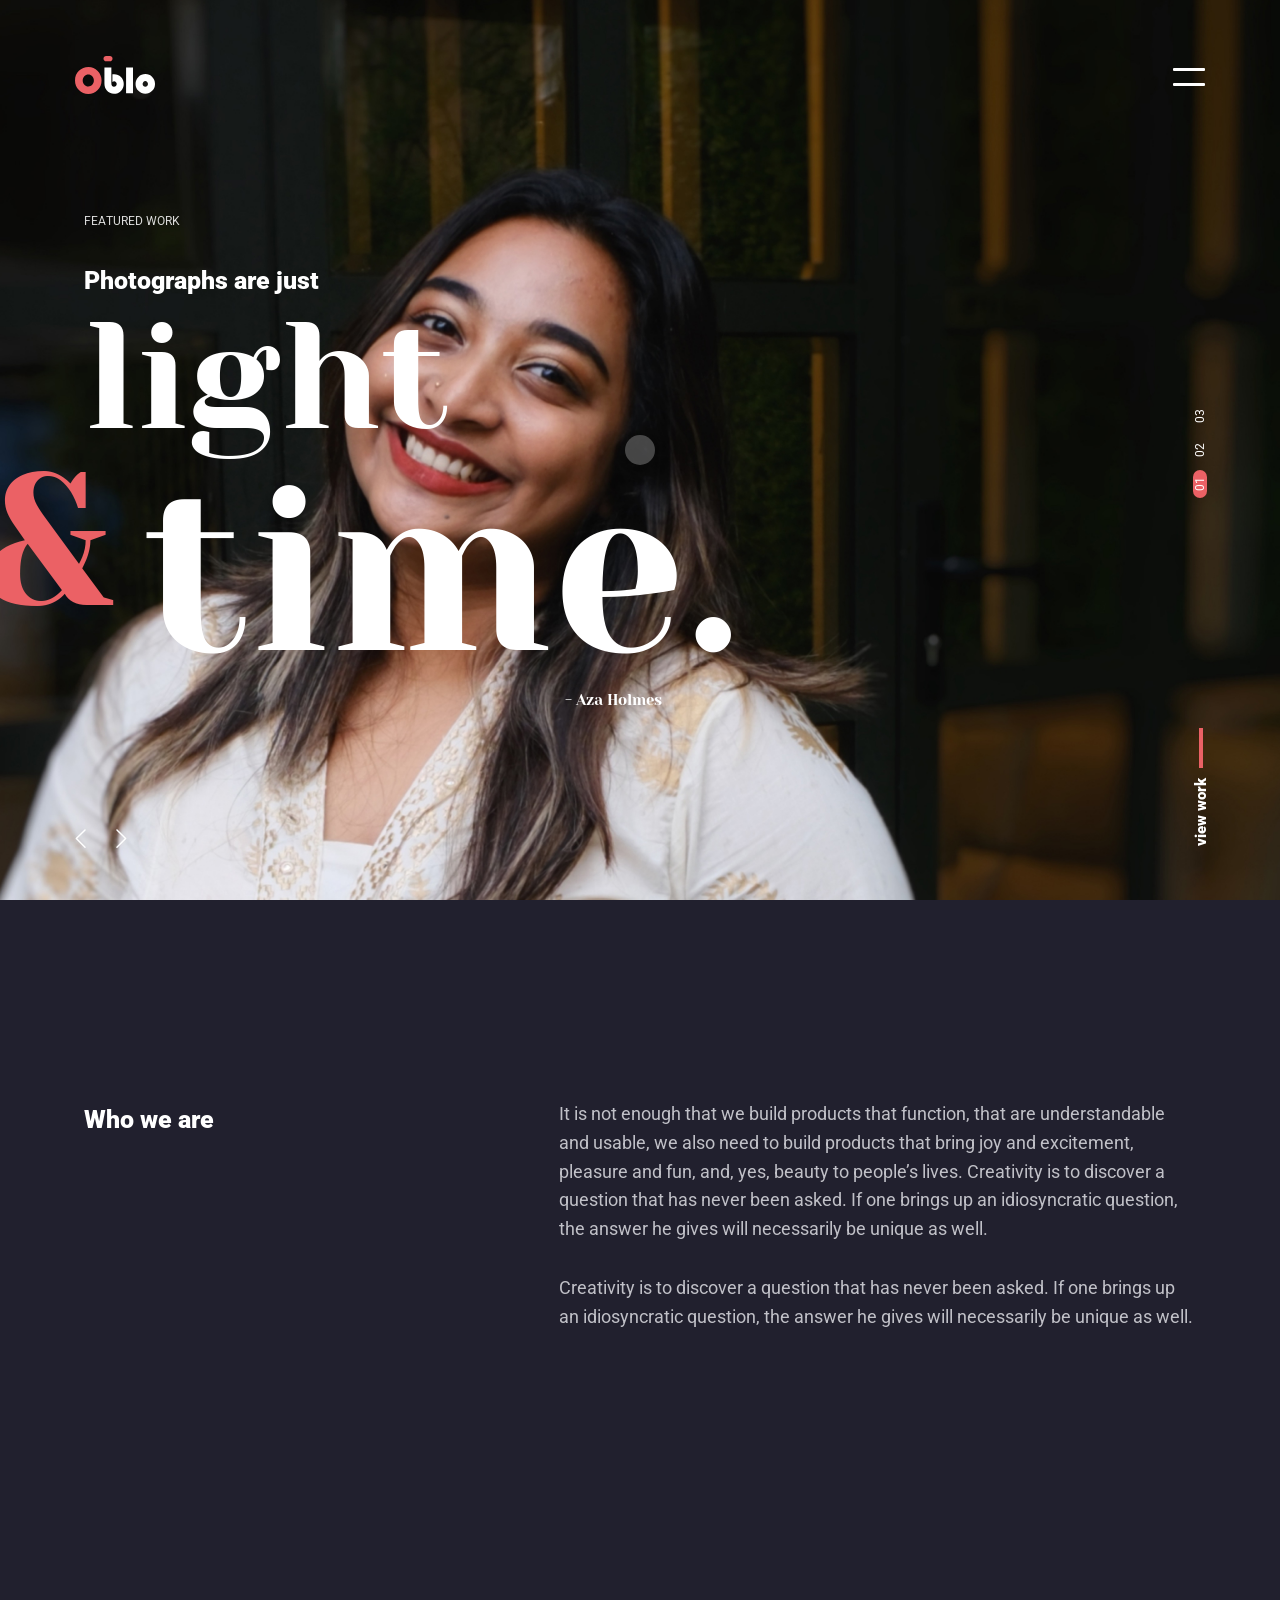
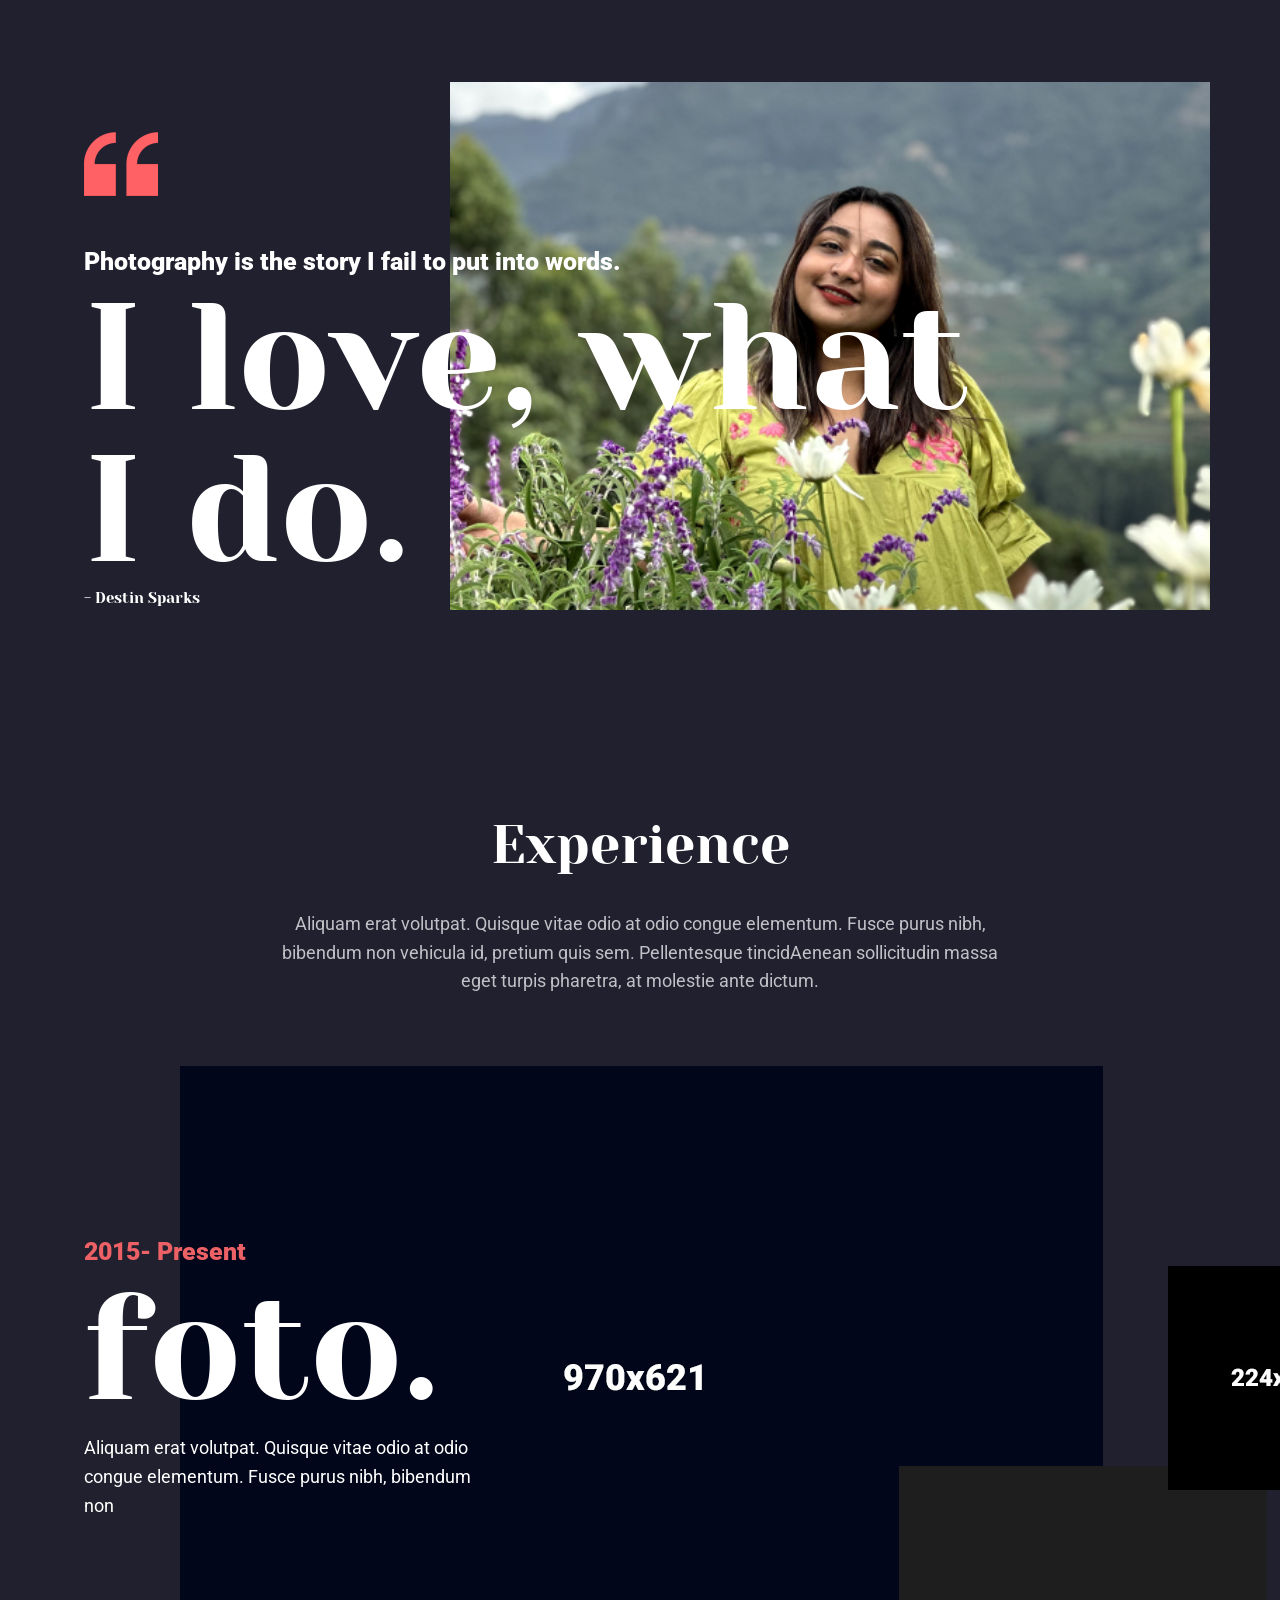
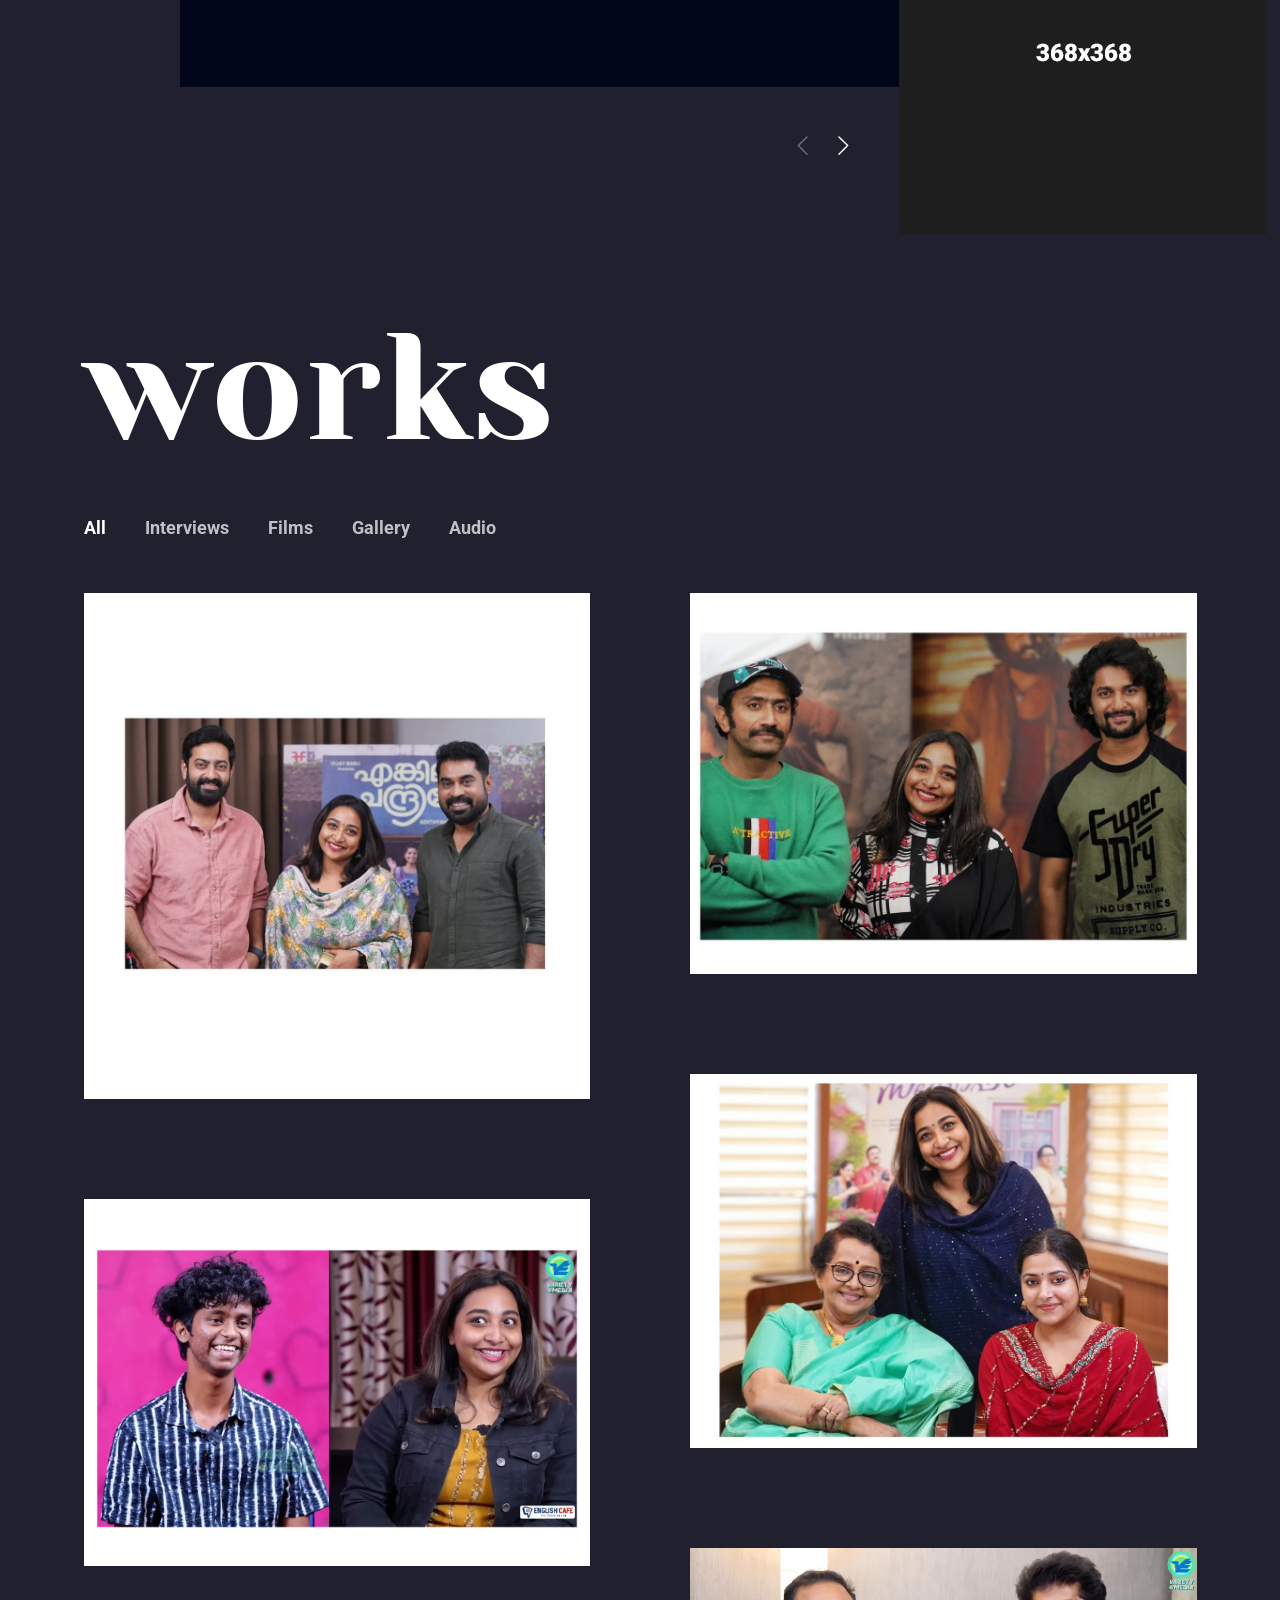
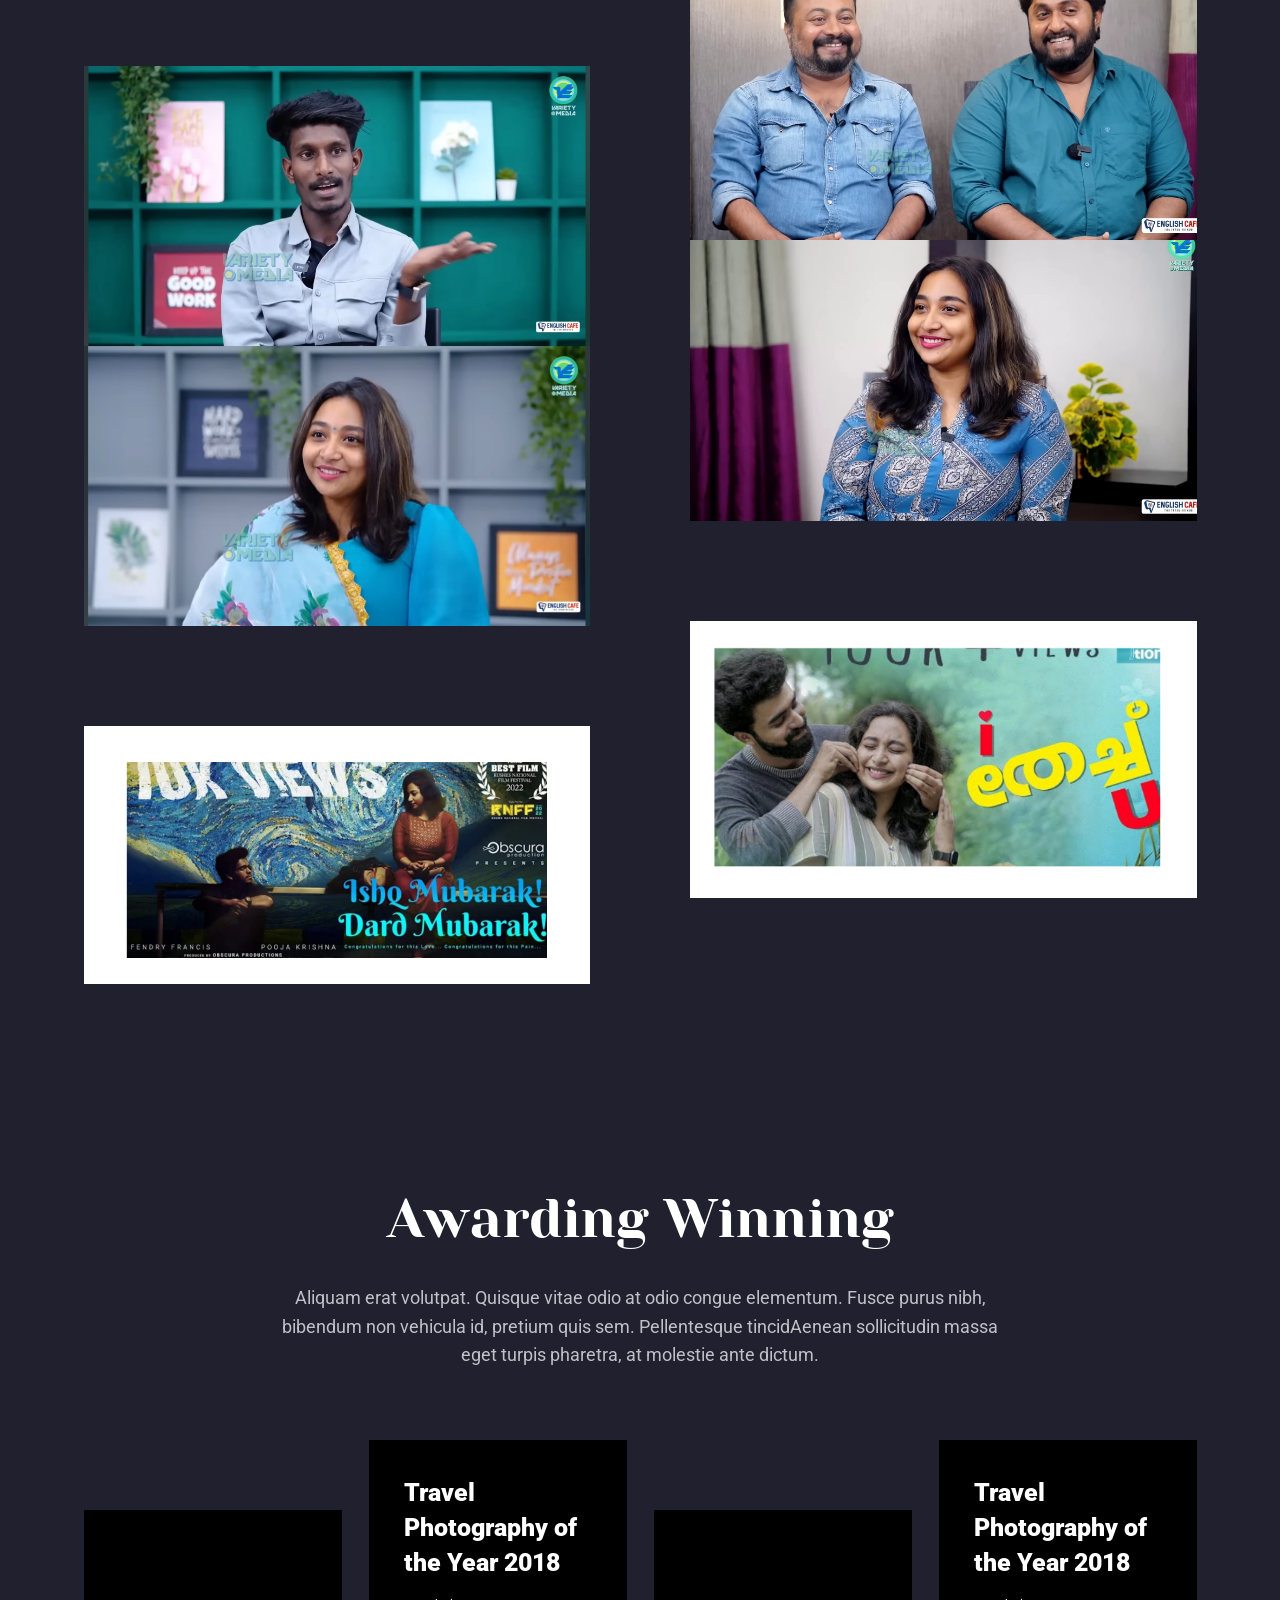
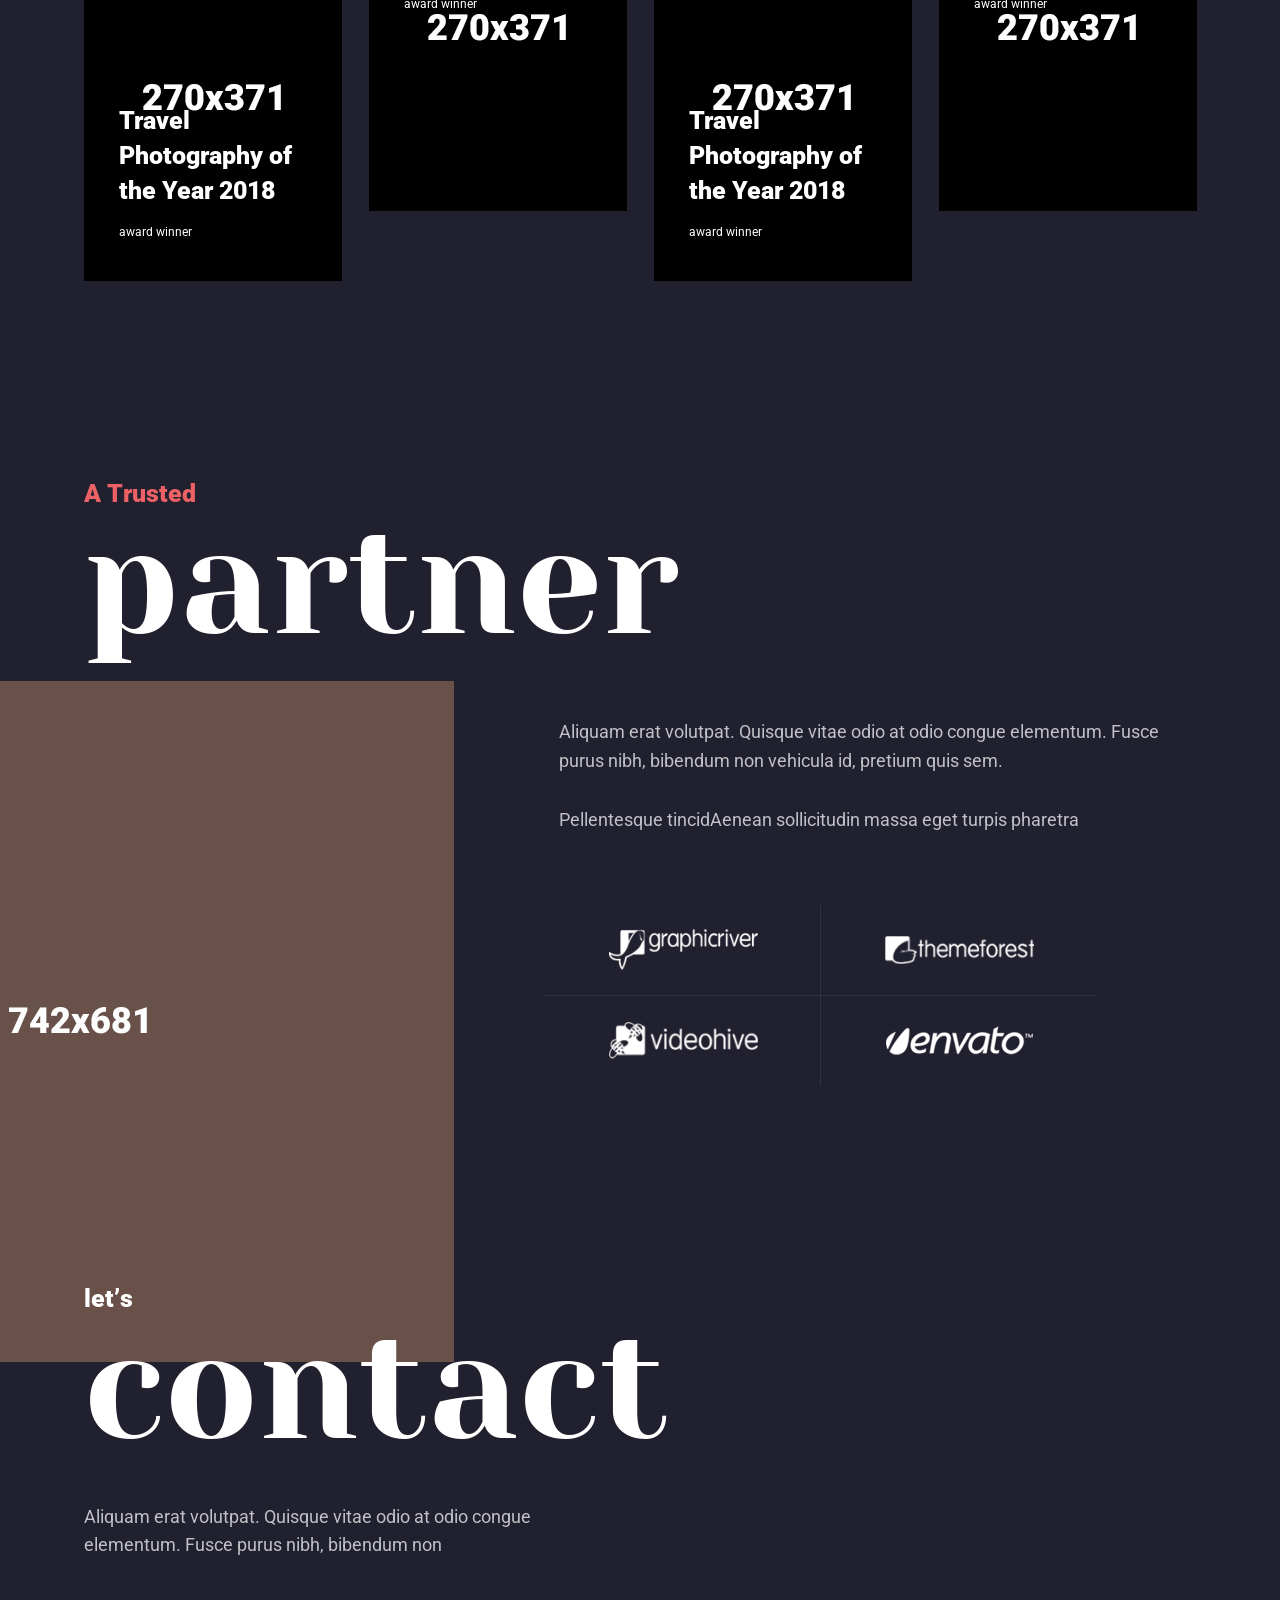
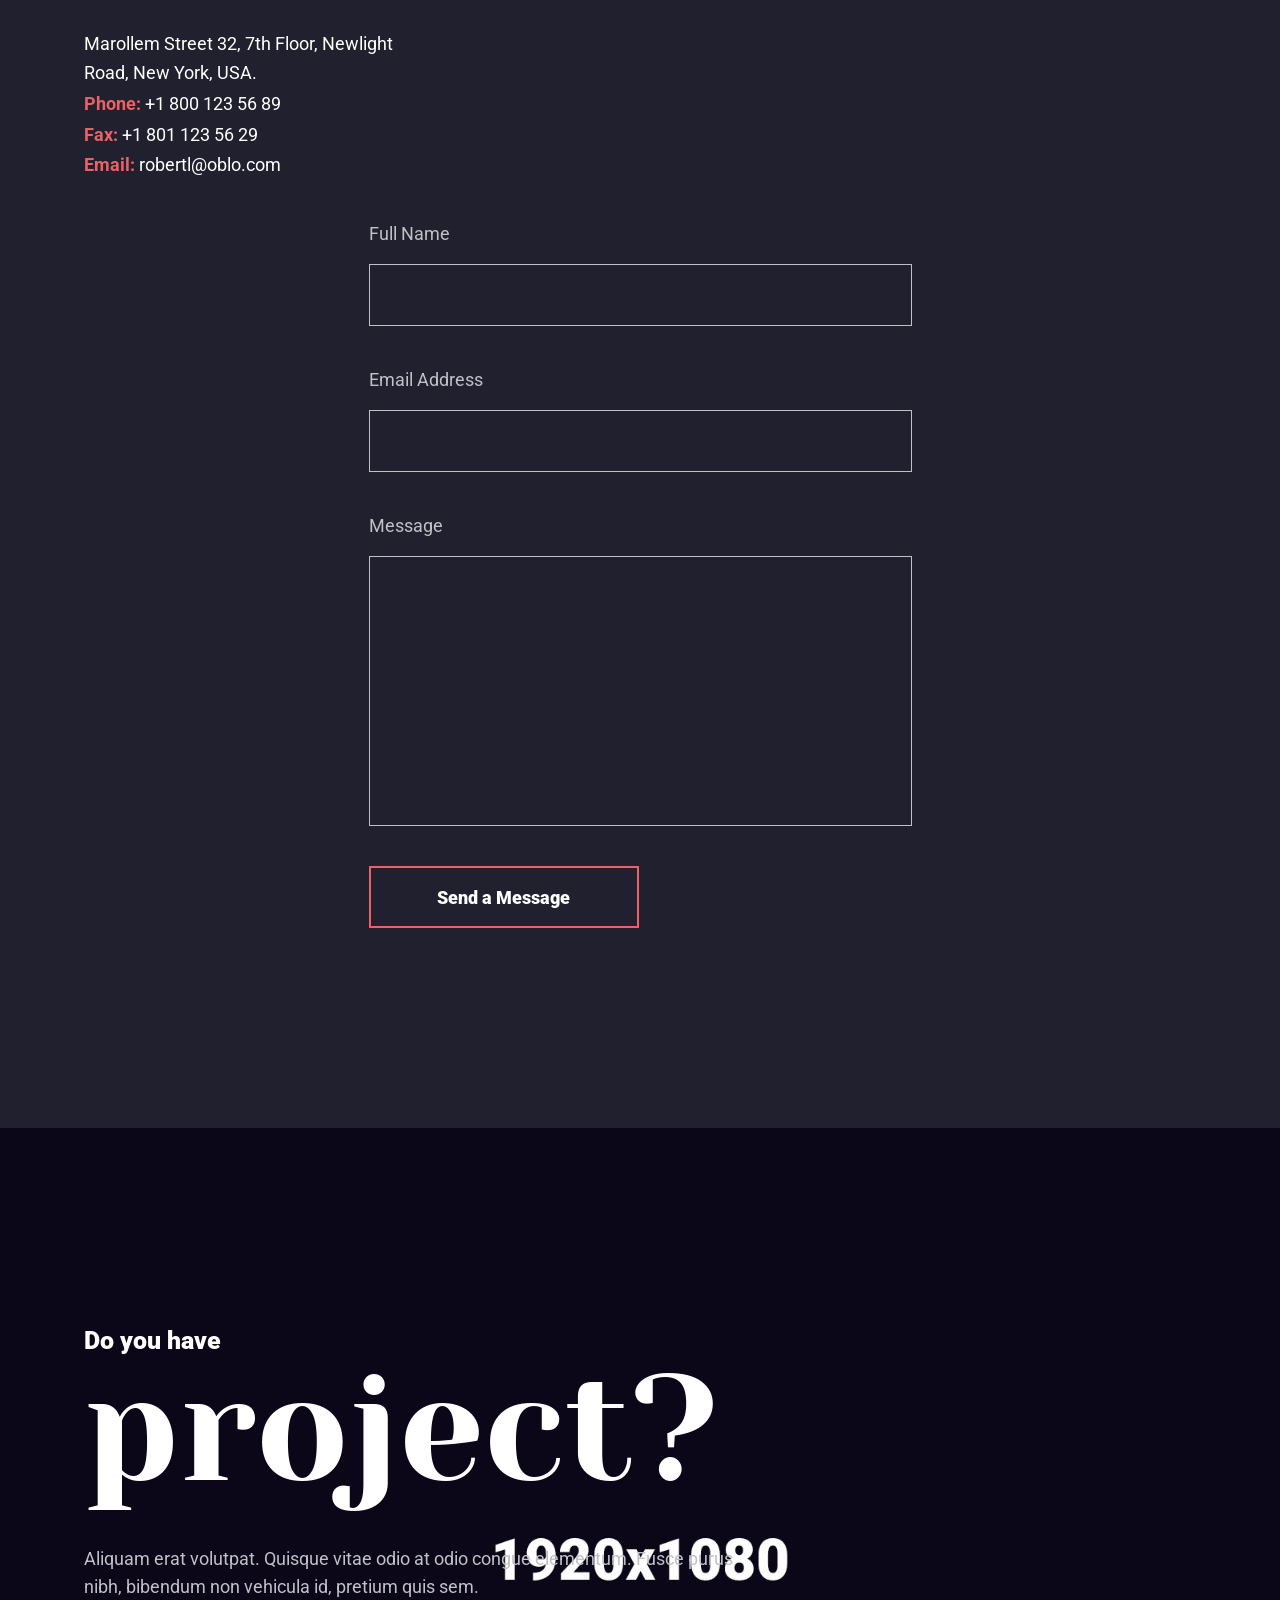
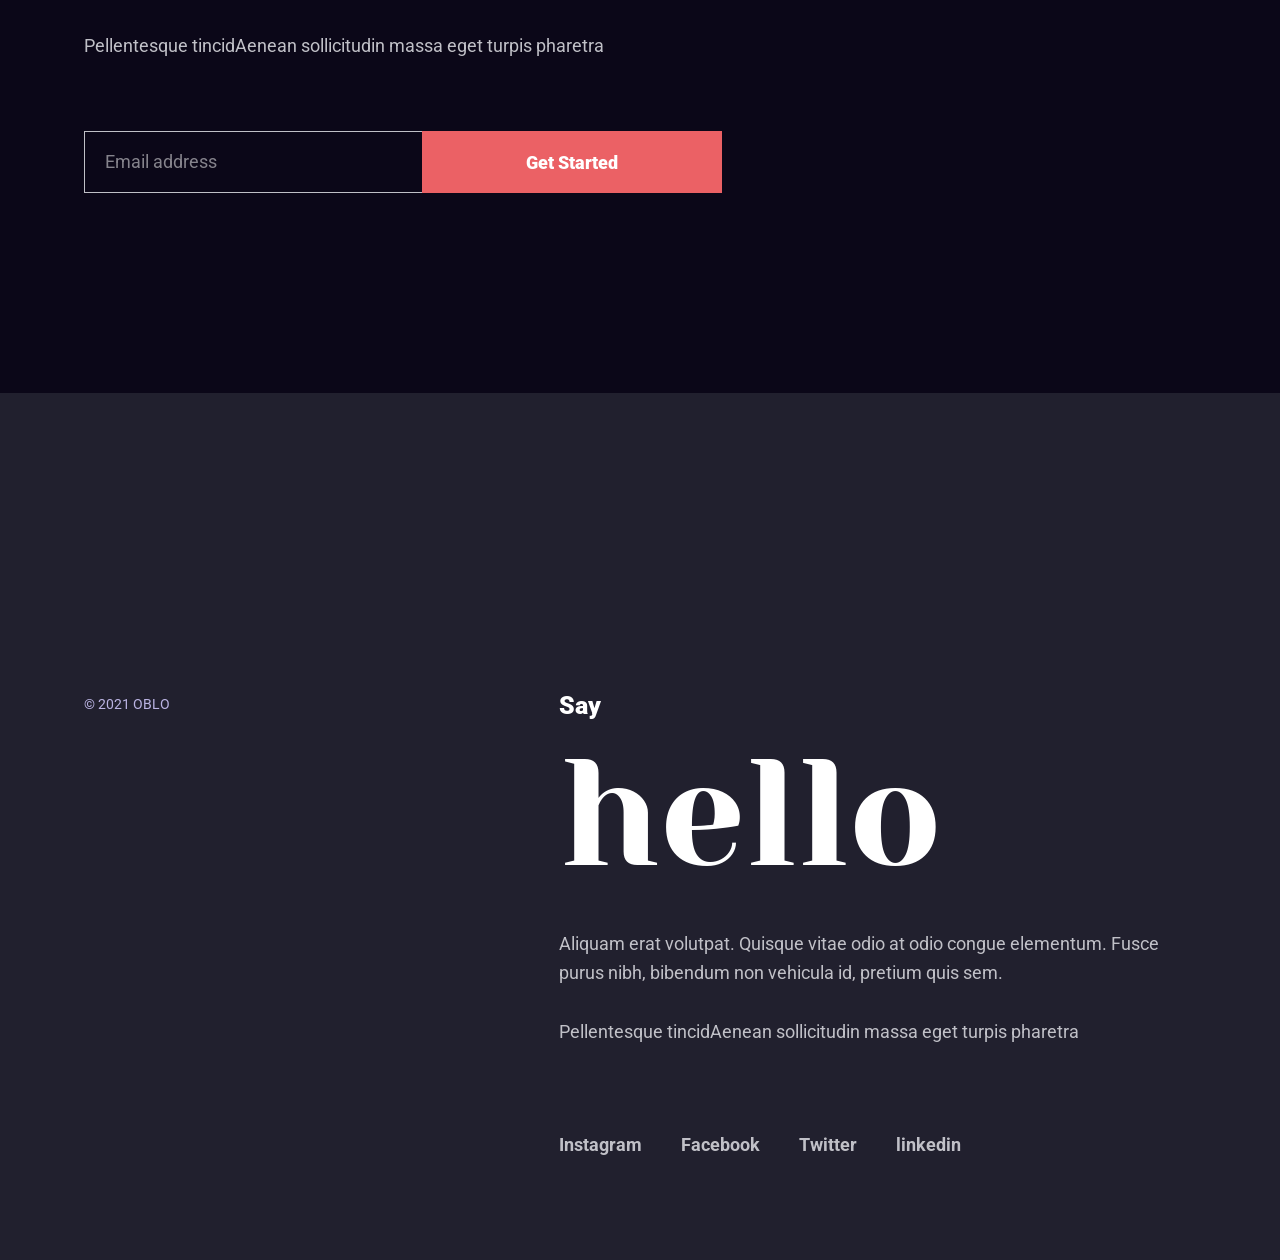
==== commit 9cf77d49: "code refactor" ====
--- a/index-onepage.html
+++ b/index-onepage.html
@@ -523,228 +523,6 @@
         </div>
 
         <!-- Section Services -->
-        <div class="section section-inner m-services">
-          <div class="container">
-            <div class="row">
-              <div class="col-xs-12 col-sm-12 col-md-12 col-lg-8 offset-2">
-                <!-- titles -->
-                <div class="m-titles">
-                  <div
-                    class="m-title splitting-text-anim-1 scroll-animate"
-                    data-splitting="chars"
-                    data-animate="active"
-                  >
-                    Our Services
-                  </div>
-                  <div
-                    class="m-subtitle scrolla-element-anim-1 scroll-animate"
-                    data-animate="active"
-                  >
-                    Aliquam erat volutpat. Quisque vitae odio at odio congue
-                    elementum. Fusce purus nibh, bibendum non vehicula id,
-                    pretium quis sem. Pellentesque tincidAenean sollicitudin
-                    massa eget turpis pharetra, at molestie ante dictum.
-                  </div>
-                </div>
-              </div>
-            </div>
-            <div class="row">
-              <div class="col-xs-12 col-sm-12 col-md-12 col-lg-12">
-                <!-- services -->
-                <div class="services-items row">
-                  <div
-                    class="services-col col-xs-12 col-sm-6 col-md-6 col-lg-4"
-                  >
-                    <div class="services-item">
-                      <div
-                        class="icon scrolla-element-anim-1 scroll-animate"
-                        data-animate="active"
-                      >
-                        <i class="fas fa-pencil-ruler"></i>
-                      </div>
-                      <div
-                        class="name splitting-text-anim-1 scroll-animate"
-                        data-splitting="chars"
-                        data-animate="active"
-                      >
-                        Branding
-                      </div>
-                      <div
-                        class="text scrolla-element-anim-1 scroll-animate"
-                        data-animate="active"
-                      >
-                        Aliquam erat volutpat. Quisque vitae odio at odio congue
-                        elementum. Fusce purus nibh, bibendum non vehicula id,
-                        pretium quis sem. Pellentesque tincidAenean sollicitudin
-                        massa eget turpis pharetra.
-                      </div>
-                    </div>
-                  </div>
-
-                  <div
-                    class="services-col col-xs-12 col-sm-6 col-md-6 col-lg-4"
-                  >
-                    <div
-                      class="services-item scrolla-element-anim-1 scroll-animate"
-                      data-animate="active"
-                    >
-                      <div
-                        class="icon scrolla-element-anim-1 scroll-animate"
-                        data-animate="active"
-                      >
-                        <i class="fas fa-camera-retro"></i>
-                      </div>
-                      <div
-                        class="name splitting-text-anim-1 scroll-animate"
-                        data-splitting="chars"
-                        data-animate="active"
-                      >
-                        Photography
-                      </div>
-                      <div
-                        class="text scrolla-element-anim-1 scroll-animate"
-                        data-animate="active"
-                      >
-                        Aliquam erat volutpat. Quisque vitae odio at odio congue
-                        elementum. Fusce purus nibh, bibendum non vehicula id,
-                        pretium quis sem. Pellentesque tincidAenean sollicitudin
-                        massa eget turpis pharetra.
-                      </div>
-                    </div>
-                  </div>
-
-                  <div
-                    class="services-col col-xs-12 col-sm-6 col-md-6 col-lg-4"
-                  >
-                    <div
-                      class="services-item scrolla-element-anim-1 scroll-animate"
-                      data-animate="active"
-                    >
-                      <div
-                        class="icon scrolla-element-anim-1 scroll-animate"
-                        data-animate="active"
-                      >
-                        <i class="fas fa-headphones"></i>
-                      </div>
-                      <div
-                        class="name splitting-text-anim-1 scroll-animate"
-                        data-splitting="chars"
-                        data-animate="active"
-                      >
-                        Music
-                      </div>
-                      <div
-                        class="text scrolla-element-anim-1 scroll-animate"
-                        data-animate="active"
-                      >
-                        Aliquam erat volutpat. Quisque vitae odio at odio congue
-                        elementum. Fusce purus nibh, bibendum non vehicula id,
-                        pretium quis sem. Pellentesque tincidAenean sollicitudin
-                        massa eget turpis pharetra.
-                      </div>
-                    </div>
-                  </div>
-
-                  <div
-                    class="services-col col-xs-12 col-sm-6 col-md-6 col-lg-4"
-                  >
-                    <div
-                      class="services-item scrolla-element-anim-1 scroll-animate"
-                      data-animate="active"
-                    >
-                      <div
-                        class="icon scrolla-element-anim-1 scroll-animate"
-                        data-animate="active"
-                      >
-                        <i class="fas fa-copyright"></i>
-                      </div>
-                      <div
-                        class="name splitting-text-anim-1 scroll-animate"
-                        data-splitting="chars"
-                        data-animate="active"
-                      >
-                        Copyright
-                      </div>
-                      <div
-                        class="text scrolla-element-anim-1 scroll-animate"
-                        data-animate="active"
-                      >
-                        Aliquam erat volutpat. Quisque vitae odio at odio congue
-                        elementum. Fusce purus nibh, bibendum non vehicula id,
-                        pretium quis sem. Pellentesque tincidAenean sollicitudin
-                        massa eget turpis pharetra.
-                      </div>
-                    </div>
-                  </div>
-
-                  <div
-                    class="services-col col-xs-12 col-sm-6 col-md-6 col-lg-4"
-                  >
-                    <div
-                      class="services-item scrolla-element-anim-1 scroll-animate"
-                      data-animate="active"
-                    >
-                      <div
-                        class="icon scrolla-element-anim-1 scroll-animate"
-                        data-animate="active"
-                      >
-                        <i class="fas fa-play"></i>
-                      </div>
-                      <div
-                        class="name splitting-text-anim-1 scroll-animate"
-                        data-splitting="chars"
-                        data-animate="active"
-                      >
-                        Film
-                      </div>
-                      <div
-                        class="text scrolla-element-anim-1 scroll-animate"
-                        data-animate="active"
-                      >
-                        Aliquam erat volutpat. Quisque vitae odio at odio congue
-                        elementum. Fusce purus nibh, bibendum non vehicula id,
-                        pretium quis sem. Pellentesque tincidAenean sollicitudin
-                        massa eget turpis pharetra.
-                      </div>
-                    </div>
-                  </div>
-
-                  <div
-                    class="services-col col-xs-12 col-sm-6 col-md-6 col-lg-4"
-                  >
-                    <div
-                      class="services-item scrolla-element-anim-1 scroll-animate"
-                      data-animate="active"
-                    >
-                      <div
-                        class="icon scrolla-element-anim-1 scroll-animate"
-                        data-animate="active"
-                      >
-                        <i class="fas fa-podcast"></i>
-                      </div>
-                      <div
-                        class="name splitting-text-anim-1 scroll-animate"
-                        data-splitting="chars"
-                        data-animate="active"
-                      >
-                        Podcast
-                      </div>
-                      <div
-                        class="text scrolla-element-anim-1 scroll-animate"
-                        data-animate="active"
-                      >
-                        Aliquam erat volutpat. Quisque vitae odio at odio congue
-                        elementum. Fusce purus nibh, bibendum non vehicula id,
-                        pretium quis sem. Pellentesque tincidAenean sollicitudin
-                        massa eget turpis pharetra.
-                      </div>
-                    </div>
-                  </div>
-                </div>
-              </div>
-            </div>
-          </div>
-        </div>
 
         <!-- Section Quote -->
         <div class="section section-inner m-quote">
@@ -984,11 +762,10 @@
         </div>
 
         <!-- Section Team -->
-        <div class="section section-inner m-team">
+        <!-- <div class="section section-inner m-team">
           <div class="container">
             <div class="row">
               <div class="col-xs-12 col-sm-12 col-md-12 col-lg-8 offset-2">
-                <!-- titles -->
                 <div class="m-titles">
                   <div
                     class="m-title splitting-text-anim-1 scroll-animate"
@@ -1011,7 +788,6 @@
             </div>
             <div class="row">
               <div class="col-xs-12 col-sm-12 col-md-12 col-lg-12">
-                <!-- team -->
                 <div class="team-items row">
                   <div class="team-col col-xs-12 col-sm-12 col-md-6 col-lg-4">
                     <div
@@ -1103,7 +879,7 @@
               </div>
             </div>
           </div>
-        </div>
+        </div> -->
 
         <!-- Section Started Heading -->
         <div class="section section-inner started-heading">
@@ -1135,7 +911,7 @@
           <div class="container">
             <!-- filter -->
             <div class="filter-links">
-              <!-- <a
+              <a
                 href="#"
                 class="splitting-text-anim-1 scroll-animate active"
                 data-href=".works-col"
@@ -1143,7 +919,7 @@
                 data-animate="active"
               >
                 All
-              </a> -->
+              </a>
               <a
                 href="#"
                 class="splitting-text-anim-1 scroll-animate"
